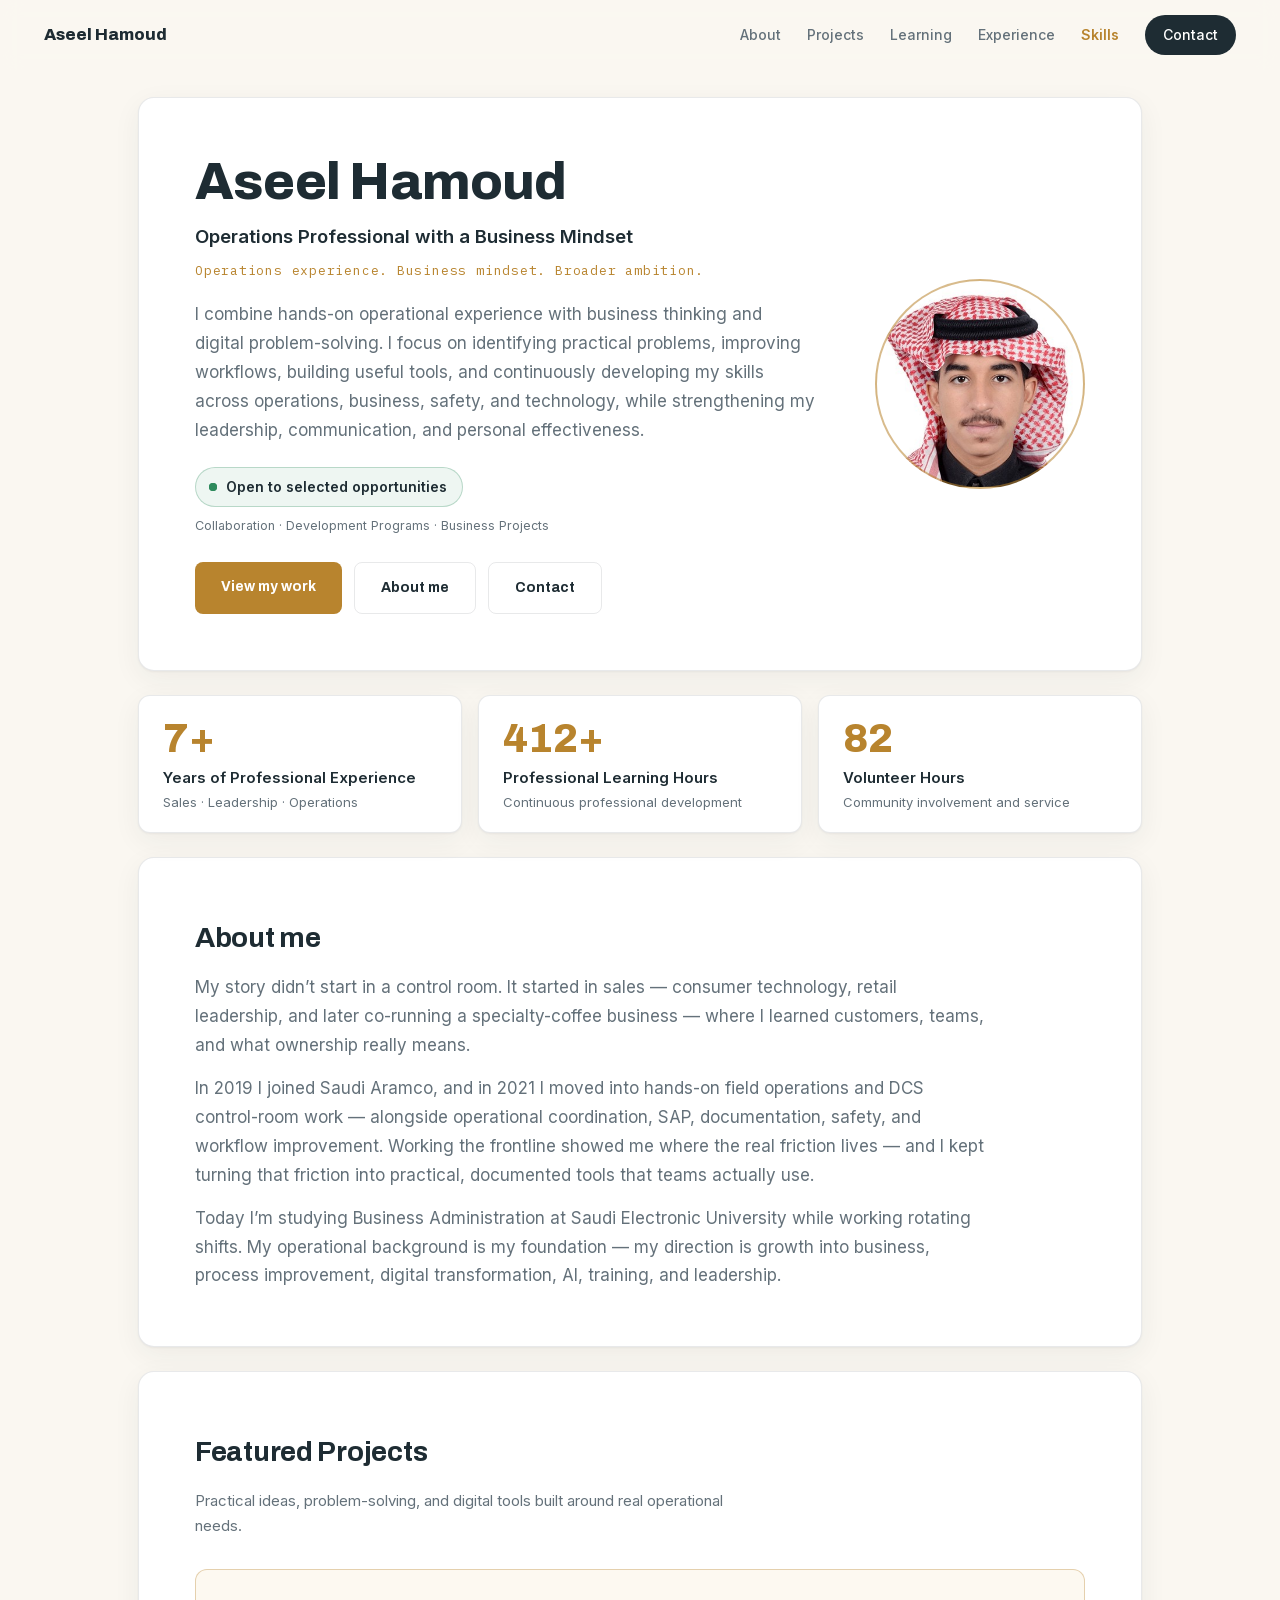
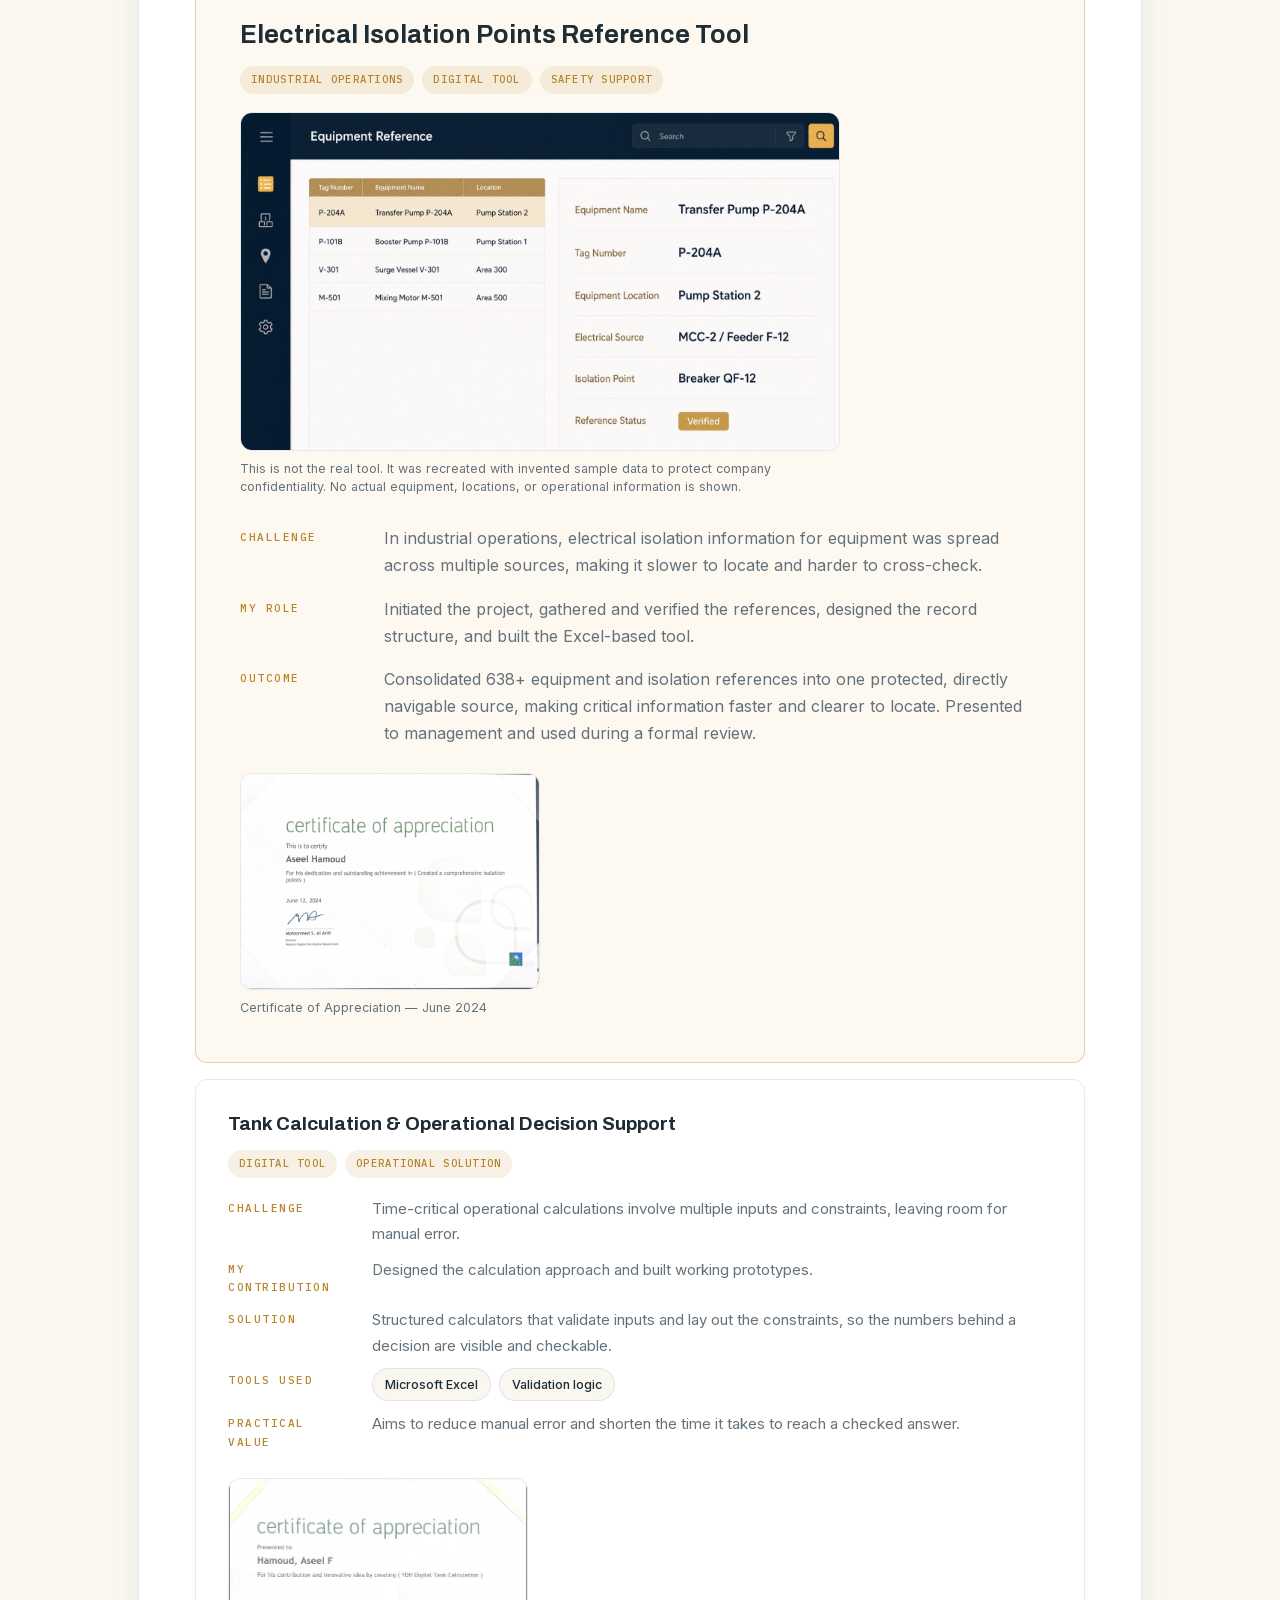
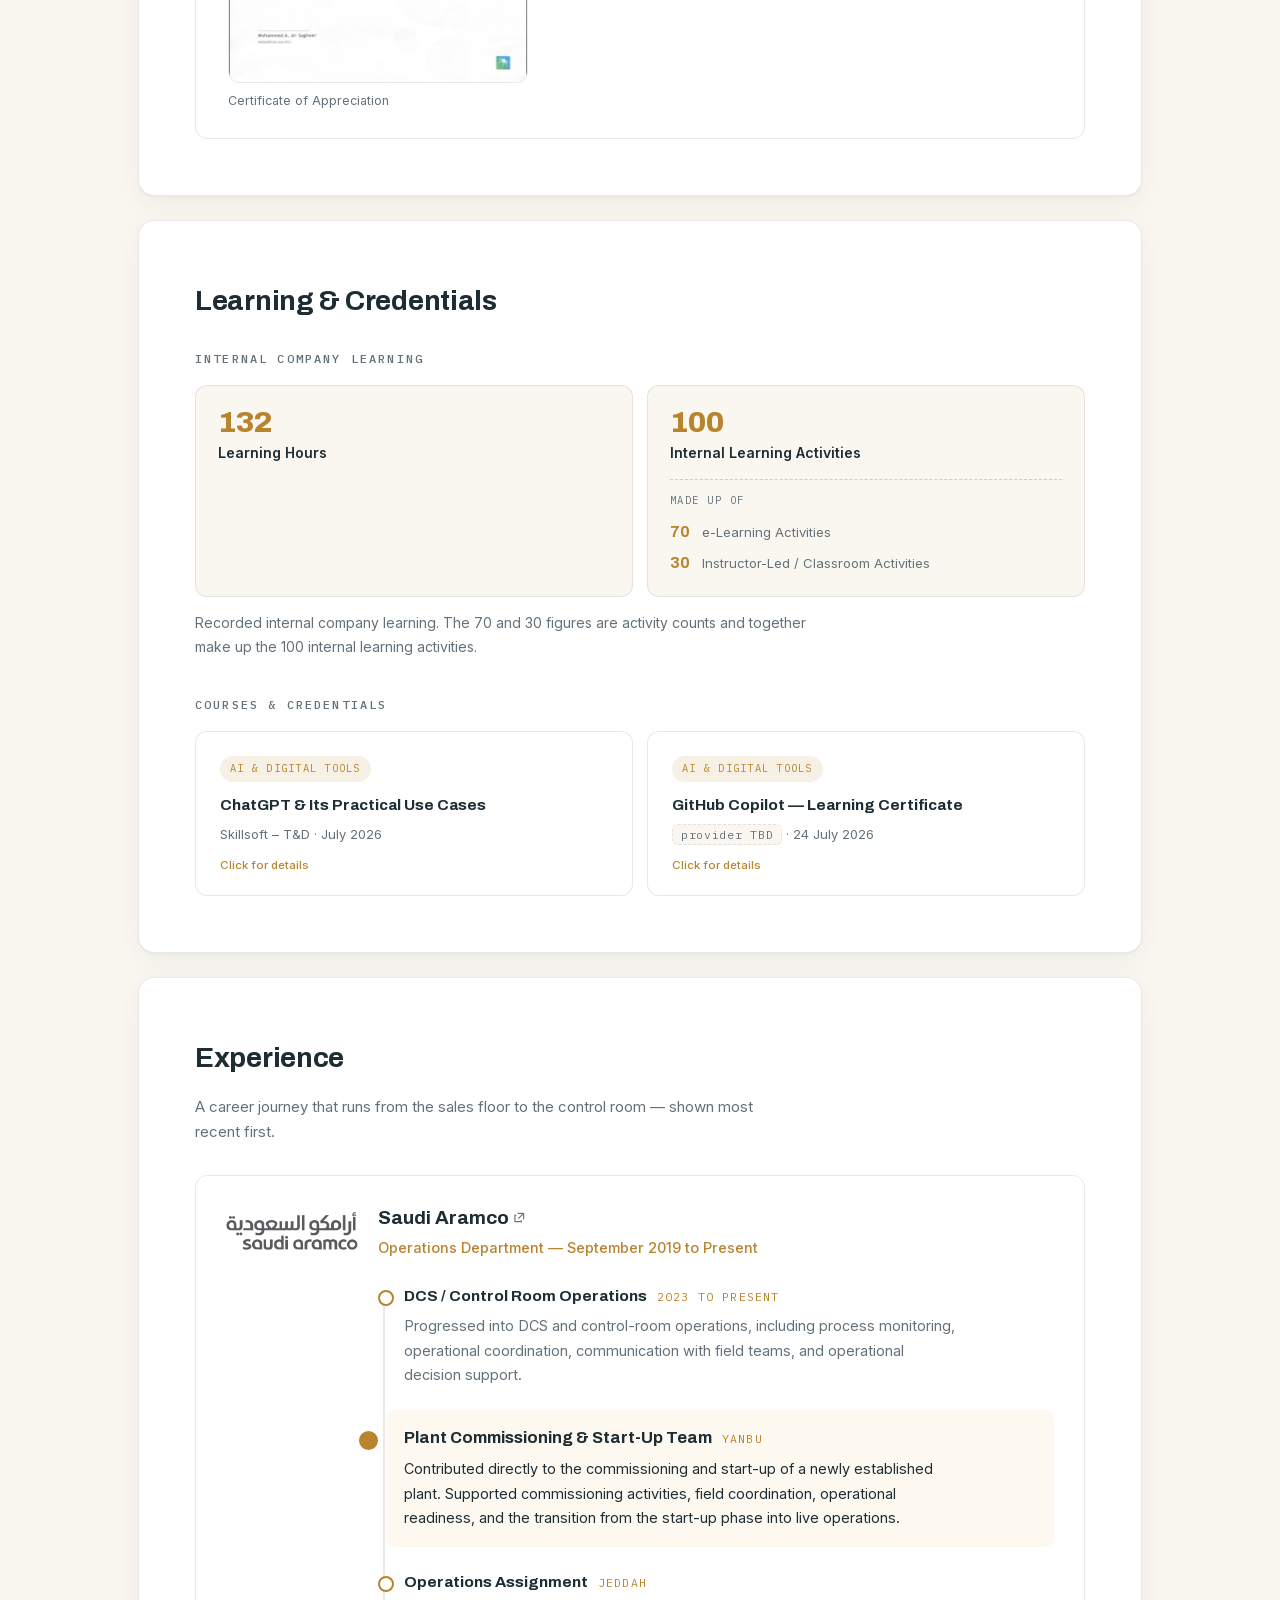
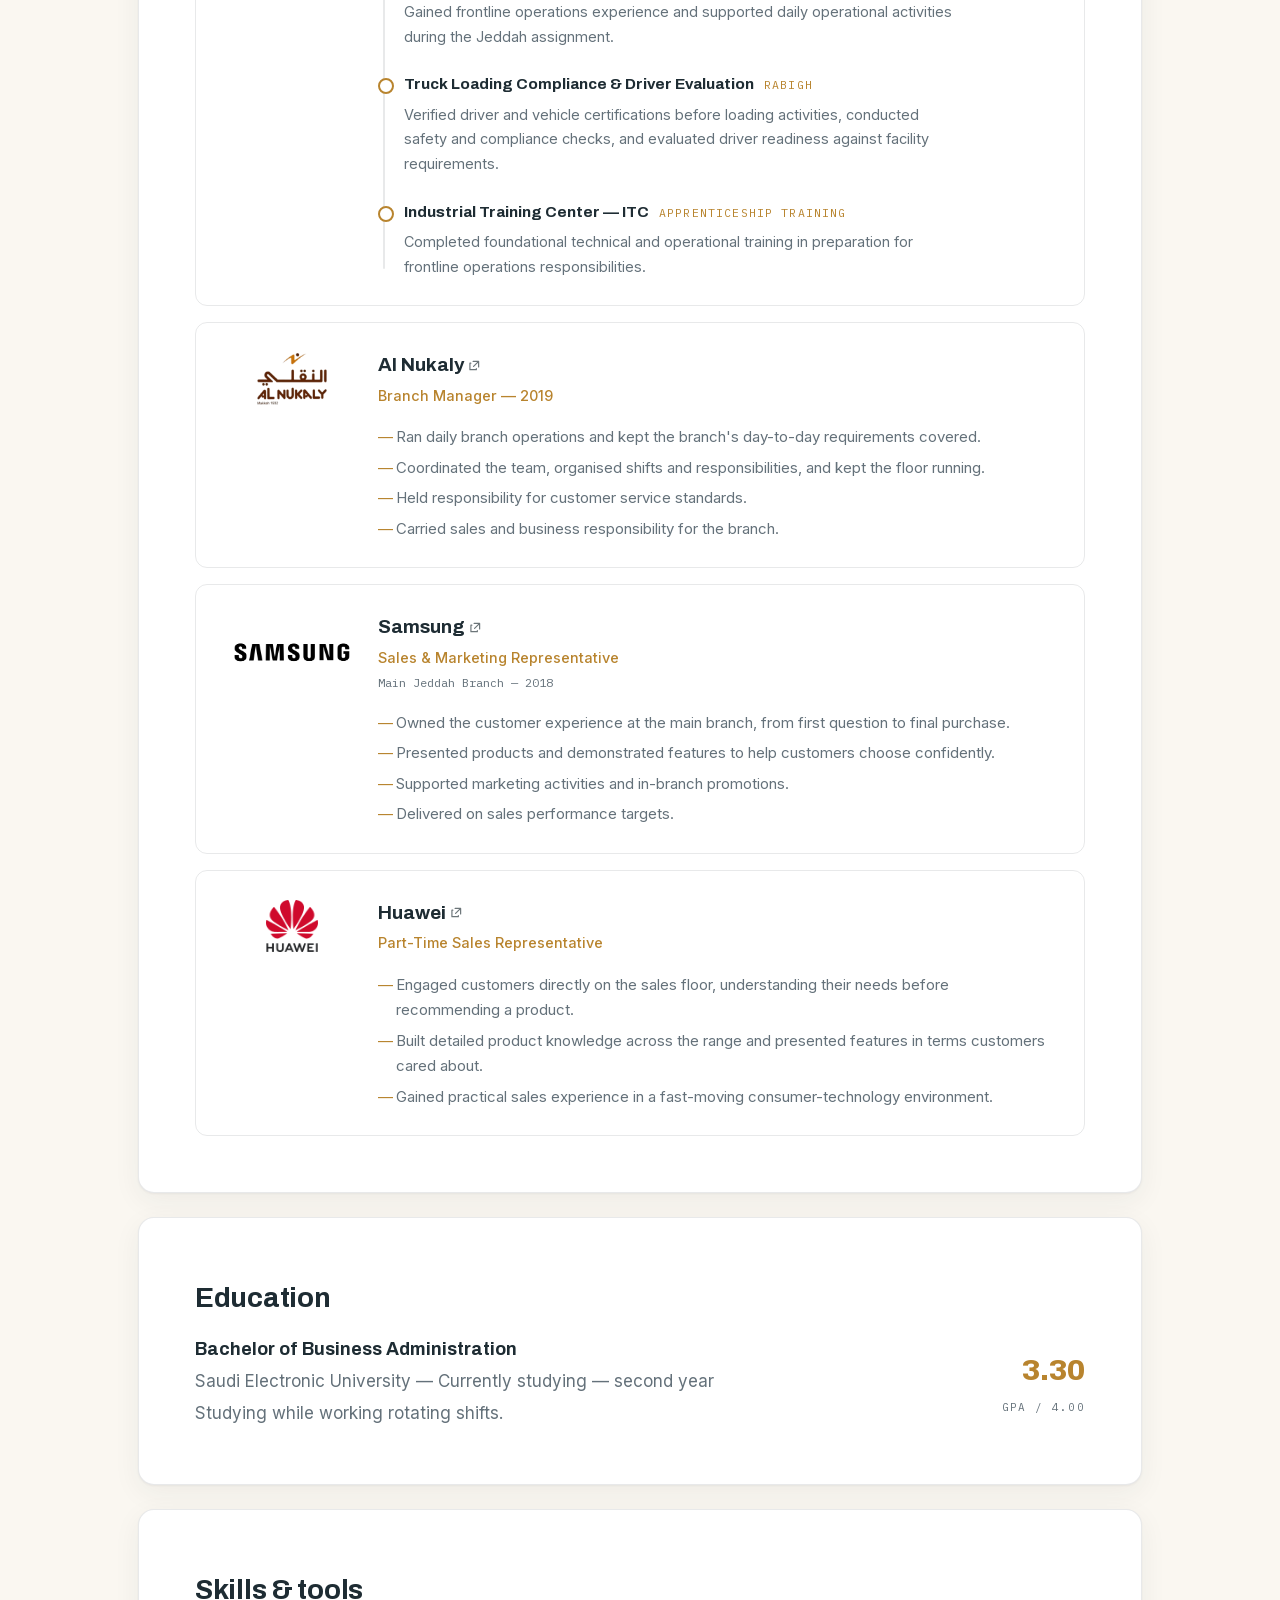
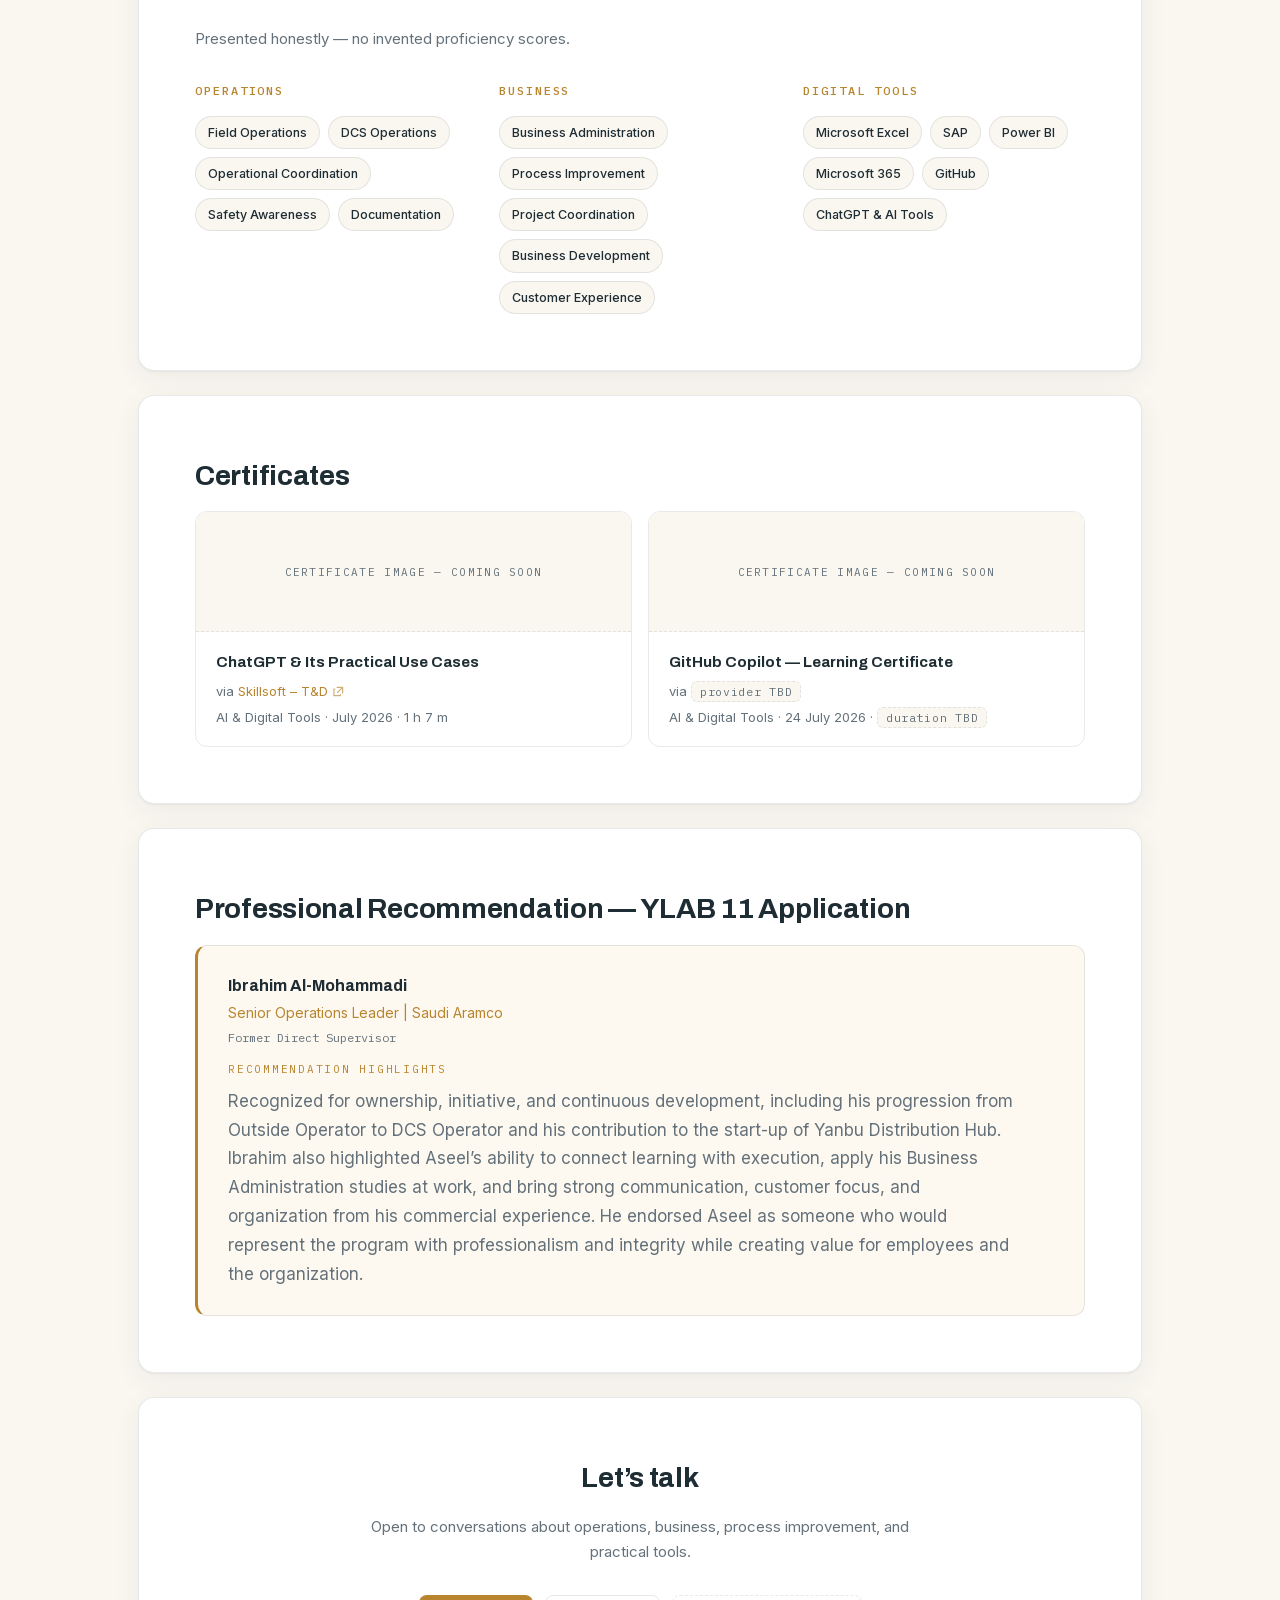
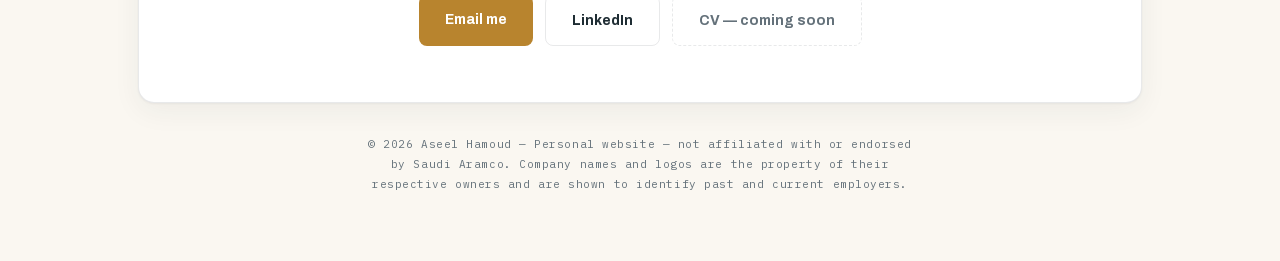
==== index.html @ 5a50e7bf "Show "View All Projects" only when there is more to see With every project featured, the button led " ====
<!doctype html>
<html lang="en">
<head>
<meta charset="utf-8">
<meta name="viewport" content="width=device-width, initial-scale=1, viewport-fit=cover">
<title>Aseel Hamoud — Operations Professional with a Business Mindset</title>
<meta name="description" content="Aseel Hamoud combines hands-on operational experience with business thinking and digital problem-solving — building practical tools, improving workflows, and developing toward business, technology, and leadership roles.">

<!-- Social share card -->
<link rel="canonical" href="https://aseelhamoud.github.io/aseel-portfolio/">
<meta property="og:type" content="profile">
<meta property="og:site_name" content="Aseel Hamoud">
<meta property="og:locale" content="en_US">
<meta property="og:title" content="Aseel Hamoud — Operations Professional with a Business Mindset">
<meta property="og:description" content="Operations experience. Business mindset. Broader ambition.">
<meta property="og:url" content="https://aseelhamoud.github.io/aseel-portfolio/">
<meta property="og:image" content="https://aseelhamoud.github.io/aseel-portfolio/assets/og-card-2.png">
<meta property="og:image:width" content="1200">
<meta property="og:image:height" content="630">
<meta property="og:image:type" content="image/png">
<meta property="og:image:alt" content="Aseel Hamoud — Operations, Business and Process Improvement">
<meta name="twitter:card" content="summary_large_image">
<meta name="twitter:title" content="Aseel Hamoud — Operations Professional with a Business Mindset">
<meta name="twitter:image" content="https://aseelhamoud.github.io/aseel-portfolio/assets/og-card-2.png">

<link rel="icon" href="data:image/svg+xml,%3Csvg xmlns='http://www.w3.org/2000/svg' viewBox='0 0 64 64'%3E%3Crect width='64' height='64' rx='14' fill='%231e2c33'/%3E%3Ctext x='32' y='42' font-family='Arial,sans-serif' font-size='26' font-weight='700' fill='%23dca54a' text-anchor='middle'%3EAH%3C/text%3E%3C/svg%3E">

<!-- Self-hosted fonts (fast, no external dependency) -->
<link rel="preload" href="assets/fonts/inter-6.woff2" as="font" type="font/woff2" crossorigin>
<link rel="preload" href="assets/fonts/archivo-1.woff2" as="font" type="font/woff2" crossorigin>
<link rel="stylesheet" href="assets/fonts/fonts.css">
<link rel="stylesheet" href="assets/fonts/fonts-ar.css">
<link rel="stylesheet" href="styles.css?v=43">
</head>
<body>

<a class="skip-link" href="#about" data-i18n="labels.skipToContent">Skip to content</a>

<div class="progress" id="progress" aria-hidden="true"></div>

<nav class="top" id="topnav" aria-label="Main">
  <a class="brand" href="#top" id="brand">Aseel Hamoud</a>
  <div class="top-links">
    <a href="#about" data-i18n="nav.about">About</a>
    <a href="#projects" data-i18n="nav.projects">Projects</a>
    <a href="#learning" data-i18n="nav.learning">Learning</a>
    <a href="#experience" data-i18n="nav.experience">Experience</a>
    <a href="#skills" data-i18n="nav.skills">Skills</a>
    <a href="#contact" class="top-cta" data-i18n="nav.contact">Contact</a>
    <button class="lang-toggle" id="lang-toggle" type="button">العربية</button>
  </div>
</nav>

<main id="top">

  <!-- Hero -->
  <header class="panel hero" id="hero">
    <div class="hero-text">
      <h1 id="hero-name"></h1>
      <p class="headline" id="hero-headline"></p>
      <p class="tagline" id="hero-tagline"></p>
      <p class="intro" id="hero-intro"></p>
      <div class="availability" id="availability"></div>
      <div class="btns">
        <a class="btn solid" href="#projects" data-i18n="heroButtons.work">View my work</a>
        <a class="btn ghost" href="#about" data-i18n="heroButtons.about">About me</a>
        <a class="btn ghost" href="#contact" data-i18n="heroButtons.contact">Contact</a>
      </div>
    </div>
    <div class="portrait" id="hero-portrait" role="img" aria-label="Portrait of Aseel Hamoud"></div>
  </header>

  <!-- Professional statistics -->
  <section class="stats" id="stats" aria-label="Professional statistics"></section>

  <!-- About -->
  <section class="panel reveal" id="about">
    <h2 data-i18n="sections.about">About me</h2>
    <div class="about-body" id="about-body"></div>
  </section>

  <!-- Projects -->
  <section class="panel reveal" id="projects">
    <h2 data-i18n="sections.featuredProjects">Featured Projects</h2>
    <p class="section-sub" data-i18n="sections.projectsSub">Practical ideas, problem-solving, and digital tools built around real operational needs.</p>
    <div class="project-list" id="project-list"></div>
    <a class="btn ghost view-all" id="view-all" href="projects.html" data-i18n="sections.viewAll">View All Projects</a>
  </section>

  <!-- Learning -->
  <section class="panel reveal" id="learning">
    <h2 data-i18n="sections.learning">Learning &amp; Credentials</h2>
    <h3 class="sub-head" data-i18n="sections.internalLearning">Internal company learning</h3>
    <div class="learn-internal" id="learn-internal"></div>
    <h3 class="sub-head" data-i18n="sections.coursesCreds">Courses &amp; credentials</h3>
    <div class="learn-grid" id="learn-external"></div>
  </section>

  <!-- Experience -->
  <section class="panel reveal" id="experience">
    <h2 data-i18n="sections.experience">Experience</h2>
    <p class="section-sub" data-i18n="sections.experienceSub">A career journey that runs from the sales floor to the control room — shown most recent first.</p>
    <div class="career" id="career"></div>
  </section>

  <!-- Education -->
  <section class="panel reveal" id="education">
    <h2 data-i18n="sections.education">Education</h2>
    <div class="edu" id="edu-body"></div>
  </section>

  <!-- Skills -->
  <section class="panel reveal" id="skills">
    <h2 data-i18n="sections.skills">Skills &amp; tools</h2>
    <p class="section-sub" data-i18n="sections.skillsSub">Presented honestly — no invented proficiency scores.</p>
    <div class="skills-grid" id="skills-grid"></div>
  </section>

  <!-- Certificates -->
  <section class="panel reveal" id="certificates">
    <h2 data-i18n="sections.certificates">Certificates</h2>
    <div class="cert-grid" id="cert-grid"></div>
  </section>

  <!-- Recommendation -->
  <section class="panel reveal" id="recommendation">
    <h2 id="rec-heading"></h2>
    <div id="rec-body"></div>
  </section>

  <!-- Contact -->
  <section class="panel contact reveal" id="contact">
    <h2 data-i18n="sections.contact">Let’s talk</h2>
    <p class="section-sub" data-i18n="sections.contactSub">Open to conversations about operations, business, process improvement, and practical tools.</p>
    <div class="contact-links" id="contact-links"></div>
  </section>

  <footer class="foot">
    <p id="foot-line"></p>
  </footer>

</main>

<script src="content.js?v=43"></script>
<script src="content-ar.js?v=43"></script>
<script src="script.js?v=43"></script>
<noscript><p style="padding:2rem;font-family:sans-serif">This site needs JavaScript to display its content. — Aseel Hamoud, Operations Professional. Contact: bnhamoud22@gmail.com</p></noscript>
</body>
</html>
---- assets/fonts/fonts.css ----
@font-face {
  font-family: 'Archivo';
  font-style: normal;
  font-weight: 600;
  font-stretch: 100%;
  font-display: swap;
  src: url(archivo-1.woff2) format('woff2');
  unicode-range: U+0000-00FF, U+0131, U+0152-0153, U+02BB-02BC, U+02C6, U+02DA, U+02DC, U+0304, U+0308, U+0329, U+2000-206F, U+20AC, U+2122, U+2191, U+2193, U+2212, U+2215, U+FEFF, U+FFFD;
}
/* vietnamese */
@font-face {
  font-family: 'Archivo';
  font-style: normal;
  font-weight: 700;
  font-stretch: 100%;
  font-display: swap;
  src: url(archivo-1.woff2) format('woff2');
  unicode-range: U+0000-00FF, U+0131, U+0152-0153, U+02BB-02BC, U+02C6, U+02DA, U+02DC, U+0304, U+0308, U+0329, U+2000-206F, U+20AC, U+2122, U+2191, U+2193, U+2212, U+2215, U+FEFF, U+FFFD;
}
/* vietnamese */
@font-face {
  font-family: 'Archivo';
  font-style: normal;
  font-weight: 800;
  font-stretch: 100%;
  font-display: swap;
  src: url(archivo-1.woff2) format('woff2');
  unicode-range: U+0000-00FF, U+0131, U+0152-0153, U+02BB-02BC, U+02C6, U+02DA, U+02DC, U+0304, U+0308, U+0329, U+2000-206F, U+20AC, U+2122, U+2191, U+2193, U+2212, U+2215, U+FEFF, U+FFFD;
}
/* cyrillic-ext */
@font-face {
  font-family: 'IBM Plex Mono';
  font-style: normal;
  font-weight: 400;
  font-display: swap;
  src: url(ibmplexmono-4.woff2) format('woff2');
  unicode-range: U+0000-00FF, U+0131, U+0152-0153, U+02BB-02BC, U+02C6, U+02DA, U+02DC, U+0304, U+0308, U+0329, U+2000-206F, U+20AC, U+2122, U+2191, U+2193, U+2212, U+2215, U+FEFF, U+FFFD;
}
/* cyrillic-ext */
@font-face {
  font-family: 'IBM Plex Mono';
  font-style: normal;
  font-weight: 500;
  font-display: swap;
  src: url(ibmplexmono-5.woff2) format('woff2');
  unicode-range: U+0000-00FF, U+0131, U+0152-0153, U+02BB-02BC, U+02C6, U+02DA, U+02DC, U+0304, U+0308, U+0329, U+2000-206F, U+20AC, U+2122, U+2191, U+2193, U+2212, U+2215, U+FEFF, U+FFFD;
}
/* cyrillic-ext */
@font-face {
  font-family: 'Inter';
  font-style: normal;
  font-weight: 400;
  font-display: swap;
  src: url(inter-6.woff2) format('woff2');
  unicode-range: U+0000-00FF, U+0131, U+0152-0153, U+02BB-02BC, U+02C6, U+02DA, U+02DC, U+0304, U+0308, U+0329, U+2000-206F, U+20AC, U+2122, U+2191, U+2193, U+2212, U+2215, U+FEFF, U+FFFD;
}
/* cyrillic-ext */
@font-face {
  font-family: 'Inter';
  font-style: normal;
  font-weight: 500;
  font-display: swap;
  src: url(inter-6.woff2) format('woff2');
  unicode-range: U+0000-00FF, U+0131, U+0152-0153, U+02BB-02BC, U+02C6, U+02DA, U+02DC, U+0304, U+0308, U+0329, U+2000-206F, U+20AC, U+2122, U+2191, U+2193, U+2212, U+2215, U+FEFF, U+FFFD;
}
/* cyrillic-ext */
@font-face {
  font-family: 'Inter';
  font-style: normal;
  font-weight: 600;
  font-display: swap;
  src: url(inter-6.woff2) format('woff2');
  unicode-range: U+0000-00FF, U+0131, U+0152-0153, U+02BB-02BC, U+02C6, U+02DA, U+02DC, U+0304, U+0308, U+0329, U+2000-206F, U+20AC, U+2122, U+2191, U+2193, U+2212, U+2215, U+FEFF, U+FFFD;
}
---- assets/fonts/fonts-ar.css ----
@font-face {
  font-family: 'IBM Plex Sans Arabic';
  font-style: normal;
  font-weight: 400;
  font-display: swap;
  src: url(plexarabic-400.woff2) format('woff2');
  unicode-range: U+0600-06FF, U+0750-077F, U+0870-088E, U+0890-0891, U+0897-08E1, U+08E3-08FF, U+200C-200E, U+2010-2011, U+204F, U+2E41, U+FB50-FDFF, U+FE70-FE74, U+FE76-FEFC, U+102E0-102FB, U+10E60-10E7E, U+10EC2-10EC4, U+10EFC-10EFF, U+1EE00-1EE03, U+1EE05-1EE1F, U+1EE21-1EE22, U+1EE24, U+1EE27, U+1EE29-1EE32, U+1EE34-1EE37, U+1EE39, U+1EE3B, U+1EE42, U+1EE47, U+1EE49, U+1EE4B, U+1EE4D-1EE4F, U+1EE51-1EE52, U+1EE54, U+1EE57, U+1EE59, U+1EE5B, U+1EE5D, U+1EE5F, U+1EE61-1EE62, U+1EE64, U+1EE67-1EE6A, U+1EE6C-1EE72, U+1EE74-1EE77, U+1EE79-1EE7C, U+1EE7E, U+1EE80-1EE89, U+1EE8B-1EE9B, U+1EEA1-1EEA3, U+1EEA5-1EEA9, U+1EEAB-1EEBB, U+1EEF0-1EEF1;
}
/* cyrillic-ext */

@font-face {
  font-family: 'IBM Plex Sans Arabic';
  font-style: normal;
  font-weight: 500;
  font-display: swap;
  src: url(plexarabic-500.woff2) format('woff2');
  unicode-range: U+0600-06FF, U+0750-077F, U+0870-088E, U+0890-0891, U+0897-08E1, U+08E3-08FF, U+200C-200E, U+2010-2011, U+204F, U+2E41, U+FB50-FDFF, U+FE70-FE74, U+FE76-FEFC, U+102E0-102FB, U+10E60-10E7E, U+10EC2-10EC4, U+10EFC-10EFF, U+1EE00-1EE03, U+1EE05-1EE1F, U+1EE21-1EE22, U+1EE24, U+1EE27, U+1EE29-1EE32, U+1EE34-1EE37, U+1EE39, U+1EE3B, U+1EE42, U+1EE47, U+1EE49, U+1EE4B, U+1EE4D-1EE4F, U+1EE51-1EE52, U+1EE54, U+1EE57, U+1EE59, U+1EE5B, U+1EE5D, U+1EE5F, U+1EE61-1EE62, U+1EE64, U+1EE67-1EE6A, U+1EE6C-1EE72, U+1EE74-1EE77, U+1EE79-1EE7C, U+1EE7E, U+1EE80-1EE89, U+1EE8B-1EE9B, U+1EEA1-1EEA3, U+1EEA5-1EEA9, U+1EEAB-1EEBB, U+1EEF0-1EEF1;
}
/* cyrillic-ext */

@font-face {
  font-family: 'IBM Plex Sans Arabic';
  font-style: normal;
  font-weight: 600;
  font-display: swap;
  src: url(plexarabic-600.woff2) format('woff2');
  unicode-range: U+0600-06FF, U+0750-077F, U+0870-088E, U+0890-0891, U+0897-08E1, U+08E3-08FF, U+200C-200E, U+2010-2011, U+204F, U+2E41, U+FB50-FDFF, U+FE70-FE74, U+FE76-FEFC, U+102E0-102FB, U+10E60-10E7E, U+10EC2-10EC4, U+10EFC-10EFF, U+1EE00-1EE03, U+1EE05-1EE1F, U+1EE21-1EE22, U+1EE24, U+1EE27, U+1EE29-1EE32, U+1EE34-1EE37, U+1EE39, U+1EE3B, U+1EE42, U+1EE47, U+1EE49, U+1EE4B, U+1EE4D-1EE4F, U+1EE51-1EE52, U+1EE54, U+1EE57, U+1EE59, U+1EE5B, U+1EE5D, U+1EE5F, U+1EE61-1EE62, U+1EE64, U+1EE67-1EE6A, U+1EE6C-1EE72, U+1EE74-1EE77, U+1EE79-1EE7C, U+1EE7E, U+1EE80-1EE89, U+1EE8B-1EE9B, U+1EEA1-1EEA3, U+1EEA5-1EEA9, U+1EEAB-1EEBB, U+1EEF0-1EEF1;
}
/* cyrillic-ext */

@font-face {
  font-family: 'IBM Plex Sans Arabic';
  font-style: normal;
  font-weight: 700;
  font-display: swap;
  src: url(plexarabic-700.woff2) format('woff2');
  unicode-range: U+0600-06FF, U+0750-077F, U+0870-088E, U+0890-0891, U+0897-08E1, U+08E3-08FF, U+200C-200E, U+2010-2011, U+204F, U+2E41, U+FB50-FDFF, U+FE70-FE74, U+FE76-FEFC, U+102E0-102FB, U+10E60-10E7E, U+10EC2-10EC4, U+10EFC-10EFF, U+1EE00-1EE03, U+1EE05-1EE1F, U+1EE21-1EE22, U+1EE24, U+1EE27, U+1EE29-1EE32, U+1EE34-1EE37, U+1EE39, U+1EE3B, U+1EE42, U+1EE47, U+1EE49, U+1EE4B, U+1EE4D-1EE4F, U+1EE51-1EE52, U+1EE54, U+1EE57, U+1EE59, U+1EE5B, U+1EE5D, U+1EE5F, U+1EE61-1EE62, U+1EE64, U+1EE67-1EE6A, U+1EE6C-1EE72, U+1EE74-1EE77, U+1EE79-1EE7C, U+1EE7E, U+1EE80-1EE89, U+1EE8B-1EE9B, U+1EEA1-1EEA3, U+1EEA5-1EEA9, U+1EEAB-1EEBB, U+1EEF0-1EEF1;
}
/* cyrillic-ext */
---- styles.css ----
/* ============================================================
   Aseel Hamoud — portfolio "Clear Profile, Light"
   Palette: warm off-white / petrol ink / brass accent (approved)
   ============================================================ */
:root {
  --bg: #faf7f1;
  --card: #ffffff;
  --ink: #1e2c33;
  --muted: #64717a;
  --brass: #b8842e;
  --brass-soft: rgba(184, 132, 46, .12);
  --line: rgba(30, 44, 51, .1);
  --shadow: 0 1px 2px rgba(30, 44, 51, .05), 0 8px 28px rgba(30, 44, 51, .06);

  --sans: "Inter", -apple-system, "Helvetica Neue", sans-serif;
  --disp: "Archivo", var(--sans);
  --mono: "IBM Plex Mono", ui-monospace, monospace;

  --r-lg: 16px;
  --r-md: 12px;
  --r-sm: 8px;
  --ease: cubic-bezier(.2, .7, .2, 1);
}

* { margin: 0; padding: 0; box-sizing: border-box; }

html { scroll-behavior: smooth; }

body {
  background: var(--bg);
  color: var(--ink);
  font-family: var(--sans);
  font-size: 17px;
  line-height: 1.7;
  -webkit-font-smoothing: antialiased;
}

::selection { background: var(--brass); color: #fff; }

a:focus-visible, button:focus-visible {
  outline: 2px solid var(--brass);
  outline-offset: 3px;
  border-radius: 4px;
}

.skip-link {
  position: absolute; top: -50px; inset-inline-start: 24px; z-index: 30;
  background: var(--ink); color: #fff; padding: 9px 18px;
  font-size: 14px; border-radius: 0 0 8px 8px; transition: top .2s;
}
.skip-link:focus { top: 0; }

/* reading progress — 2px, quiet */
.progress {
  position: fixed; top: 0; inset-inline-start: 0; z-index: 40;
  height: 2px; width: 0;
  background: var(--brass);
}

/* ---------- top nav ---------- */
.top {
  position: sticky; top: 0; z-index: 20;
  display: flex; justify-content: space-between; align-items: center; gap: 16px;
  padding: 15px clamp(20px, 4vw, 44px);
  background: rgba(250, 247, 241, .88);
  -webkit-backdrop-filter: blur(10px); backdrop-filter: blur(10px);
  border-bottom: 1px solid transparent;
  transition: border-color .25s, box-shadow .25s;
}
.top.is-stuck { border-bottom-color: var(--line); box-shadow: 0 2px 14px rgba(30,44,51,.05); }
.brand { font-family: var(--disp); font-weight: 800; font-size: 16.5px; color: var(--ink); text-decoration: none; }
.top-links { display: flex; align-items: center; gap: clamp(10px, 2.2vw, 26px); }
.top-links a {
  font-size: 14px; font-weight: 500; color: var(--muted);
  text-decoration: none; transition: color .2s;
}
.top-links a:hover { color: var(--brass); }
.top-links a.is-current { color: var(--brass); font-weight: 600; }
.top-links .top-cta {
  color: #fff; background: var(--ink);
  padding: 8px 18px; border-radius: 999px;
}
.top-links .top-cta:hover { background: var(--brass); color: #fff; }

/* ---------- layout ---------- */
main { max-width: 1060px; margin: 0 auto; padding: 26px clamp(16px, 3vw, 28px) 40px; }

.panel {
  background: var(--card);
  border: 1px solid var(--line);
  border-radius: var(--r-lg);
  box-shadow: var(--shadow);
  padding: clamp(32px, 5vw, 56px);
  margin-bottom: 24px;
}

h2 {
  font-family: var(--disp); font-weight: 700; font-size: clamp(23px, 2.6vw, 28px);
  letter-spacing: -.01em;
  margin-bottom: 12px;
}
.section-sub { color: var(--muted); font-size: 15px; margin-bottom: 30px; max-width: 62ch; }
.sub-head {
  font-family: var(--mono); font-size: 12px; font-weight: 500; letter-spacing: .18em;
  text-transform: uppercase; color: var(--muted); margin: 36px 0 16px;
}
.sub-head:first-of-type { margin-top: 24px; }

/* ---------- hero ---------- */
.hero {
  display: flex; justify-content: space-between; align-items: center;
  gap: clamp(28px, 5vw, 60px);
}
h1 { font-family: var(--disp); font-weight: 800; font-size: clamp(36px, 5vw, 52px); line-height: 1.06; letter-spacing: -.015em; margin-bottom: 12px; }
.headline { font-weight: 600; font-size: clamp(16px, 1.8vw, 18.5px); margin-bottom: 8px; }
.tagline {
  font-family: var(--mono); font-size: 13px; letter-spacing: .06em;
  color: var(--brass); margin-bottom: 18px;
}
.intro { color: var(--muted); max-width: 58ch; margin-bottom: 22px; }

/* ---------- availability badge ---------- */
.availability { margin-bottom: 26px; }
.status {
  display: inline-flex; align-items: center; gap: 9px;
  font-size: 14px; font-weight: 600; color: var(--ink);
  background: rgba(45, 138, 92, .08);
  border: 1px solid rgba(45, 138, 92, .28);
  border-radius: 999px; padding-block: 7px;
  padding-inline: 13px 15px;
}
.status .dot {
  width: 8px; height: 8px; border-radius: 50%;
  background: #2d8a5c; flex: none; position: relative;
}
.status-kinds {
  display: block; margin-top: 8px;
  font-size: 12.5px; color: var(--muted);
}
@media (prefers-reduced-motion: no-preference) {
  .status .dot::after {
    content: ""; position: absolute; inset: 0; border-radius: 50%;
    background: #2d8a5c; animation: statusPulse 2.6s ease-out infinite;
  }
  @keyframes statusPulse {
    0%   { transform: scale(1); opacity: .55; }
    70%  { transform: scale(2.6); opacity: 0; }
    100% { transform: scale(2.6); opacity: 0; }
  }
}
.btns { display: flex; gap: 12px; flex-wrap: wrap; }
.btn {
  font-family: var(--disp); font-weight: 700; font-size: 14px;
  padding: 13px 26px; border-radius: var(--r-sm); text-decoration: none;
  transition: transform .18s var(--ease), box-shadow .18s var(--ease), background .2s;
}
.btn.solid { background: var(--brass); color: #fff; }
.btn.solid:hover { background: #a3742a; transform: translateY(-1px); }
.btn:active { transform: translateY(0) scale(.99); }
.btn.ghost { border: 1.5px solid var(--line); color: var(--ink); }
.btn.ghost:hover { border-color: var(--brass); color: var(--brass); }

.portrait {
  width: clamp(150px, 18vw, 210px); height: clamp(150px, 18vw, 210px);
  border-radius: 50%; flex: none;
  background: var(--brass-soft) center/cover no-repeat;
  border: 2px dashed rgba(184, 132, 46, .55);
  display: grid; place-items: center; text-align: center;
  font-family: var(--mono); font-size: 11px; letter-spacing: .12em; color: var(--brass);
}
.portrait.has-photo { border-style: solid; }

/* ---------- statistics ---------- */
.stats {
  display: grid; grid-template-columns: repeat(3, 1fr); gap: 16px;
  margin-bottom: 24px;
}
.stat {
  background: var(--card); border: 1px solid var(--line); border-radius: var(--r-md);
  box-shadow: var(--shadow); padding: 22px 24px 20px;
  transition: transform .2s var(--ease), box-shadow .2s var(--ease);
}
.stat:hover { transform: translateY(-3px); box-shadow: 0 4px 8px rgba(30,44,51,.06), 0 14px 34px rgba(30,44,51,.09); }
.stat .num {
  font-family: var(--disp); font-weight: 800; font-size: clamp(30px, 3.5vw, 40px);
  color: var(--brass); line-height: 1.05;
  /* Equal-width digits — without this the figure twitches as it counts up. */
  font-variant-numeric: tabular-nums;
}
.stat .lbl { font-weight: 600; font-size: 15px; line-height: 1.35; margin-top: 8px; }
.stat .note { font-size: 13px; color: var(--muted); line-height: 1.45; margin-top: 5px; }

/* breakdown — visually tied to the figure above it */
.breakdown {
  margin-top: 14px; padding-top: 12px;
  border-top: 1px dashed rgba(184,132,46,.4);
}
.breakdown-label {
  font-family: var(--mono); font-size: 10.5px; letter-spacing: .14em;
  text-transform: uppercase; color: var(--muted);
  display: block; margin-bottom: 8px;
}
.breakdown-row { display: flex; align-items: baseline; gap: 10px; }
.breakdown-row + .breakdown-row { margin-top: 4px; }
.breakdown-row b {
  font-family: var(--disp); font-weight: 700; font-size: 16px; color: var(--brass);
  min-width: 2.2ch;
}
.breakdown-row span { font-size: 13px; color: var(--muted); }

/* ---------- about ---------- */
.about-body p { color: var(--muted); max-width: 72ch; }
.about-body p + p { margin-top: 14px; }
.about-body strong { color: var(--ink); font-weight: 600; }

/* ---------- projects ---------- */
.project-list { display: grid; gap: 16px; }
.project {
  border: 1px solid var(--line); border-radius: var(--r-md); padding: 28px 32px;
  transition: border-color .2s var(--ease), transform .2s var(--ease), box-shadow .2s var(--ease);
}
.project:hover { border-color: rgba(184,132,46,.4); transform: translateY(-2px); box-shadow: var(--shadow); }
.project.lead {
  background: #fdf9f1;
  border-color: rgba(184,132,46,.35);
  padding: clamp(28px, 4vw, 44px);
}
.project-head { margin-bottom: 18px; }
.project h3 { font-family: var(--disp); font-weight: 700; font-size: 19px; margin-bottom: 10px; }
.project.lead h3 { font-size: clamp(20px, 2.4vw, 25px); }
.project.lead .case-row dd { font-size: 16px; }

.tags { display: flex; gap: 8px; flex-wrap: wrap; }
.tag {
  font-family: var(--mono); font-size: 10.5px; font-weight: 500;
  letter-spacing: .12em; text-transform: uppercase;
  color: var(--brass); background: var(--brass-soft);
  padding: 5px 11px; border-radius: 999px;
}

.case { display: grid; gap: 10px; }
.case.brief { gap: 16px; }
.case.brief dd { max-width: 76ch; }
.case-row { display: grid; grid-template-columns: 128px 1fr; gap: 16px; }
.case-row dt {
  font-family: var(--mono); font-size: 11px; font-weight: 500; letter-spacing: .14em;
  text-transform: uppercase; color: var(--brass); padding-top: 3px;
}
.case-row dd { color: var(--muted); font-size: 15px; }
.tools { display: flex; gap: 8px; flex-wrap: wrap; }
.chip {
  font-size: 12.5px; font-weight: 500; color: var(--ink);
  background: var(--bg); border: 1px solid var(--line);
  padding: 5px 12px; border-radius: 999px;
}

/* Project images — hover lifts and enlarges slightly; click opens full size. */
.shots {
  display: grid; grid-template-columns: repeat(2, 1fr); gap: 16px;
  margin-top: 26px;
}
.shot { margin: 0; }
.shot a {
  display: block; overflow: hidden;
  border: 1px solid var(--line); border-radius: var(--r-md);
  background: var(--card);
}
.shot img {
  display: block; width: 100%; height: auto;
  transition: transform .35s var(--ease);
}
.shot a:hover img { transform: scale(1.06); }
.shot a:hover { border-color: rgba(184,132,46,.45); }
.shot figcaption {
  font-size: 12.5px; color: var(--muted); line-height: 1.5;
  margin-top: 9px;
}
/* Lead shot — sits between the title and the case text. Capped well short
   of the card width: at full width the mockup dominated the card and pushed
   the case text out of the first screen. The cap is inert on a phone, where
   the shot is already narrower than this. */
.shots-lead { grid-template-columns: 1fr; max-width: 600px; margin-top: 4px; margin-bottom: 28px; }
/* From tablet up the lead shot is already large and readable, so its
   enlarge link is inert — it reads as a plain image. Below that the shot
   is only ~220px wide, so the tap-to-enlarge stays live: without it a
   phone visitor has no way to read the screenshot. */
@media (min-width: 721px) {
  .shots-lead .shot a { pointer-events: none; }
  .shots-lead .shot a:hover { border-color: var(--line); }
  .shots-lead .shot a:hover img { transform: none; }
}
/* Credential shot — deliberately small, closes the card. Clicking it opens
   it in place rather than in a new tab; see initCredentialZoom in script.js. */
.shots-credential { grid-template-columns: 1fr; max-width: 300px; }
@media (min-width: 721px) {
  .shots-credential .shot a { cursor: zoom-in; }
  .shots-credential.is-zoomed { max-width: 620px; }
  .shots-credential.is-zoomed .shot a { cursor: zoom-out; }
  /* The hover nudge is an affordance for "this opens" — once open it just
     fights the reader. */
  .shots-credential.is-zoomed .shot a:hover img { transform: none; }
}
@media (prefers-reduced-motion: no-preference) {
  .shots-credential { transition: max-width .35s var(--ease); }
}

/* ---------- learning ---------- */
.learn-figures { display: grid; grid-template-columns: repeat(2, 1fr); gap: 14px; }
.learn-stat {
  background: var(--bg); border: 1px solid var(--line); border-radius: var(--r-md);
  padding: 20px 22px;
}
.learn-stat .num { font-family: var(--disp); font-weight: 800; font-size: 30px; color: var(--brass); line-height: 1.1; }
.learn-stat .lbl { font-size: 14px; font-weight: 600; margin-top: 2px; }
.learn-note { color: var(--muted); font-size: 14px; margin-top: 14px; max-width: 68ch; }

.learn-grid { display: grid; grid-template-columns: repeat(2, 1fr); gap: 14px; }
.course {
  text-align: left; width: 100%;
  background: var(--card); border: 1px solid var(--line); border-radius: var(--r-md);
  padding: 20px 24px; cursor: pointer; font: inherit; color: inherit;
  transition: border-color .2s var(--ease), transform .2s var(--ease), box-shadow .2s var(--ease);
}
.course:hover { border-color: rgba(184,132,46,.45); transform: translateY(-2px); box-shadow: var(--shadow); }
.course .cat {
  font-family: var(--mono); font-size: 10.5px; letter-spacing: .12em;
  text-transform: uppercase; color: var(--brass);
  background: var(--brass-soft); border-radius: 999px; padding: 4px 10px;
  display: inline-block; margin-bottom: 10px;
}
.course h4 { font-family: var(--disp); font-weight: 700; font-size: 15.5px; }
.course .meta { font-size: 13px; color: var(--muted); margin-top: 5px; }
.course .details {
  display: none; margin-top: 14px; padding-top: 14px;
  border-top: 1px solid var(--line); font-size: 13.5px; color: var(--muted);
}
.course[aria-expanded="true"] .details { display: block; }
.course .hint { font-size: 11.5px; color: var(--brass); margin-top: 10px; font-weight: 500; }

.empty {
  border: 1.5px dashed var(--line); border-radius: var(--r-md); padding: 26px;
  color: var(--muted); font-size: 14.5px; text-align: center;
  grid-column: 1 / -1;
}

/* ---------- career journey ---------- */
.career { display: grid; gap: 16px; }
.job {
  border: 1px solid var(--line); border-radius: var(--r-md);
  padding: 26px 30px;
  transition: border-color .2s var(--ease), box-shadow .2s var(--ease);
}
.job:hover { border-color: rgba(184,132,46,.35); box-shadow: var(--shadow); }
.job-head { display: flex; align-items: center; gap: 20px; }
/* Wider box so wide wordmarks (Samsung, Aramco) carry the same optical
   weight as the taller marks; the height cap keeps tall marks in line. */
.logo-box {
  width: 132px; height: 58px; flex: none;
  display: grid; place-items: center;
}
.logo-box img {
  max-width: 132px; max-height: 52px;
  width: auto; height: auto; object-fit: contain;
}
.logo-fallback {
  font-family: var(--disp); font-weight: 800; font-size: 15px; color: var(--brass);
  background: var(--brass-soft); border-radius: var(--r-sm);
  padding: 8px 12px;
}
.job-title { min-width: 0; }
.job-title h3 { font-family: var(--disp); font-weight: 700; font-size: 19px; }
.job-title .role { font-size: 14.5px; color: var(--brass); font-weight: 500; margin-top: 2px; }
.job-title .period { font-family: var(--mono); font-size: 12px; color: var(--muted); margin-top: 3px; }

.job-points { list-style: none; margin-top: 16px; padding-inline-start: 152px; }
.job-points li { color: var(--muted); font-size: 15px; padding-inline-start: 18px; position: relative; }
.job-points li + li { margin-top: 5px; }
.job-points li::before { content: "—"; position: absolute; inset-inline-start: 0; color: var(--brass); }

/* internal stages — one connected journey inside a single employer */
.stages {
  list-style: none; margin-top: 22px; margin-inline-start: 152px;
  position: relative; padding-inline-start: 26px;
}
.stages::before {
  content: ""; position: absolute; inset-inline-start: 5px; top: 10px; bottom: 10px;
  width: 2px; background: var(--line); border-radius: 2px;
}
.stage { position: relative; padding-bottom: 22px; }
.stage:last-child { padding-bottom: 0; }
.stage::before {
  content: ""; position: absolute; inset-inline-start: -26px; top: 7px;
  width: 12px; height: 12px; border-radius: 50%;
  background: var(--card); border: 2.5px solid var(--brass);
}
.stage-title { display: flex; align-items: baseline; gap: 10px; flex-wrap: wrap; }
.stage h4 { font-family: var(--disp); font-weight: 700; font-size: 15.5px; }
.stage-sub {
  font-family: var(--mono); font-size: 11.5px; letter-spacing: .1em;
  text-transform: uppercase; color: var(--brass);
}
.stage p { color: var(--muted); font-size: 14.5px; margin-top: 5px; max-width: 62ch; }

.stage.key::before { width: 15px; height: 15px; inset-inline-start: -27.5px; background: var(--brass); }
.stage.key { background: #fdf9f1; border-radius: var(--r-sm); padding: 14px 18px 16px; margin-inline-start: -18px; margin-bottom: 22px; }
.stage.key::before { top: 21px; }
.stage.key h4 { font-size: 16.5px; }
.stage.key p { color: var(--ink); }

/* ---------- education ---------- */
.edu { display: flex; justify-content: space-between; align-items: center; gap: 18px; flex-wrap: wrap; }
.edu h3 { font-family: var(--disp); font-weight: 700; font-size: 18px; }
.edu .school { color: var(--muted); margin-top: 3px; }
.edu .gpa {
  font-family: var(--disp); font-weight: 800; font-size: 30px; color: var(--brass);
  text-align: end;
}
.edu .gpa small { display: block; font-family: var(--mono); font-size: 11px; letter-spacing: .12em; color: var(--muted); font-weight: 400; margin-top: 2px; }

/* ---------- skills ---------- */
.skills-grid { display: grid; grid-template-columns: repeat(3, 1fr); gap: 22px; }
.skill-col h3 {
  font-family: var(--mono); font-size: 12px; font-weight: 500; letter-spacing: .16em;
  text-transform: uppercase; color: var(--brass); margin-bottom: 14px;
}
.skill-col ul { list-style: none; display: flex; flex-wrap: wrap; gap: 8px; }

/* ---------- certificates ---------- */
.cert-grid { display: grid; grid-template-columns: repeat(2, 1fr); gap: 16px; }
.cert {
  border: 1px solid var(--line); border-radius: var(--r-md); overflow: hidden;
  transition: transform .2s var(--ease), box-shadow .2s var(--ease);
}
.cert:hover { transform: translateY(-2px); box-shadow: var(--shadow); }
.cert-thumb {
  height: 120px; background: var(--bg);
  border-bottom: 1px dashed var(--line);
  display: grid; place-items: center;
  font-family: var(--mono); font-size: 11px; letter-spacing: .12em; color: var(--muted);
}
.cert-body { padding: 18px 20px; }
.cert-body h4 { font-family: var(--disp); font-weight: 700; font-size: 15px; }
.cert-body p { font-size: 13px; color: var(--muted); margin-top: 4px; }

/* ---------- recommendation ---------- */
.rec-card {
  border: 1px solid var(--line); border-inline-start: 3px solid var(--brass);
  border-radius: var(--r-md); padding: 26px 30px; background: #fdf9f1;
}
.rec-by { font-family: var(--disp); font-weight: 700; font-size: 16px; }
.rec-title { font-size: 14px; color: var(--brass); margin-top: 2px; }

/* ---------- external links ---------- */
.ext { margin-inline-start: 5px; vertical-align: -1px; opacity: .65; flex: none; }
.company-link {
  color: inherit; text-decoration: none;
  display: inline-flex; align-items: center;
  transition: color .2s;
}
.company-link:hover { color: var(--brass); }
.logo-box a { display: grid; place-items: center; width: 100%; height: 100%; transition: opacity .2s; }
.logo-box a:hover { opacity: .72; }

/* ---------- view all projects ---------- */
.view-all { display: inline-block; margin-top: 24px; }
.back-link {
  display: inline-block; margin-bottom: 18px;
  font-size: 14px; font-weight: 500; color: var(--muted); text-decoration: none;
  transition: color .2s;
}
.back-link:hover { color: var(--brass); }

/* ---------- certificate details ---------- */
.cert-provider { font-size: 13.5px; color: var(--muted); margin-top: 5px; }
.cert-provider a { color: var(--brass); text-decoration: none; }
.cert-provider a:hover { text-decoration: underline; }
.cert-meta { font-size: 12.5px; color: var(--muted); margin-top: 3px; }
.cert-cta {
  display: inline-flex; align-items: center; margin-top: 12px;
  font-family: var(--disp); font-weight: 700; font-size: 13px;
  color: var(--ink); border: 1.5px solid var(--line);
  border-radius: var(--r-sm); padding: 9px 16px; text-decoration: none;
  transition: border-color .2s, color .2s;
}
.cert-cta:hover { border-color: var(--brass); color: var(--brass); }
.rec-relation { font-family: var(--mono); font-size: 12px; color: var(--muted); margin-top: 3px; }
.rec-label {
  font-family: var(--mono); font-size: 11px; letter-spacing: .16em;
  text-transform: uppercase; color: var(--brass); margin: 12px 0 8px;
}
.rec-text { color: var(--muted); max-width: 72ch; }

/* ---------- placeholders ---------- */
.todo {
  font-family: var(--mono); font-size: 11.5px; letter-spacing: .06em;
  color: var(--muted); background: var(--bg);
  border: 1px dashed var(--line); border-radius: 6px; padding: 2px 8px;
}

/* ---------- contact ---------- */
.contact { text-align: center; }
.contact .section-sub { margin-inline: auto; }
.contact-links { display: flex; justify-content: center; gap: 12px; flex-wrap: wrap; }
.contact-links .btn.muted {
  border: 1.5px dashed var(--line); color: var(--muted); cursor: default;
}

/* ---------- footer ---------- */
.foot { text-align: center; padding: 8px 0 26px; }
.foot p { font-family: var(--mono); font-size: 11px; letter-spacing: .05em; color: var(--muted); max-width: 78ch; margin: 0 auto; line-height: 1.8; }

/* ---------- motion ---------- */
@media (prefers-reduced-motion: no-preference) {
  .reveal { opacity: 0; transform: translateY(22px); transition: opacity .7s ease, transform .7s cubic-bezier(.2,.7,.2,1); }
  .reveal.is-visible { opacity: 1; transform: none; }
  /* Deliberately quicker than .reveal: the card fades in while its figure is
     counting, so a slow fade would hide the start of the count-up. */
  .stat { opacity: 0; transform: translateY(16px); transition: opacity .3s ease, transform .3s ease, box-shadow .2s; }
  .stat.is-visible { opacity: 1; transform: none; }
}

/* ---------- responsive ---------- */
@media (max-width: 900px) {
  .learn-grid, .cert-grid { grid-template-columns: 1fr; }
  .skills-grid { grid-template-columns: 1fr 1fr; }
  .job-points { padding-inline-start: 0; }
  .stages { margin-inline-start: 0; }
}
@media (max-width: 640px) {
  .top-links a:not(.top-cta) { display: none; }
  .hero { flex-direction: column-reverse; align-items: flex-start; }
  .stats, .learn-figures, .skills-grid { grid-template-columns: 1fr; }
  .case-row { grid-template-columns: 1fr; gap: 3px; }
  .shots { grid-template-columns: 1fr; }
  .edu .gpa { text-align: start; }
  .job { padding: 22px 20px; }
  .job-head { gap: 14px; }
  .logo-box { width: 84px; height: 42px; }
  .logo-box img { max-width: 84px; max-height: 38px; }
  .stage.key { margin-inline-start: -12px; padding: 12px 14px 14px; }
}
/* very narrow screens (small foldables): stack the logo above the title */
@media (max-width: 430px) {
  .job-head { flex-wrap: wrap; gap: 10px; }
  .logo-box { width: 76px; height: 36px; }
  .logo-box img { max-width: 76px; max-height: 34px; }
}


/* ============================================================
   Arabic (RTL)
   ============================================================ */
:root[dir="rtl"] {
  --sans: "IBM Plex Sans Arabic", "Inter", -apple-system, sans-serif;
  --disp: "IBM Plex Sans Arabic", "Archivo", sans-serif;
}
:root[dir="rtl"] body { line-height: 1.85; }
:root[dir="rtl"] h1 { letter-spacing: 0; line-height: 1.25; }
:root[dir="rtl"] h2,
:root[dir="rtl"] h3,
:root[dir="rtl"] h4 { letter-spacing: 0; }

/* Wide tracking is borrowed from the mono face and breaks Arabic script. */
:root[dir="rtl"] .tagline,
:root[dir="rtl"] .sub-head,
:root[dir="rtl"] .breakdown-label,
:root[dir="rtl"] .case-row dt,
:root[dir="rtl"] .tag,
:root[dir="rtl"] .course .cat,
:root[dir="rtl"] .stage-sub,
:root[dir="rtl"] .skill-col h3,
:root[dir="rtl"] .rec-label,
:root[dir="rtl"] .rec-relation,
:root[dir="rtl"] .cert-thumb,
:root[dir="rtl"] .foot p,
:root[dir="rtl"] .todo,
:root[dir="rtl"] .status-kinds,
:root[dir="rtl"] .job-title .period {
  font-family: var(--sans);
  letter-spacing: 0;
  text-transform: none;
}

/* Latin fragments (tool names, figures) stay left-to-right inside Arabic. */
:root[dir="rtl"] .chip,
:root[dir="rtl"] .edu .gpa,
:root[dir="rtl"] .stat .num,
:root[dir="rtl"] .learn-stat .num,
:root[dir="rtl"] .breakdown-row b { direction: ltr; unicode-bidi: isolate; }
:root[dir="rtl"] .stat .num,
:root[dir="rtl"] .learn-stat .num,
:root[dir="rtl"] .edu .gpa { text-align: start; }

/* The external-link glyph points the other way in RTL. */
:root[dir="rtl"] .ext { transform: scaleX(-1); }

/* ---------- language toggle ---------- */
.lang-toggle {
  font-family: var(--sans); font-size: 13px; font-weight: 600;
  color: var(--muted); background: none;
  border: 1.5px solid var(--line); border-radius: 999px;
  padding: 6px 14px; cursor: pointer;
  transition: border-color .2s, color .2s;
}
.lang-toggle:hover { border-color: var(--brass); color: var(--brass); }
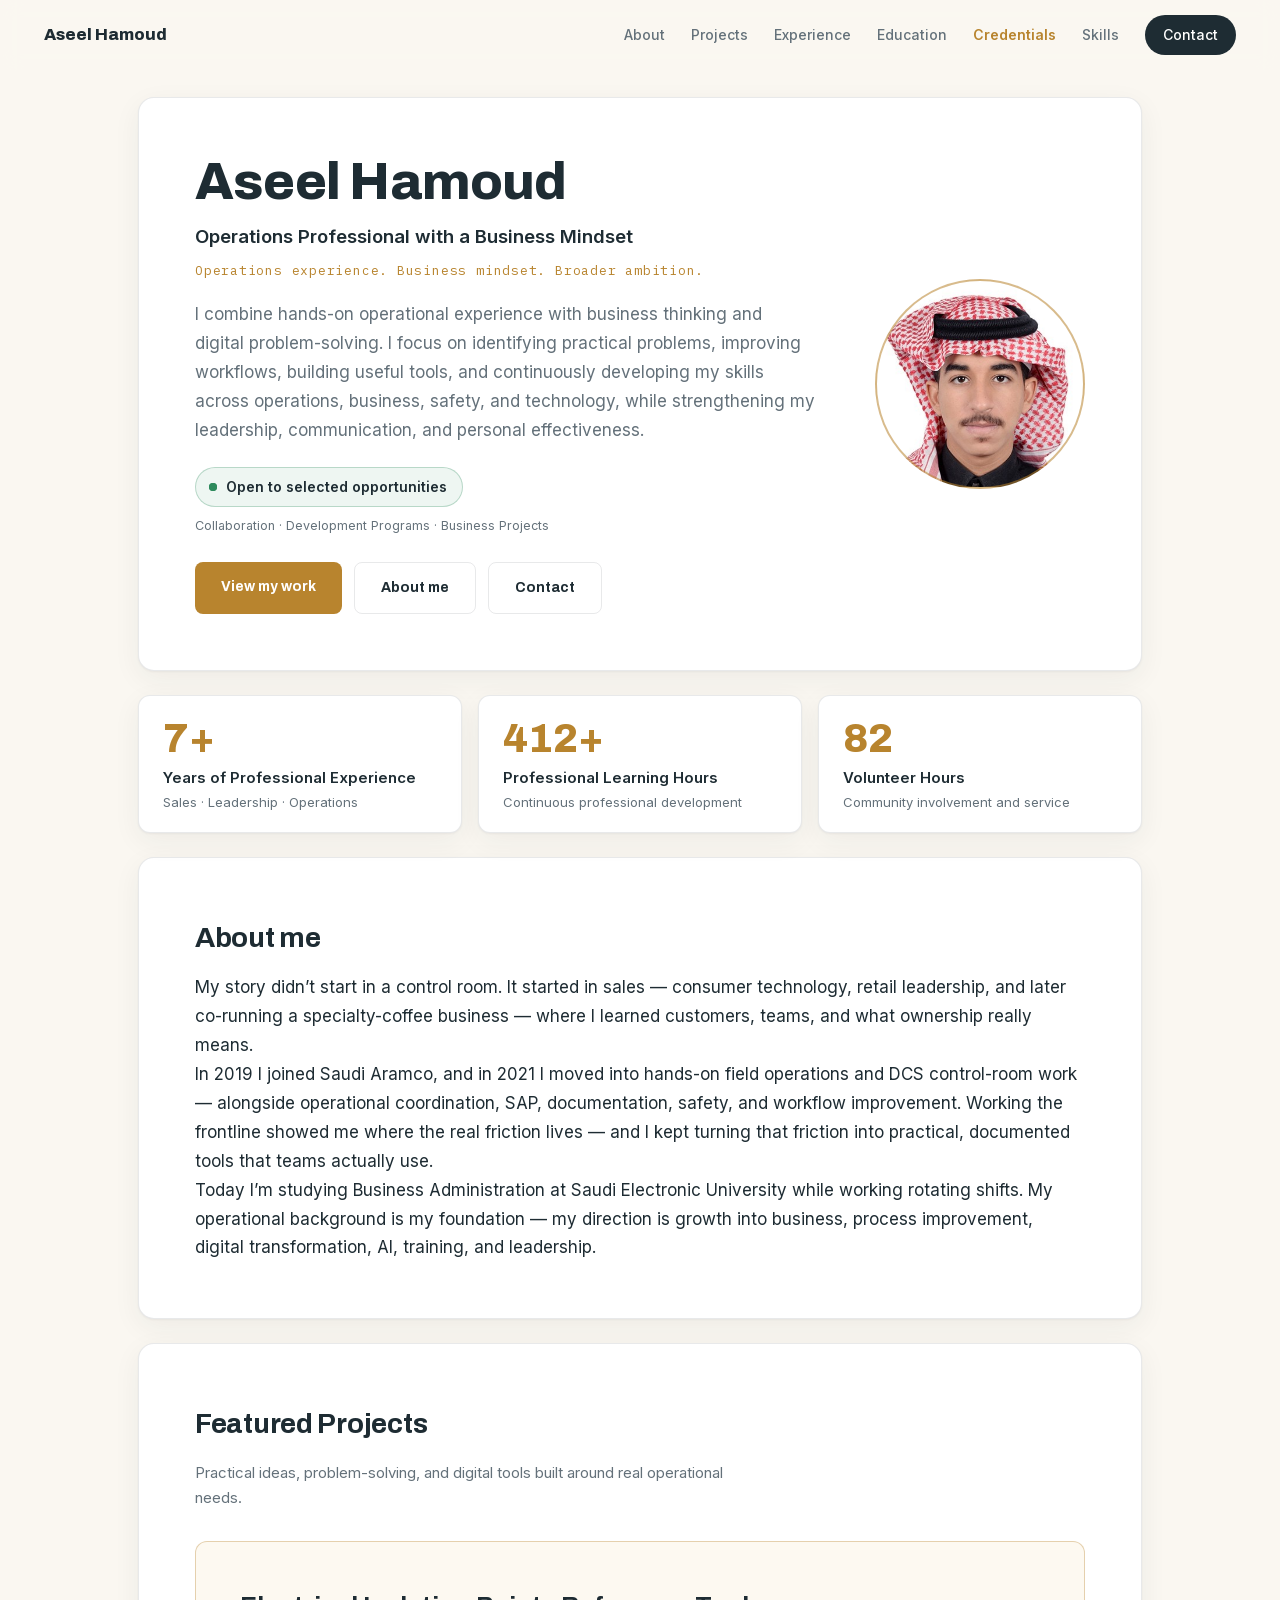
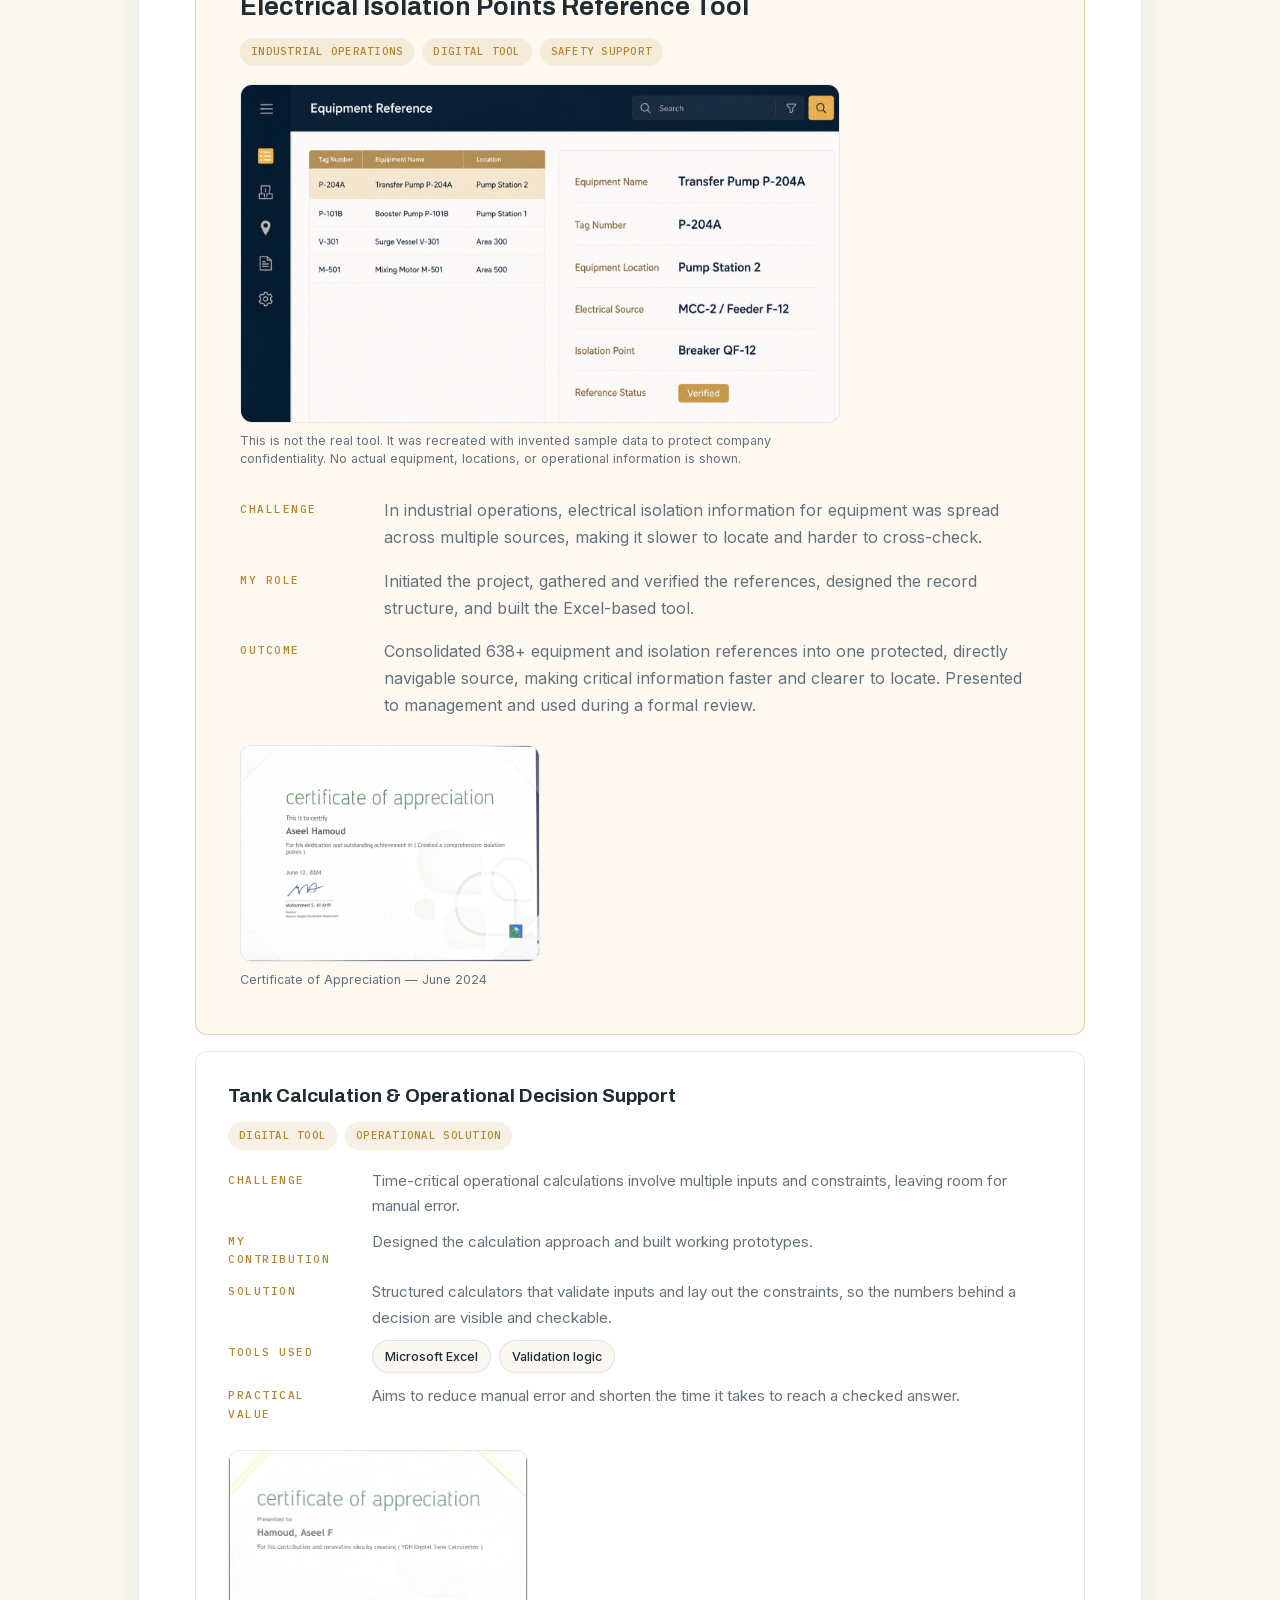
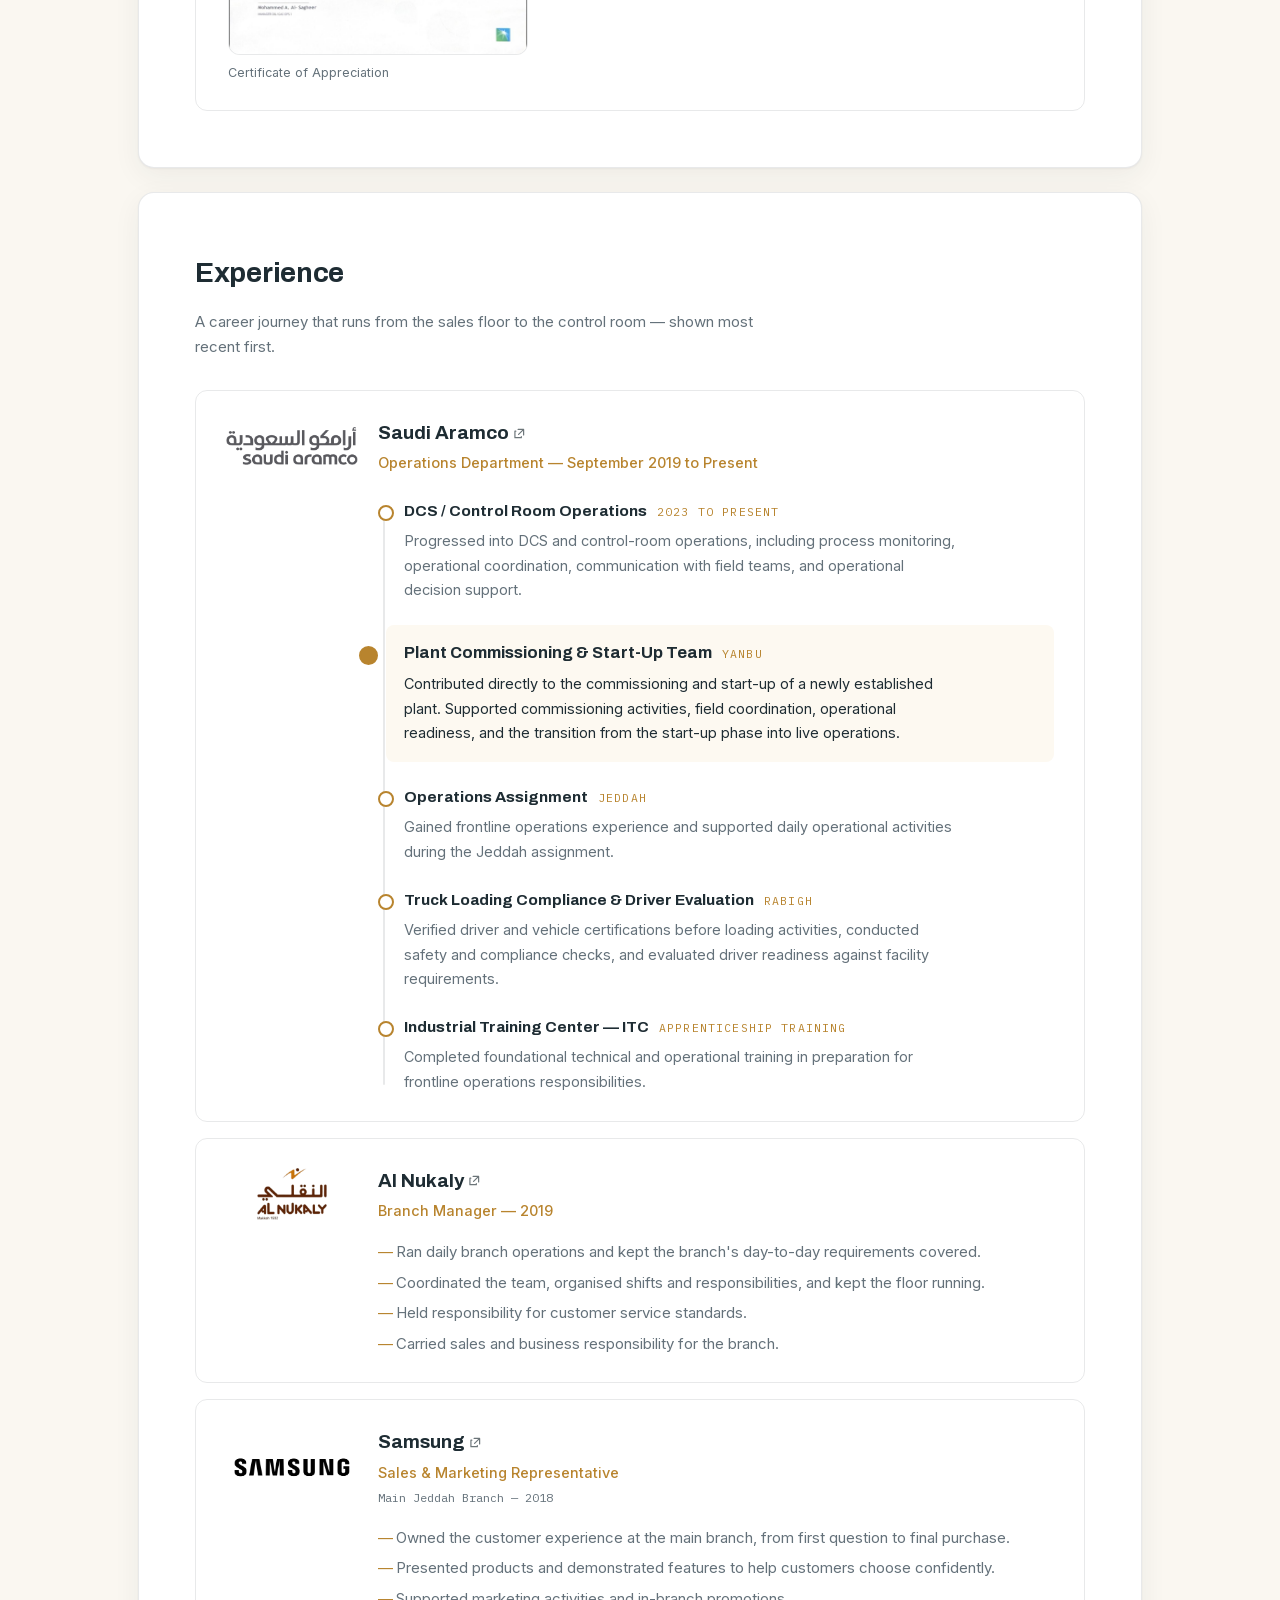
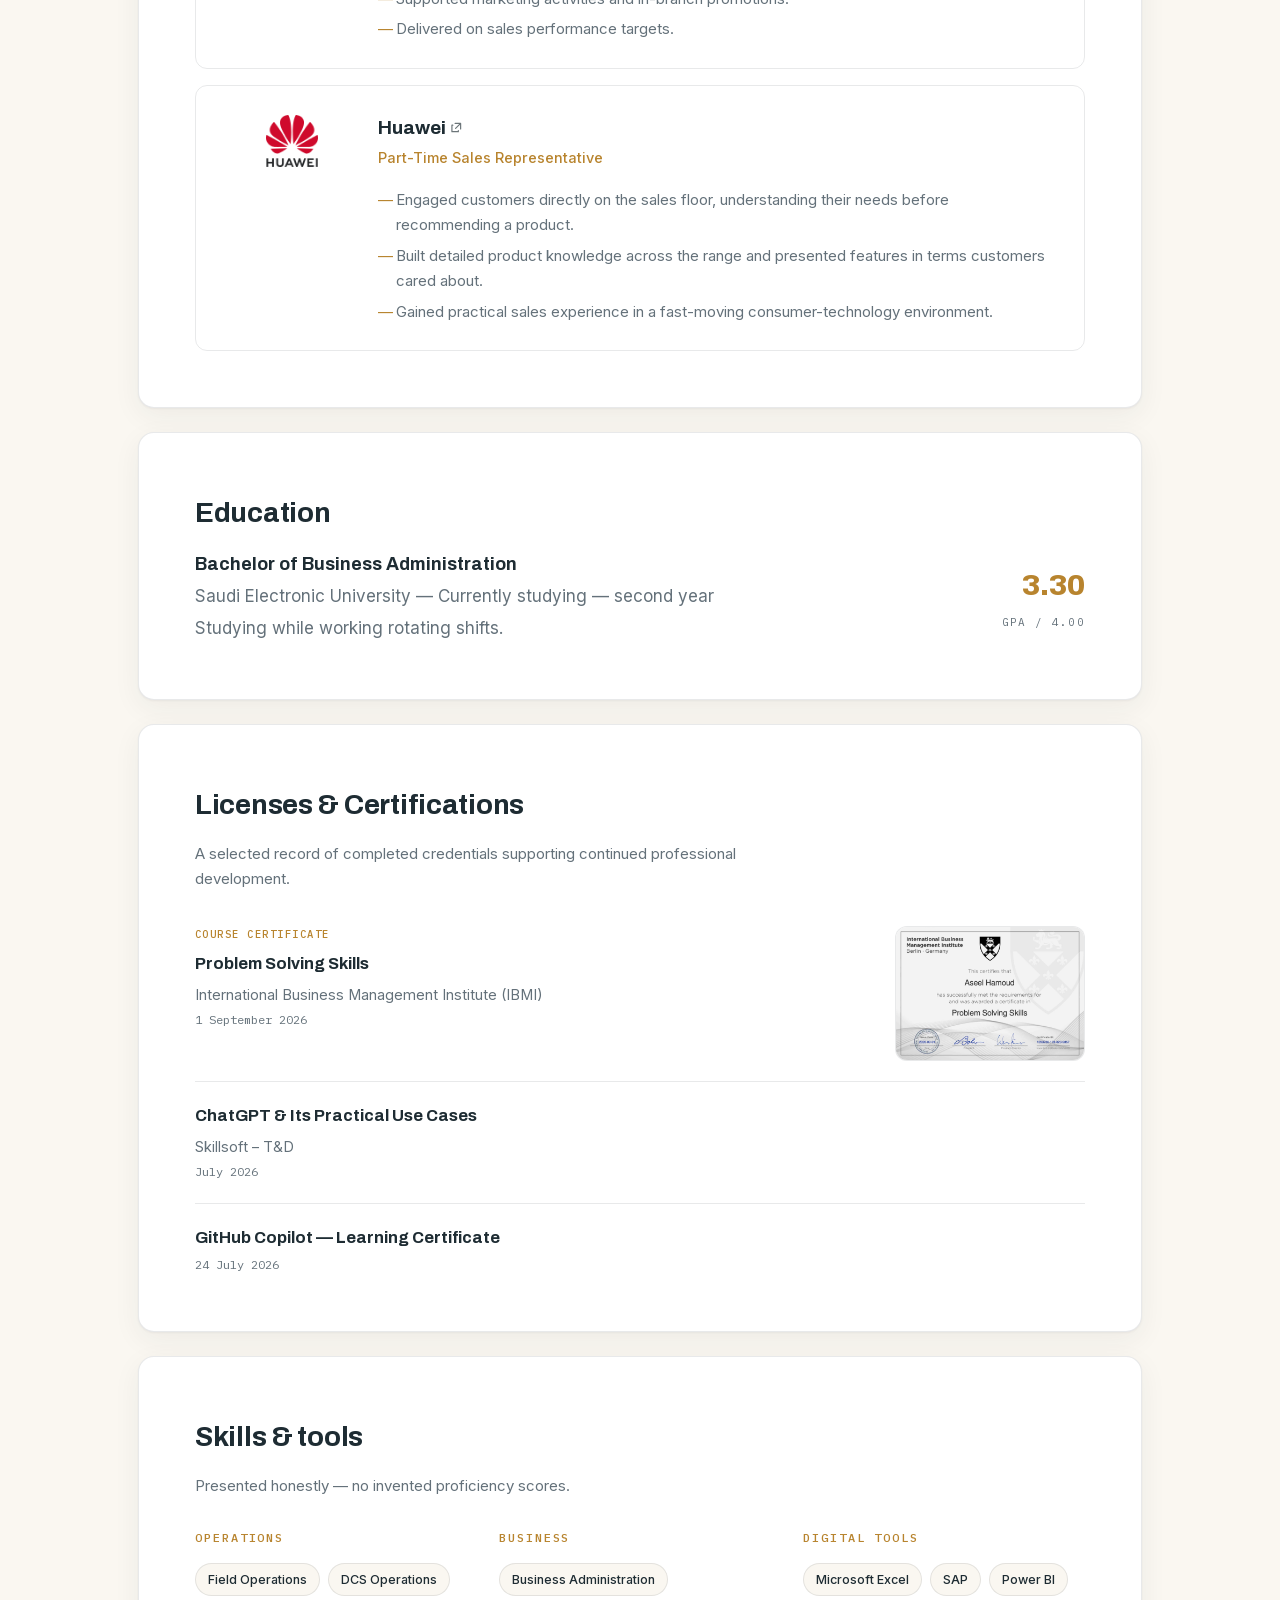
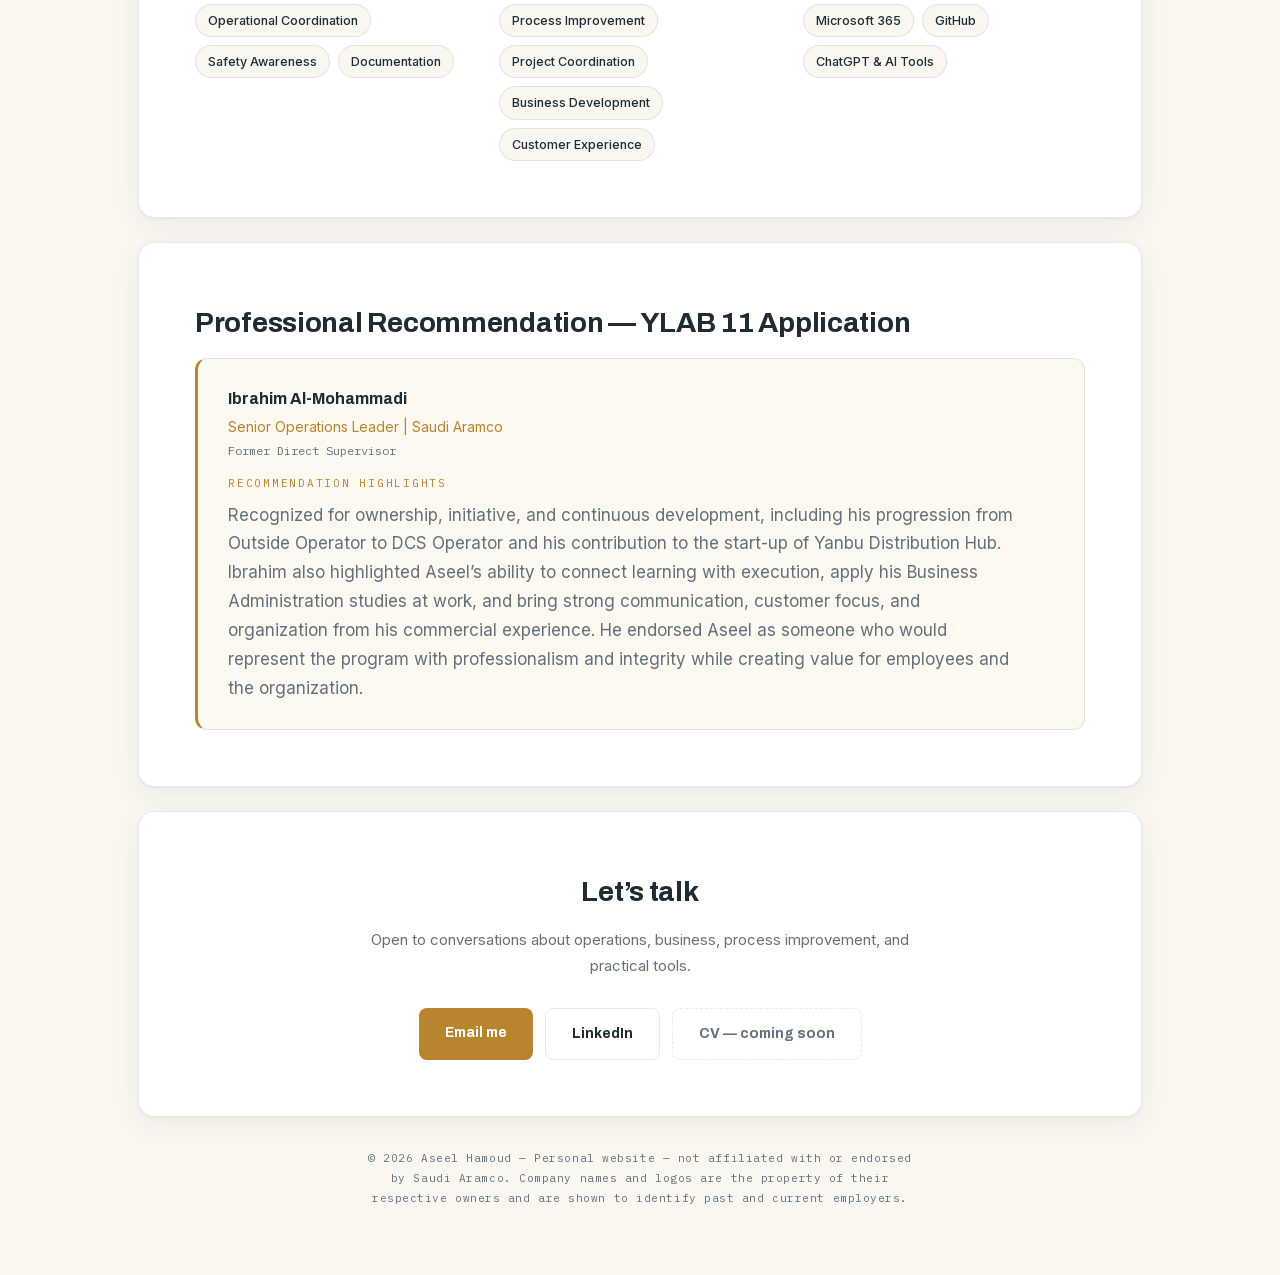
==== commit 6ea670f2: "Split Education and Licenses & Certifications into separate sections Education is restored to the st" ====
--- a/index.html
+++ b/index.html
@@ -30,7 +30,7 @@
 <link rel="preload" href="assets/fonts/archivo-1.woff2" as="font" type="font/woff2" crossorigin>
 <link rel="stylesheet" href="assets/fonts/fonts.css">
 <link rel="stylesheet" href="assets/fonts/fonts-ar.css">
-<link rel="stylesheet" href="styles.css?v=43">
+<link rel="stylesheet" href="styles.css?v=52">
 </head>
 <body>
 
@@ -43,8 +43,9 @@
   <div class="top-links">
     <a href="#about" data-i18n="nav.about">About</a>
     <a href="#projects" data-i18n="nav.projects">Projects</a>
-    <a href="#learning" data-i18n="nav.learning">Learning</a>
     <a href="#experience" data-i18n="nav.experience">Experience</a>
+    <a href="#education" data-i18n="nav.education">Education</a>
+    <a href="#certifications" data-i18n="nav.certifications">Credentials</a>
     <a href="#skills" data-i18n="nav.skills">Skills</a>
     <a href="#contact" class="top-cta" data-i18n="nav.contact">Contact</a>
     <button class="lang-toggle" id="lang-toggle" type="button">العربية</button>
@@ -87,15 +88,6 @@
     <a class="btn ghost view-all" id="view-all" href="projects.html" data-i18n="sections.viewAll">View All Projects</a>
   </section>
 
-  <!-- Learning -->
-  <section class="panel reveal" id="learning">
-    <h2 data-i18n="sections.learning">Learning &amp; Credentials</h2>
-    <h3 class="sub-head" data-i18n="sections.internalLearning">Internal company learning</h3>
-    <div class="learn-internal" id="learn-internal"></div>
-    <h3 class="sub-head" data-i18n="sections.coursesCreds">Courses &amp; credentials</h3>
-    <div class="learn-grid" id="learn-external"></div>
-  </section>
-
   <!-- Experience -->
   <section class="panel reveal" id="experience">
     <h2 data-i18n="sections.experience">Experience</h2>
@@ -103,10 +95,20 @@
     <div class="career" id="career"></div>
   </section>
 
-  <!-- Education -->
+  <!-- Education — restored to its original standalone form. #edu-body is a
+       plain wrapper so further degrees can be added as more .edu entries;
+       with one entry the rendered markup is what it has always been. -->
   <section class="panel reveal" id="education">
     <h2 data-i18n="sections.education">Education</h2>
-    <div class="edu" id="edu-body"></div>
+    <div id="edu-body"></div>
+  </section>
+
+  <!-- Licenses & Certifications — deliberately its own section: a degree and
+       a credential are not the same claim. -->
+  <section class="panel reveal" id="certifications">
+    <h2 data-i18n="sections.certifications">Licenses &amp; Certifications</h2>
+    <p class="section-sub" data-i18n="sections.certificationsSub">A selected record of completed credentials supporting continued professional development.</p>
+    <ul class="creds" id="creds-list"></ul>
   </section>
 
   <!-- Skills -->
@@ -114,12 +116,6 @@
     <h2 data-i18n="sections.skills">Skills &amp; tools</h2>
     <p class="section-sub" data-i18n="sections.skillsSub">Presented honestly — no invented proficiency scores.</p>
     <div class="skills-grid" id="skills-grid"></div>
-  </section>
-
-  <!-- Certificates -->
-  <section class="panel reveal" id="certificates">
-    <h2 data-i18n="sections.certificates">Certificates</h2>
-    <div class="cert-grid" id="cert-grid"></div>
   </section>
 
   <!-- Recommendation -->
@@ -141,9 +137,9 @@
 
 </main>
 
-<script src="content.js?v=43"></script>
-<script src="content-ar.js?v=43"></script>
-<script src="script.js?v=43"></script>
+<script src="content.js?v=52"></script>
+<script src="content-ar.js?v=52"></script>
+<script src="script.js?v=52"></script>
 <noscript><p style="padding:2rem;font-family:sans-serif">This site needs JavaScript to display its content. — Aseel Hamoud, Operations Professional. Contact: bnhamoud22@gmail.com</p></noscript>
 </body>
 </html>
--- a/styles.css
+++ b/styles.css
@@ -190,29 +190,6 @@
 .stat .lbl { font-weight: 600; font-size: 15px; line-height: 1.35; margin-top: 8px; }
 .stat .note { font-size: 13px; color: var(--muted); line-height: 1.45; margin-top: 5px; }
 
-/* breakdown — visually tied to the figure above it */
-.breakdown {
-  margin-top: 14px; padding-top: 12px;
-  border-top: 1px dashed rgba(184,132,46,.4);
-}
-.breakdown-label {
-  font-family: var(--mono); font-size: 10.5px; letter-spacing: .14em;
-  text-transform: uppercase; color: var(--muted);
-  display: block; margin-bottom: 8px;
-}
-.breakdown-row { display: flex; align-items: baseline; gap: 10px; }
-.breakdown-row + .breakdown-row { margin-top: 4px; }
-.breakdown-row b {
-  font-family: var(--disp); font-weight: 700; font-size: 16px; color: var(--brass);
-  min-width: 2.2ch;
-}
-.breakdown-row span { font-size: 13px; color: var(--muted); }
-
-/* ---------- about ---------- */
-.about-body p { color: var(--muted); max-width: 72ch; }
-.about-body p + p { margin-top: 14px; }
-.about-body strong { color: var(--ink); font-weight: 600; }
-
 /* ---------- projects ---------- */
 .project-list { display: grid; gap: 16px; }
 .project {
@@ -302,45 +279,7 @@
 }
 @media (prefers-reduced-motion: no-preference) {
   .shots-credential { transition: max-width .35s var(--ease); }
-}
-
-/* ---------- learning ---------- */
-.learn-figures { display: grid; grid-template-columns: repeat(2, 1fr); gap: 14px; }
-.learn-stat {
-  background: var(--bg); border: 1px solid var(--line); border-radius: var(--r-md);
-  padding: 20px 22px;
-}
-.learn-stat .num { font-family: var(--disp); font-weight: 800; font-size: 30px; color: var(--brass); line-height: 1.1; }
-.learn-stat .lbl { font-size: 14px; font-weight: 600; margin-top: 2px; }
-.learn-note { color: var(--muted); font-size: 14px; margin-top: 14px; max-width: 68ch; }
-
-.learn-grid { display: grid; grid-template-columns: repeat(2, 1fr); gap: 14px; }
-.course {
-  text-align: left; width: 100%;
-  background: var(--card); border: 1px solid var(--line); border-radius: var(--r-md);
-  padding: 20px 24px; cursor: pointer; font: inherit; color: inherit;
-  transition: border-color .2s var(--ease), transform .2s var(--ease), box-shadow .2s var(--ease);
-}
-.course:hover { border-color: rgba(184,132,46,.45); transform: translateY(-2px); box-shadow: var(--shadow); }
-.course .cat {
-  font-family: var(--mono); font-size: 10.5px; letter-spacing: .12em;
-  text-transform: uppercase; color: var(--brass);
-  background: var(--brass-soft); border-radius: 999px; padding: 4px 10px;
-  display: inline-block; margin-bottom: 10px;
-}
-.course h4 { font-family: var(--disp); font-weight: 700; font-size: 15.5px; }
-.course .meta { font-size: 13px; color: var(--muted); margin-top: 5px; }
-.course .details {
-  display: none; margin-top: 14px; padding-top: 14px;
-  border-top: 1px solid var(--line); font-size: 13.5px; color: var(--muted);
-}
-.course[aria-expanded="true"] .details { display: block; }
-.course .hint { font-size: 11.5px; color: var(--brass); margin-top: 10px; font-weight: 500; }
-
-.empty {
-  border: 1.5px dashed var(--line); border-radius: var(--r-md); padding: 26px;
-  color: var(--muted); font-size: 14.5px; text-align: center;
-  grid-column: 1 / -1;
+  .cred .shots-credential { transition: max-width .4s var(--ease); }
 }
 
 /* ---------- career journey ---------- */
@@ -409,6 +348,8 @@
 
 /* ---------- education ---------- */
 .edu { display: flex; justify-content: space-between; align-items: center; gap: 18px; flex-wrap: wrap; }
+/* Only applies once a second degree is added — no effect on a single entry. */
+.edu + .edu { margin-top: 22px; padding-top: 22px; border-top: 1px solid var(--line); }
 .edu h3 { font-family: var(--disp); font-weight: 700; font-size: 18px; }
 .edu .school { color: var(--muted); margin-top: 3px; }
 .edu .gpa {
@@ -424,23 +365,6 @@
   text-transform: uppercase; color: var(--brass); margin-bottom: 14px;
 }
 .skill-col ul { list-style: none; display: flex; flex-wrap: wrap; gap: 8px; }
-
-/* ---------- certificates ---------- */
-.cert-grid { display: grid; grid-template-columns: repeat(2, 1fr); gap: 16px; }
-.cert {
-  border: 1px solid var(--line); border-radius: var(--r-md); overflow: hidden;
-  transition: transform .2s var(--ease), box-shadow .2s var(--ease);
-}
-.cert:hover { transform: translateY(-2px); box-shadow: var(--shadow); }
-.cert-thumb {
-  height: 120px; background: var(--bg);
-  border-bottom: 1px dashed var(--line);
-  display: grid; place-items: center;
-  font-family: var(--mono); font-size: 11px; letter-spacing: .12em; color: var(--muted);
-}
-.cert-body { padding: 18px 20px; }
-.cert-body h4 { font-family: var(--disp); font-weight: 700; font-size: 15px; }
-.cert-body p { font-size: 13px; color: var(--muted); margin-top: 4px; }
 
 /* ---------- recommendation ---------- */
 .rec-card {
@@ -470,19 +394,53 @@
 }
 .back-link:hover { color: var(--brass); }
 
-/* ---------- certificate details ---------- */
-.cert-provider { font-size: 13.5px; color: var(--muted); margin-top: 5px; }
-.cert-provider a { color: var(--brass); text-decoration: none; }
-.cert-provider a:hover { text-decoration: underline; }
-.cert-meta { font-size: 12.5px; color: var(--muted); margin-top: 3px; }
-.cert-cta {
-  display: inline-flex; align-items: center; margin-top: 12px;
-  font-family: var(--disp); font-weight: 700; font-size: 13px;
-  color: var(--ink); border: 1.5px solid var(--line);
-  border-radius: var(--r-sm); padding: 9px 16px; text-decoration: none;
-  transition: border-color .2s, color .2s;
-}
-.cert-cta:hover { border-color: var(--brass); color: var(--brass); }
+/* ---------- licenses & certifications ----------
+   A list, not a grid of tiles: cards would read as a collection, and a
+   course completion and a formal certification should not be dressed
+   alike. Only the presentation inside the section is styled here — the
+   section's own heading, padding and rhythm come from .panel like every
+   other section. */
+.creds { list-style: none; }
+.cred {
+  display: grid; grid-template-columns: 1fr auto; gap: clamp(18px, 3vw, 32px);
+  align-items: start;
+  padding: 20px 0; border-top: 1px solid var(--line);
+}
+.cred:first-child { border-top: 0; padding-top: 4px; }
+.cred:last-child { padding-bottom: 0; }
+.cred-main { min-width: 0; }
+.cred-type {
+  display: block; font-family: var(--mono); font-size: 10.5px; font-weight: 500;
+  letter-spacing: .14em; text-transform: uppercase; color: var(--brass);
+  margin-bottom: 6px;
+}
+.cred h4 { font-family: var(--disp); font-weight: 700; font-size: 16.5px; }
+.cred-issuer { font-size: 14.5px; color: var(--muted); margin-top: 5px; }
+.cred-date { font-family: var(--mono); font-size: 12px; color: var(--muted); margin-top: 3px; }
+
+/* The thumbnail is evidence beside the credential, not the subject of the
+   row — smaller here than the same component is inside a project card. */
+.cred .shots-credential { max-width: 190px; margin: 0; }
+
+@media (min-width: 721px) {
+  /* The certificate grows where it already sits. Flipping the row to one
+     column on open moved it under the text in a single frame — grid tracks
+     cannot be interpolated, so that reflow could never be smoothed, and the
+     growth that followed read as a second, separate jump. Widening the
+     thumbnail alone lets the auto track follow it frame by frame. */
+  .cred .shots-credential.is-zoomed { max-width: 480px; }
+  /* The hover nudge would otherwise scale back to 1 at the same moment,
+     competing with the growth. The cursor already signals the action. */
+  .cred .shot a:hover img { transform: none; }
+}
+
+/* Below the viewer's own breakpoint the row stacks, and the thumbnail stays
+   modest so it never takes over the section. */
+@media (max-width: 720px) {
+  .cred { grid-template-columns: 1fr; gap: 14px; }
+  .cred .shots-credential { max-width: 240px; }
+}
+
 .rec-relation { font-family: var(--mono); font-size: 12px; color: var(--muted); margin-top: 3px; }
 .rec-label {
   font-family: var(--mono); font-size: 11px; letter-spacing: .16em;
@@ -491,12 +449,6 @@
 .rec-text { color: var(--muted); max-width: 72ch; }
 
 /* ---------- placeholders ---------- */
-.todo {
-  font-family: var(--mono); font-size: 11.5px; letter-spacing: .06em;
-  color: var(--muted); background: var(--bg);
-  border: 1px dashed var(--line); border-radius: 6px; padding: 2px 8px;
-}
-
 /* ---------- contact ---------- */
 .contact { text-align: center; }
 .contact .section-sub { margin-inline: auto; }
@@ -521,15 +473,20 @@
 
 /* ---------- responsive ---------- */
 @media (max-width: 900px) {
-  .learn-grid, .cert-grid { grid-template-columns: 1fr; }
   .skills-grid { grid-template-columns: 1fr 1fr; }
   .job-points { padding-inline-start: 0; }
   .stages { margin-inline-start: 0; }
 }
+/* The nav carries seven links; below ~666px they crowd the bar and push the
+   Contact pill into the page padding. Hidden on their own breakpoint so the
+   hero, stats and card layouts below keep theirs unchanged. */
+@media (max-width: 680px) {
+  .top-links a:not(.top-cta) { display: none; }
+}
+
 @media (max-width: 640px) {
-  .top-links a:not(.top-cta) { display: none; }
   .hero { flex-direction: column-reverse; align-items: flex-start; }
-  .stats, .learn-figures, .skills-grid { grid-template-columns: 1fr; }
+  .stats, .skills-grid { grid-template-columns: 1fr; }
   .case-row { grid-template-columns: 1fr; gap: 3px; }
   .shots { grid-template-columns: 1fr; }
   .edu .gpa { text-align: start; }
@@ -563,17 +520,15 @@
 /* Wide tracking is borrowed from the mono face and breaks Arabic script. */
 :root[dir="rtl"] .tagline,
 :root[dir="rtl"] .sub-head,
-:root[dir="rtl"] .breakdown-label,
 :root[dir="rtl"] .case-row dt,
 :root[dir="rtl"] .tag,
-:root[dir="rtl"] .course .cat,
 :root[dir="rtl"] .stage-sub,
 :root[dir="rtl"] .skill-col h3,
 :root[dir="rtl"] .rec-label,
 :root[dir="rtl"] .rec-relation,
-:root[dir="rtl"] .cert-thumb,
+:root[dir="rtl"] .cred-type,
+:root[dir="rtl"] .cred-date,
 :root[dir="rtl"] .foot p,
-:root[dir="rtl"] .todo,
 :root[dir="rtl"] .status-kinds,
 :root[dir="rtl"] .job-title .period {
   font-family: var(--sans);
@@ -584,11 +539,8 @@
 /* Latin fragments (tool names, figures) stay left-to-right inside Arabic. */
 :root[dir="rtl"] .chip,
 :root[dir="rtl"] .edu .gpa,
+:root[dir="rtl"] .stat .num { direction: ltr; unicode-bidi: isolate; }
 :root[dir="rtl"] .stat .num,
-:root[dir="rtl"] .learn-stat .num,
-:root[dir="rtl"] .breakdown-row b { direction: ltr; unicode-bidi: isolate; }
-:root[dir="rtl"] .stat .num,
-:root[dir="rtl"] .learn-stat .num,
 :root[dir="rtl"] .edu .gpa { text-align: start; }
 
 /* The external-link glyph points the other way in RTL. */
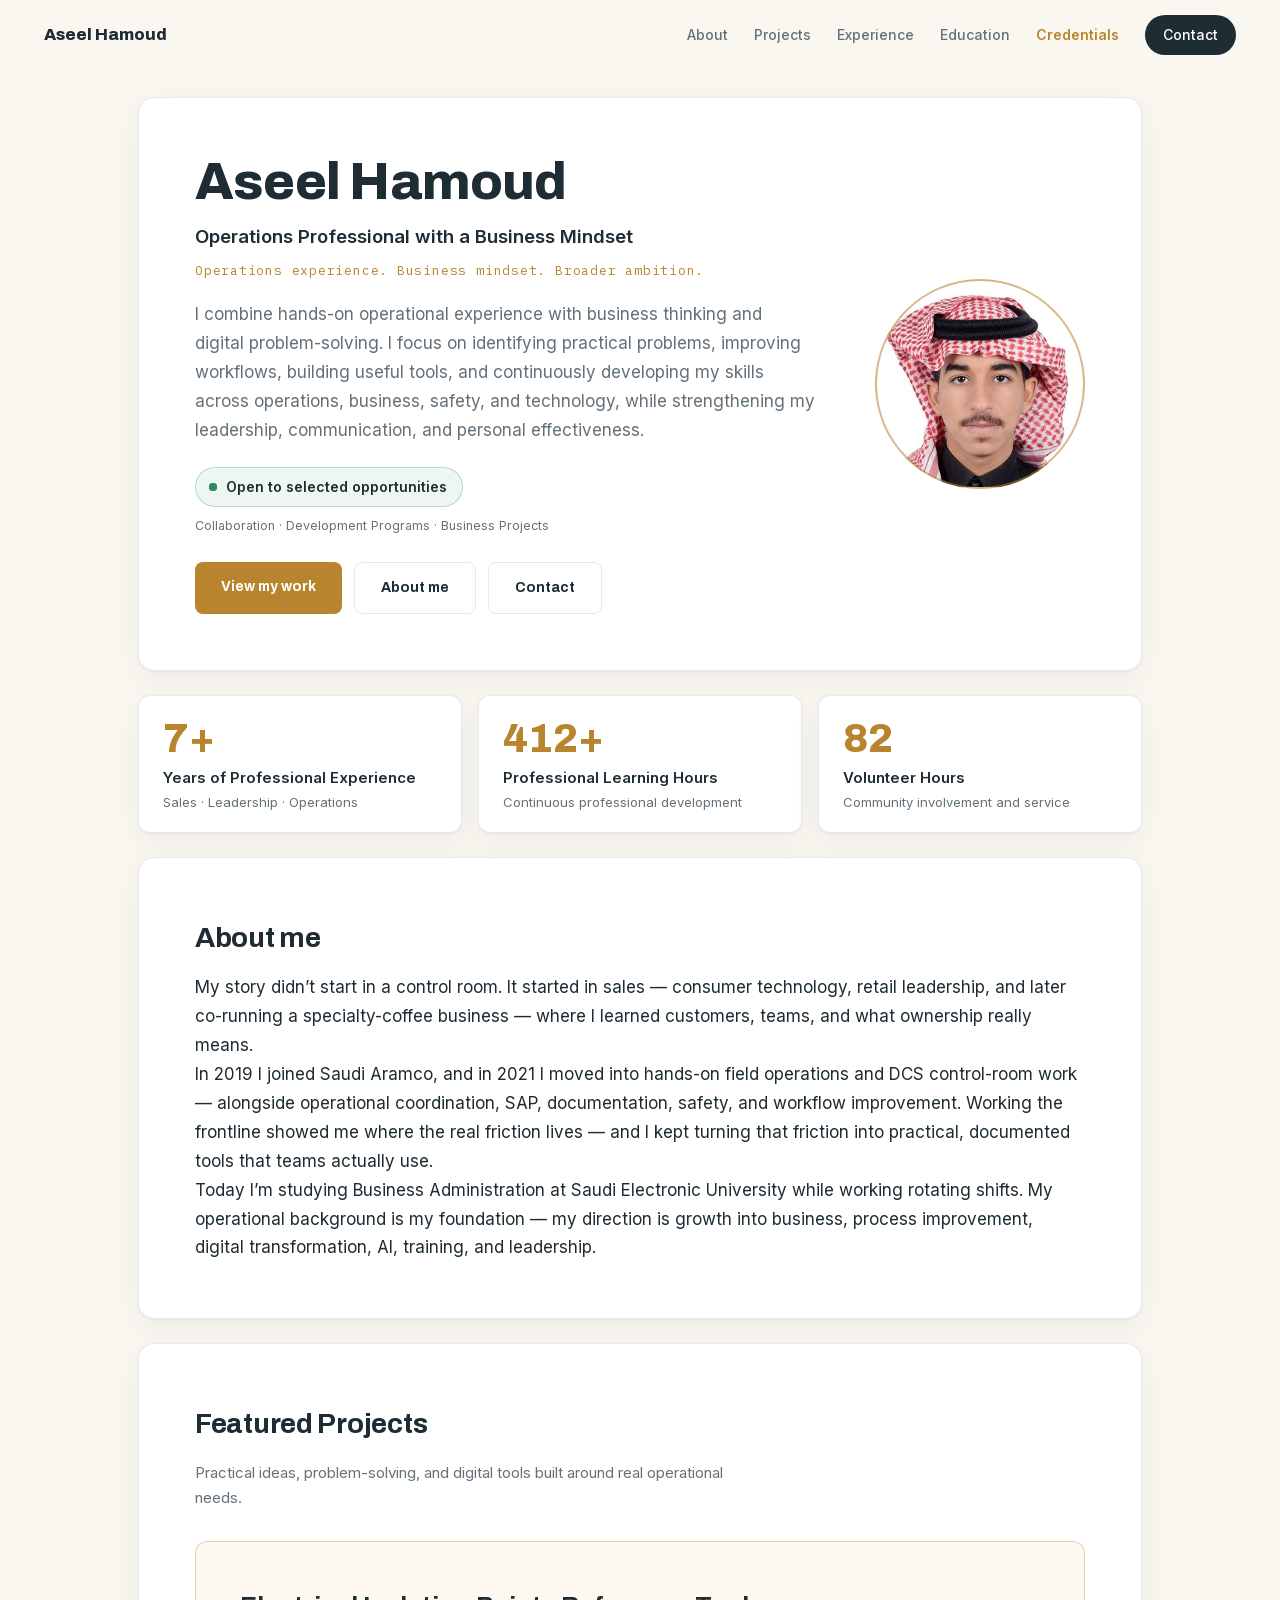
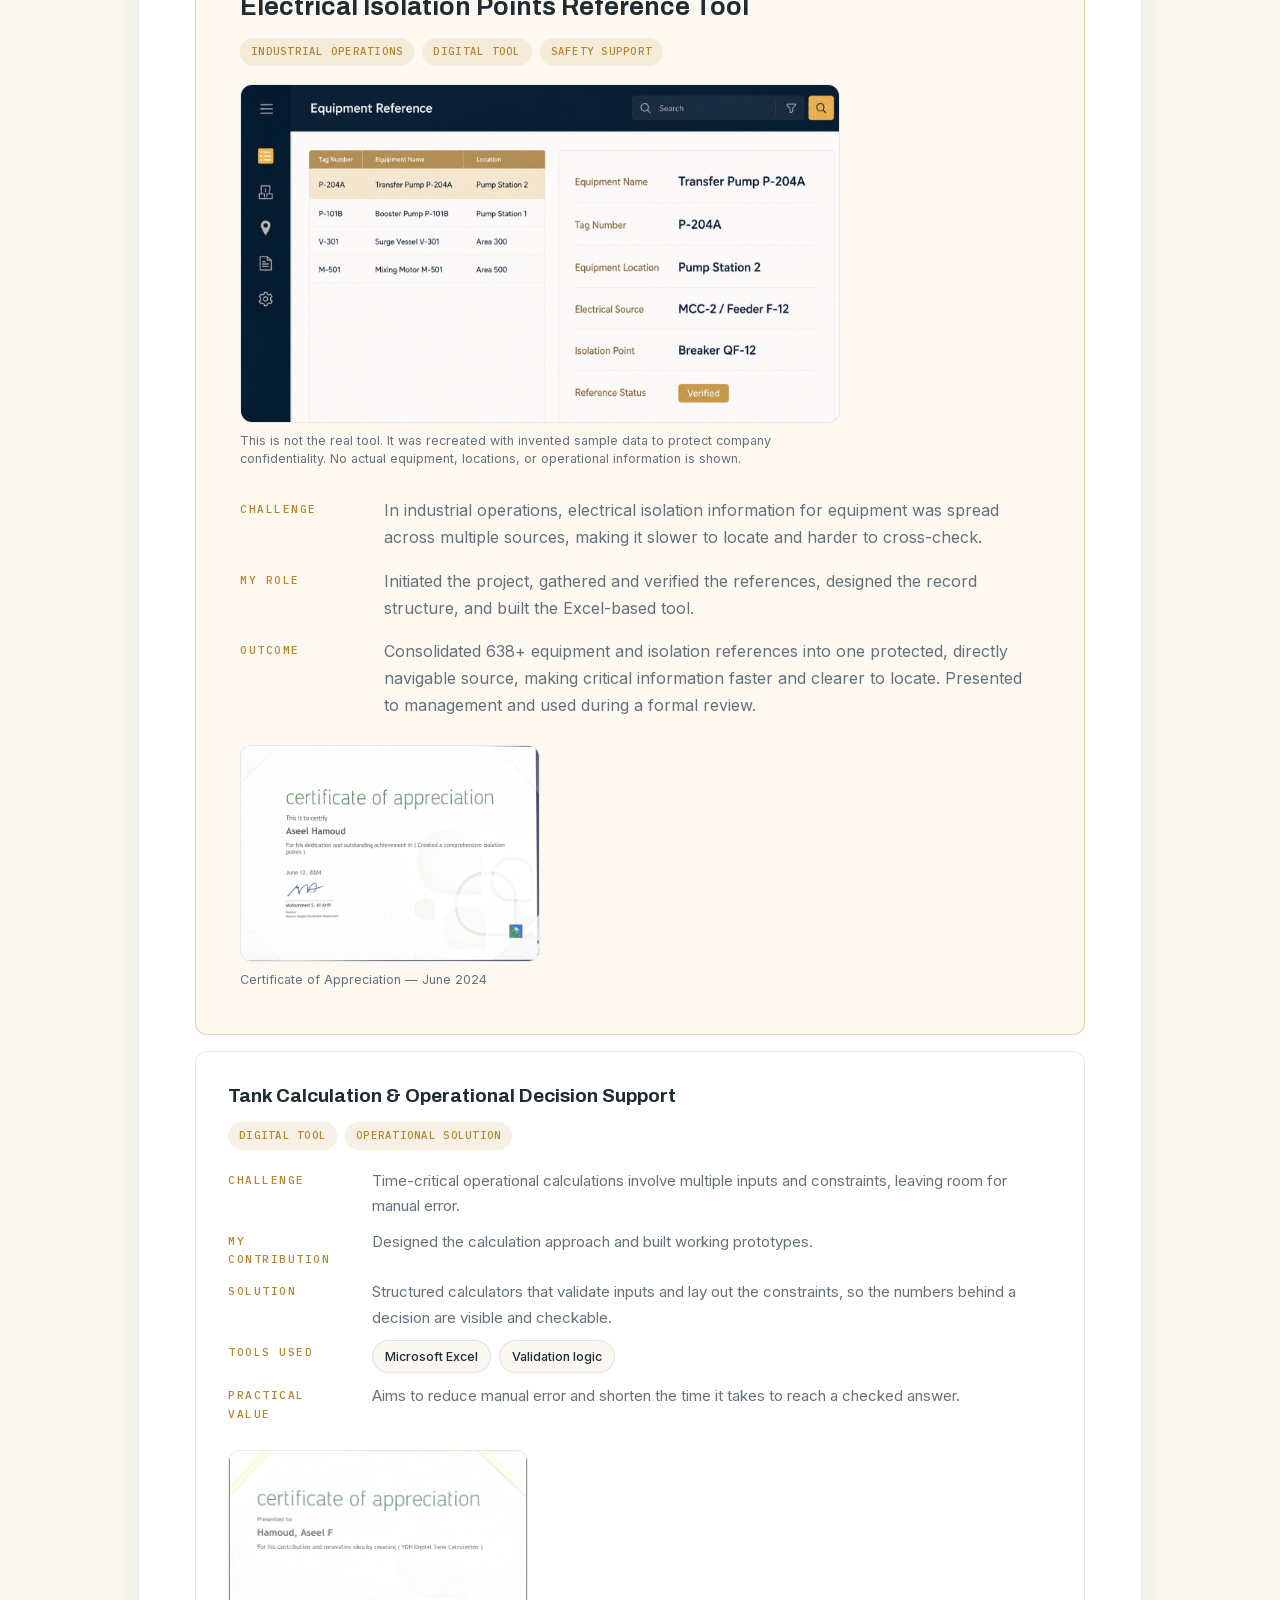
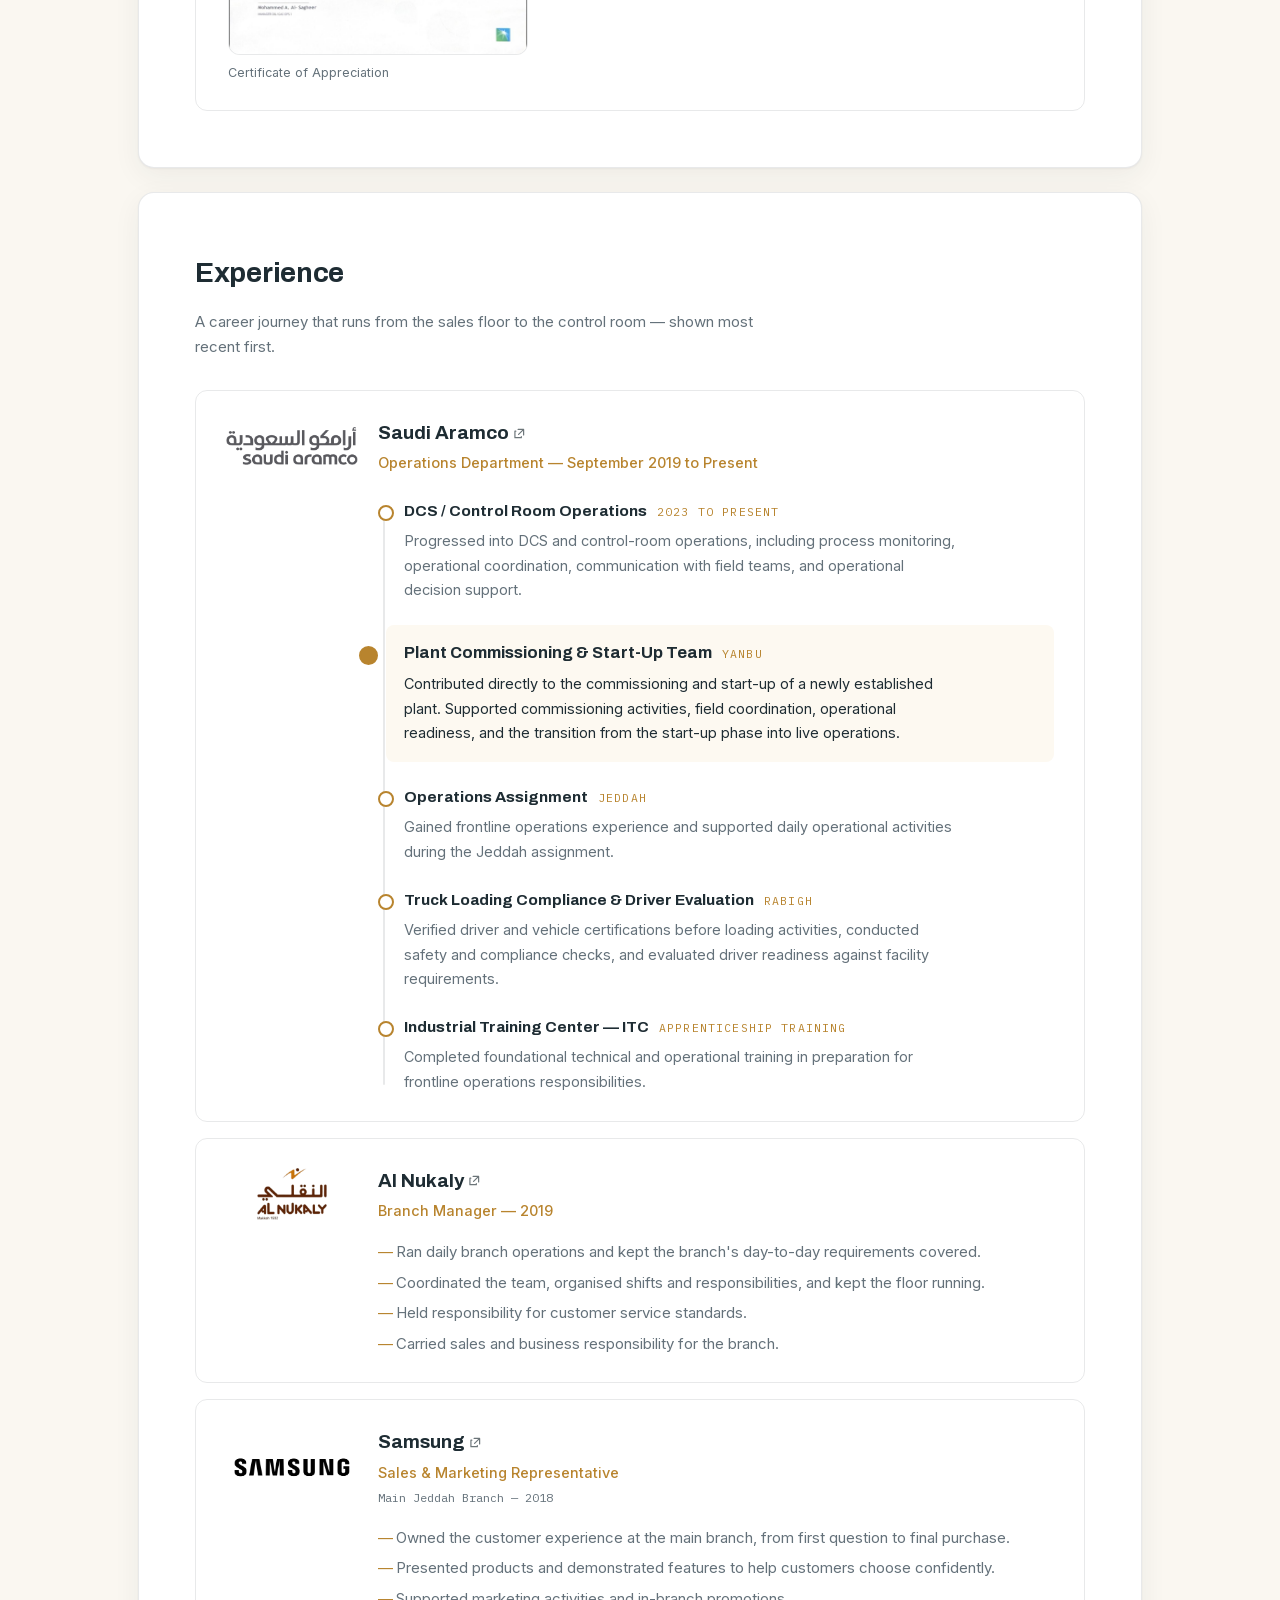
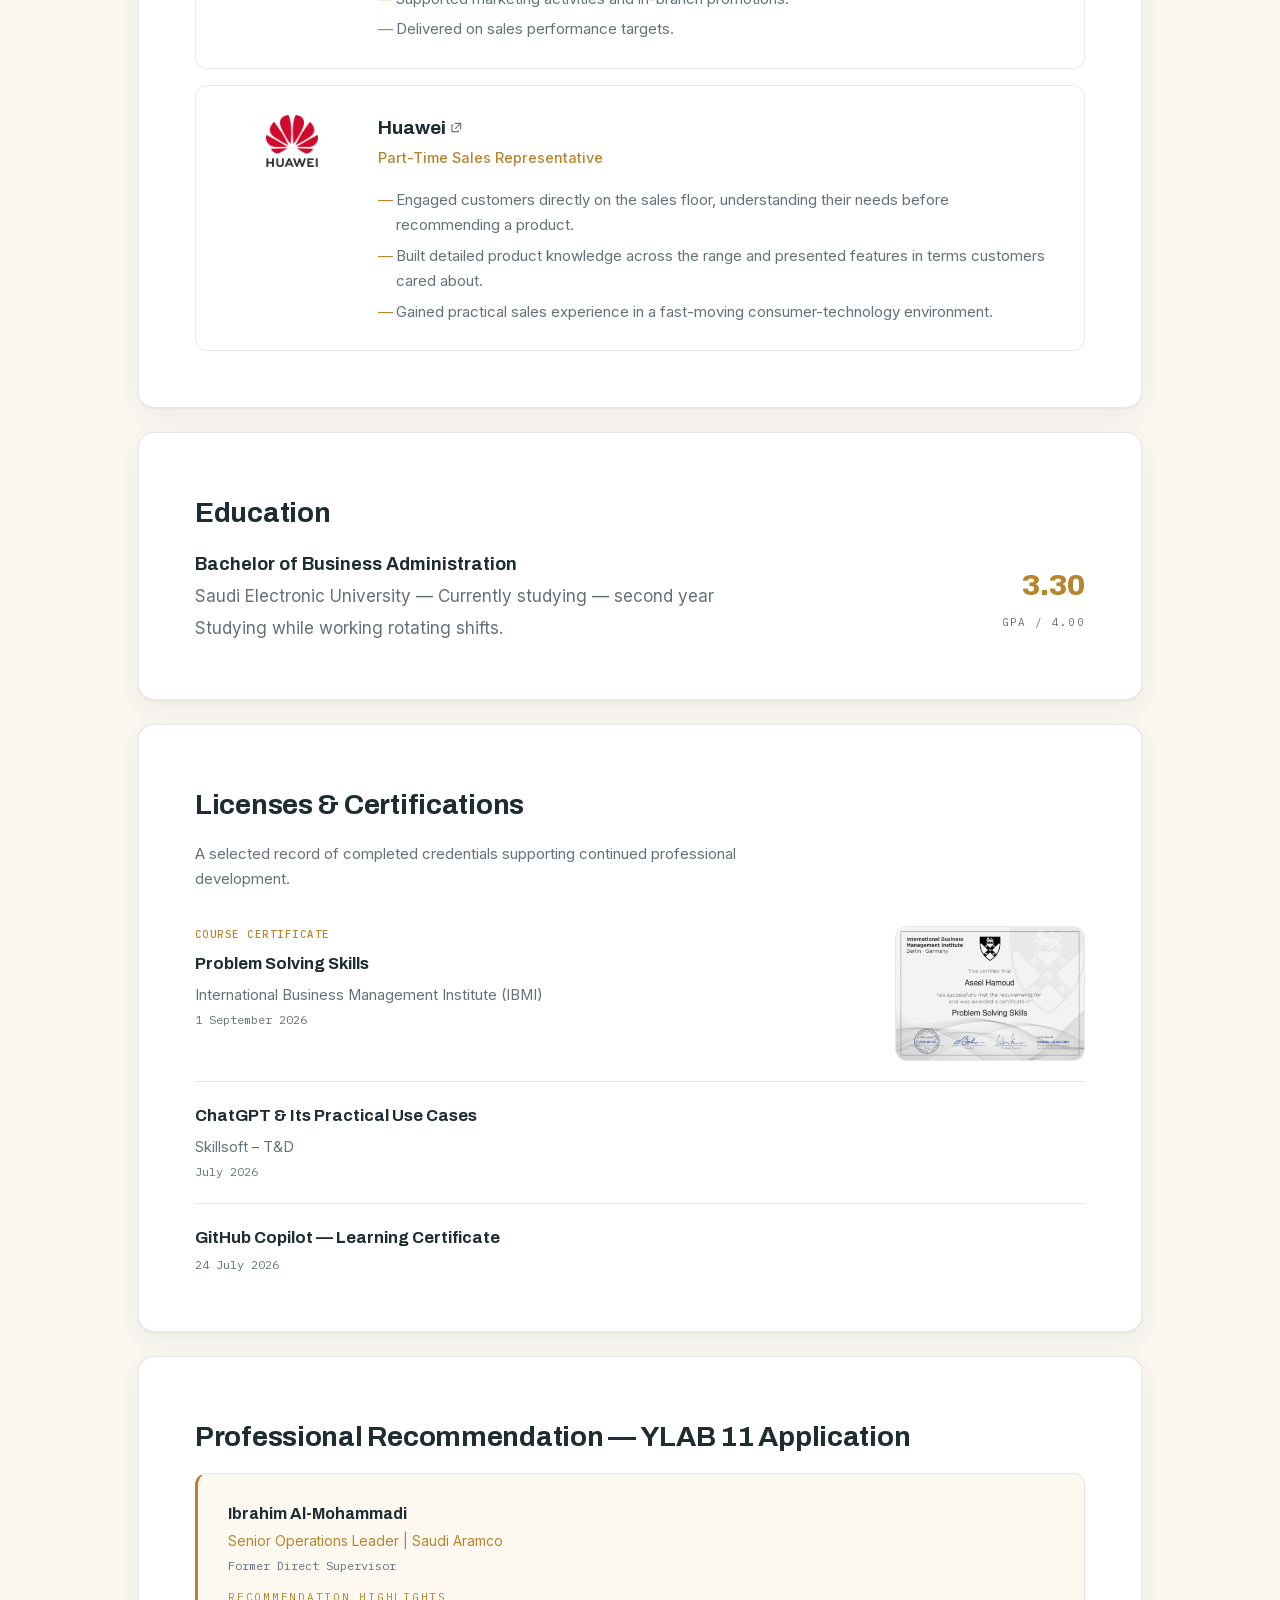
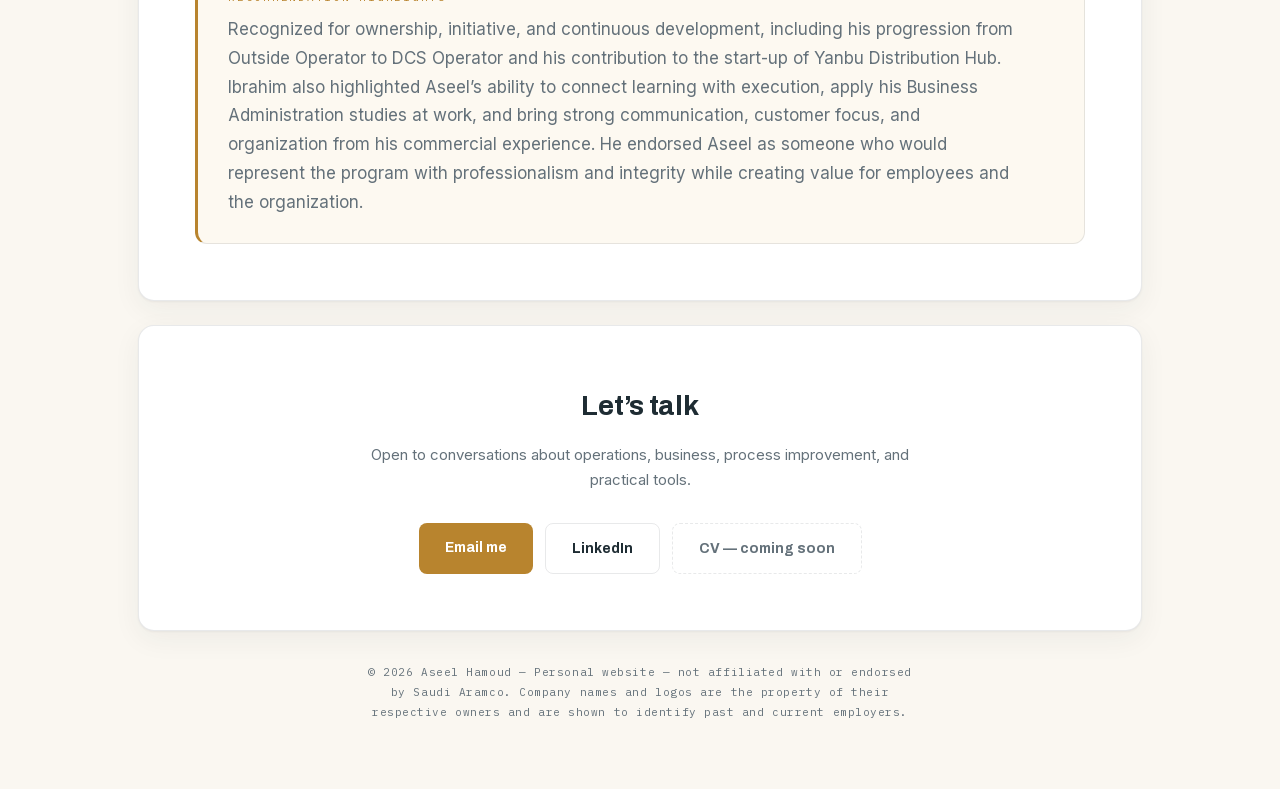
==== commit f06360e7: "Hide Skills & tools until Aseel brings it back Temporary, at his request. SHOW_SKILLS at the top of " ====
--- a/index.html
+++ b/index.html
@@ -30,7 +30,7 @@
 <link rel="preload" href="assets/fonts/archivo-1.woff2" as="font" type="font/woff2" crossorigin>
 <link rel="stylesheet" href="assets/fonts/fonts.css">
 <link rel="stylesheet" href="assets/fonts/fonts-ar.css">
-<link rel="stylesheet" href="styles.css?v=52">
+<link rel="stylesheet" href="styles.css?v=53">
 </head>
 <body>
 
@@ -137,9 +137,9 @@
 
 </main>
 
-<script src="content.js?v=52"></script>
-<script src="content-ar.js?v=52"></script>
-<script src="script.js?v=52"></script>
+<script src="content.js?v=53"></script>
+<script src="content-ar.js?v=53"></script>
+<script src="script.js?v=53"></script>
 <noscript><p style="padding:2rem;font-family:sans-serif">This site needs JavaScript to display its content. — Aseel Hamoud, Operations Professional. Contact: bnhamoud22@gmail.com</p></noscript>
 </body>
 </html>
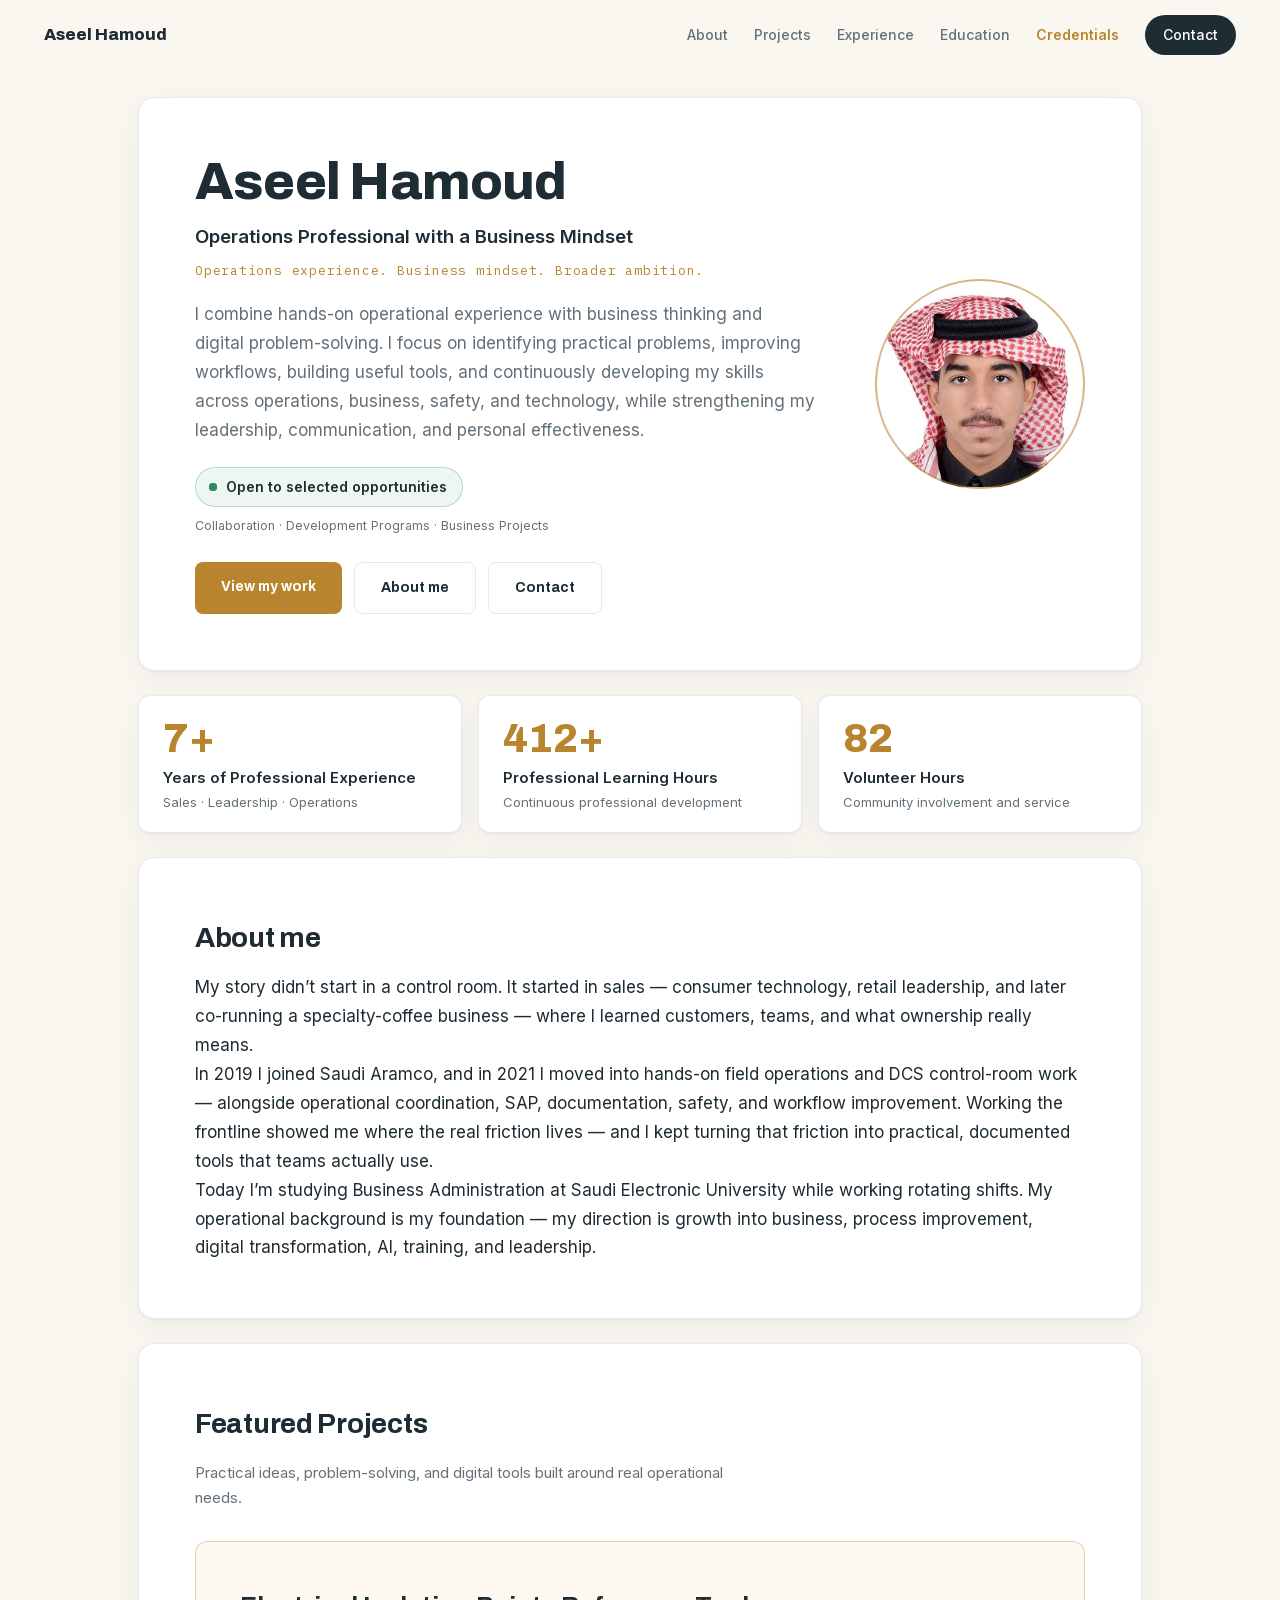
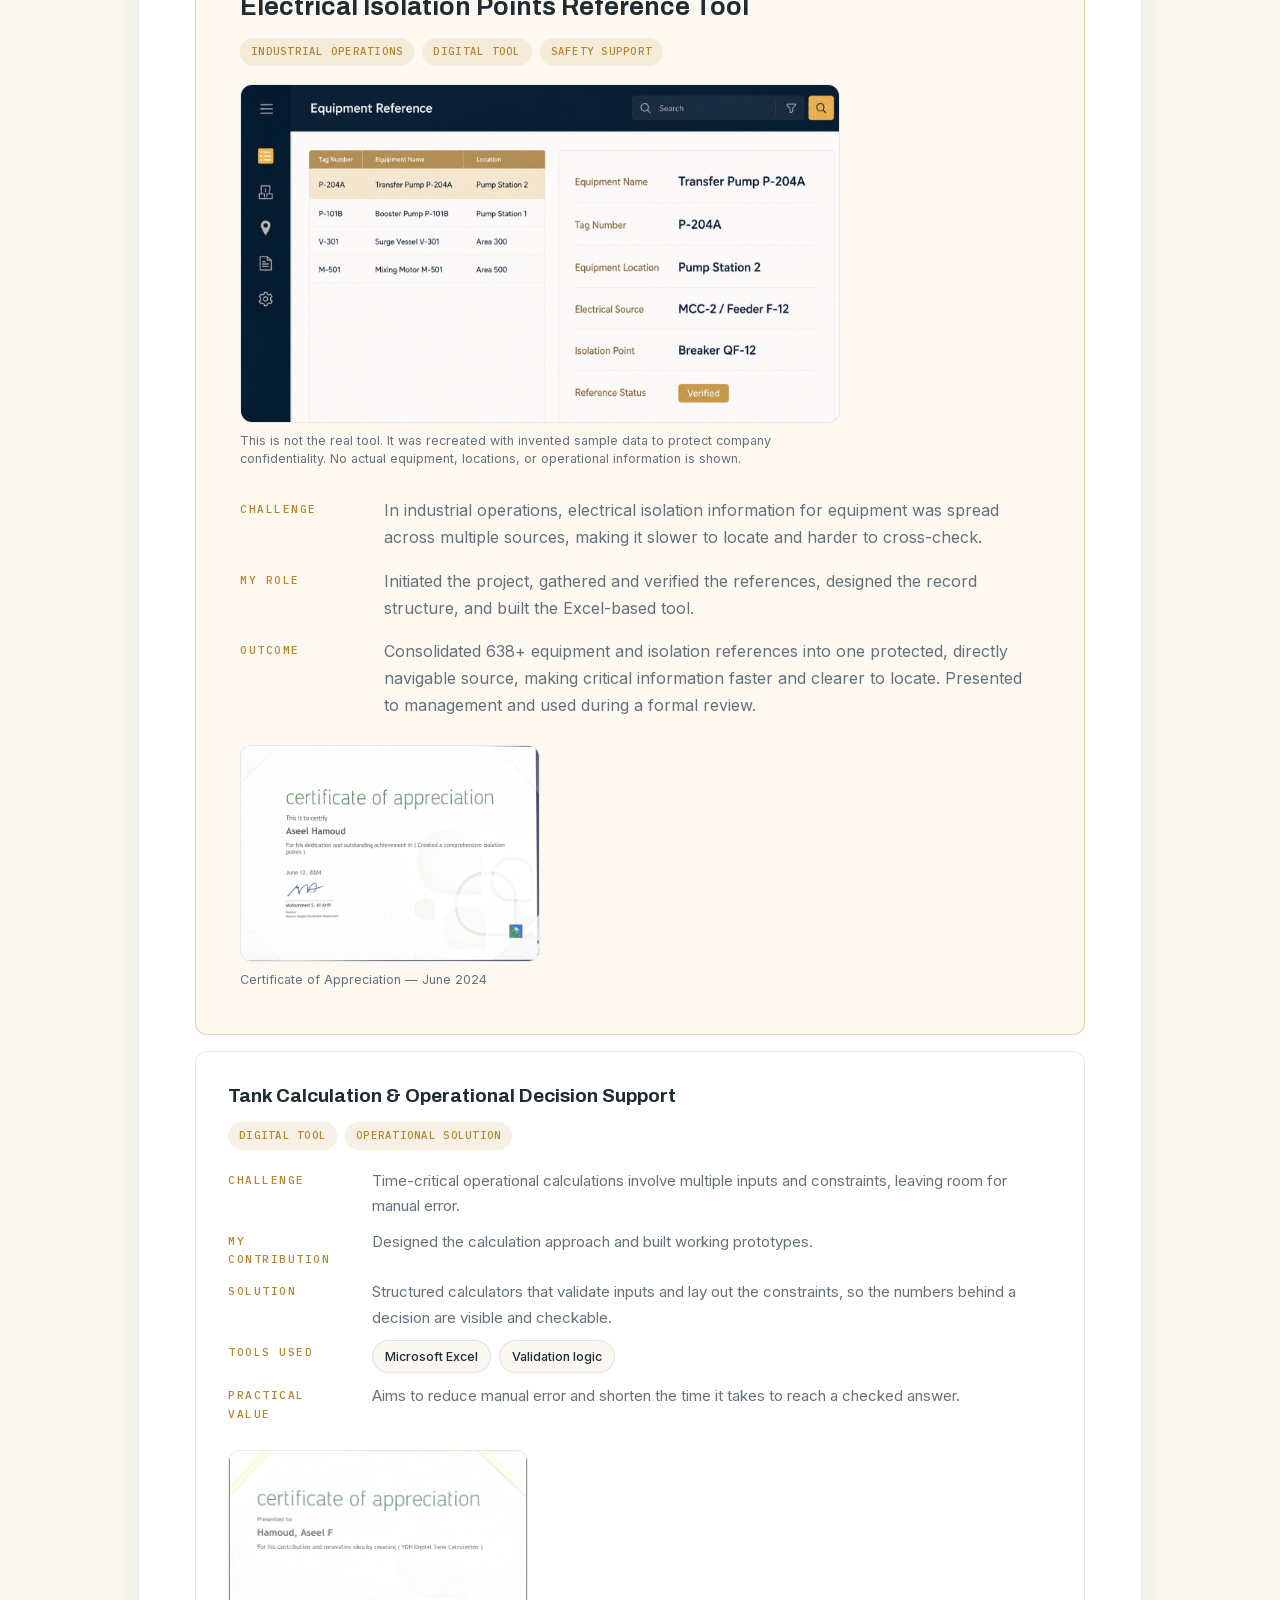
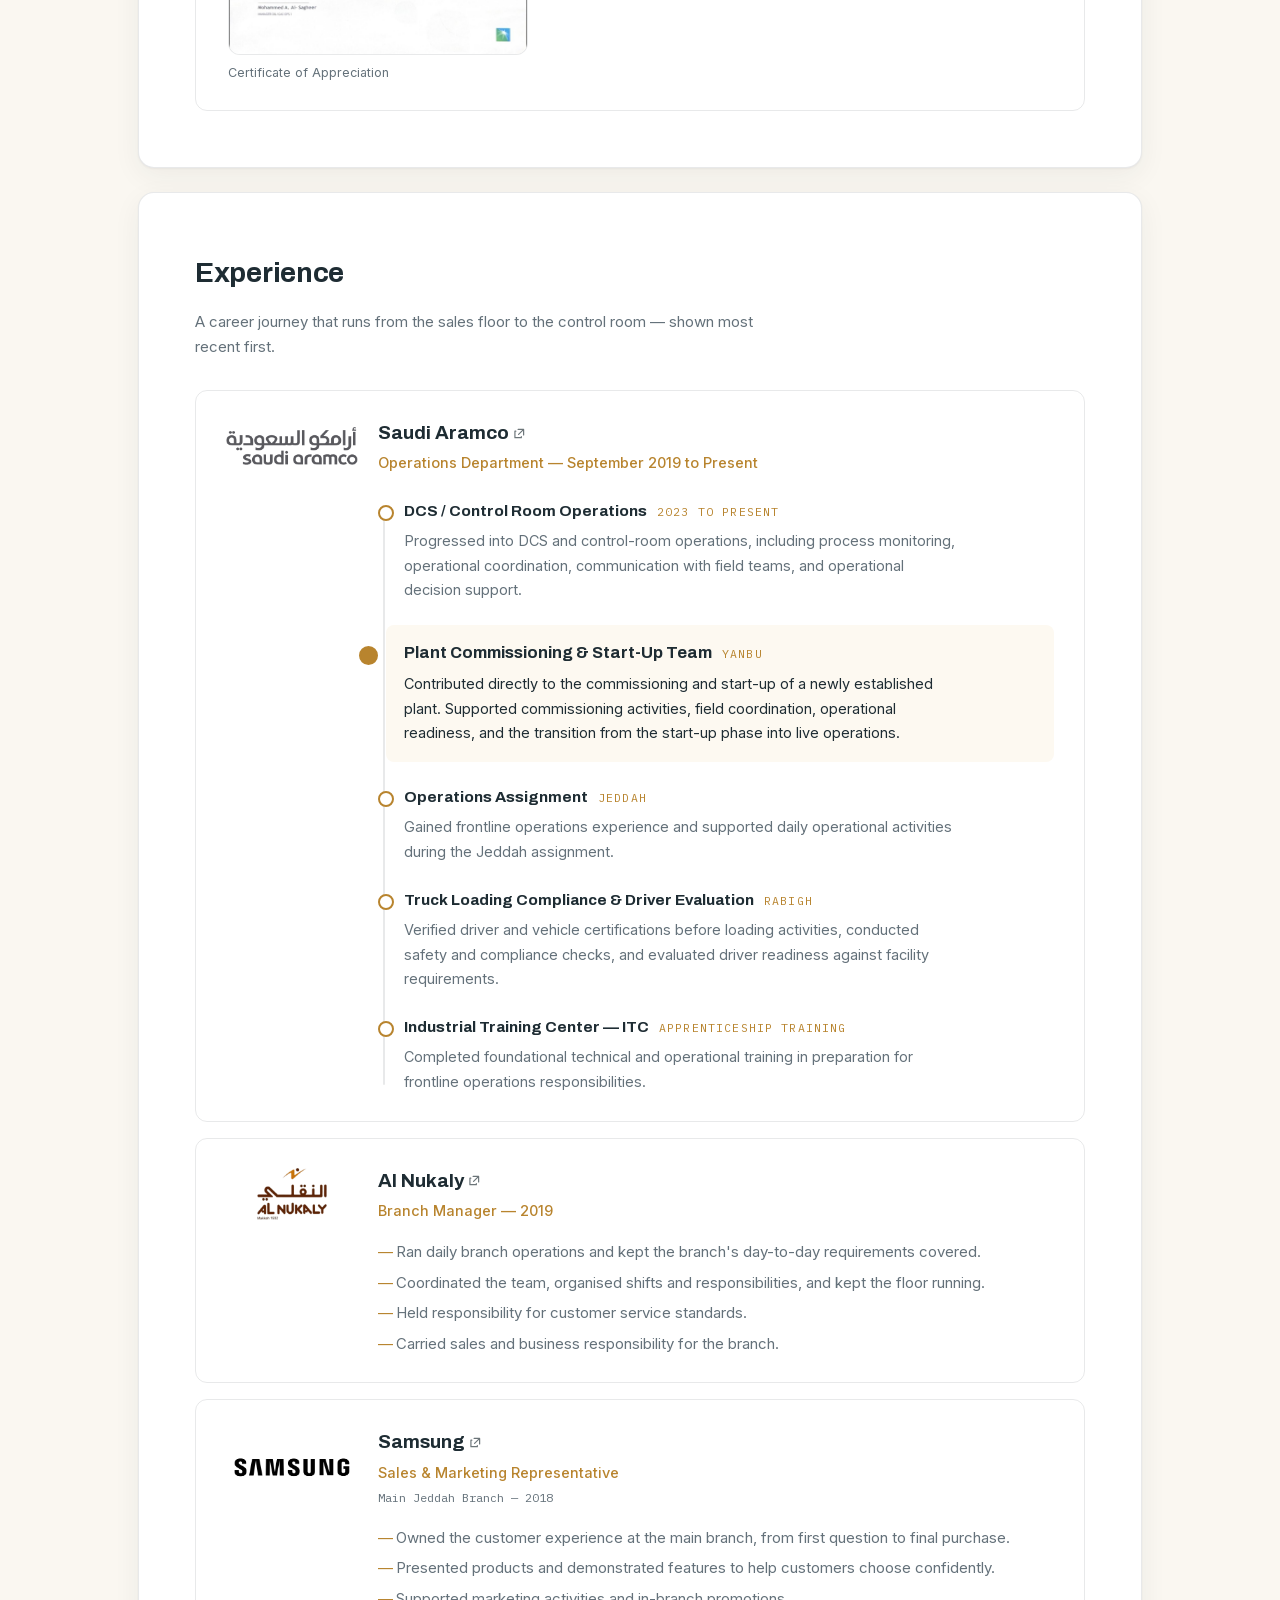
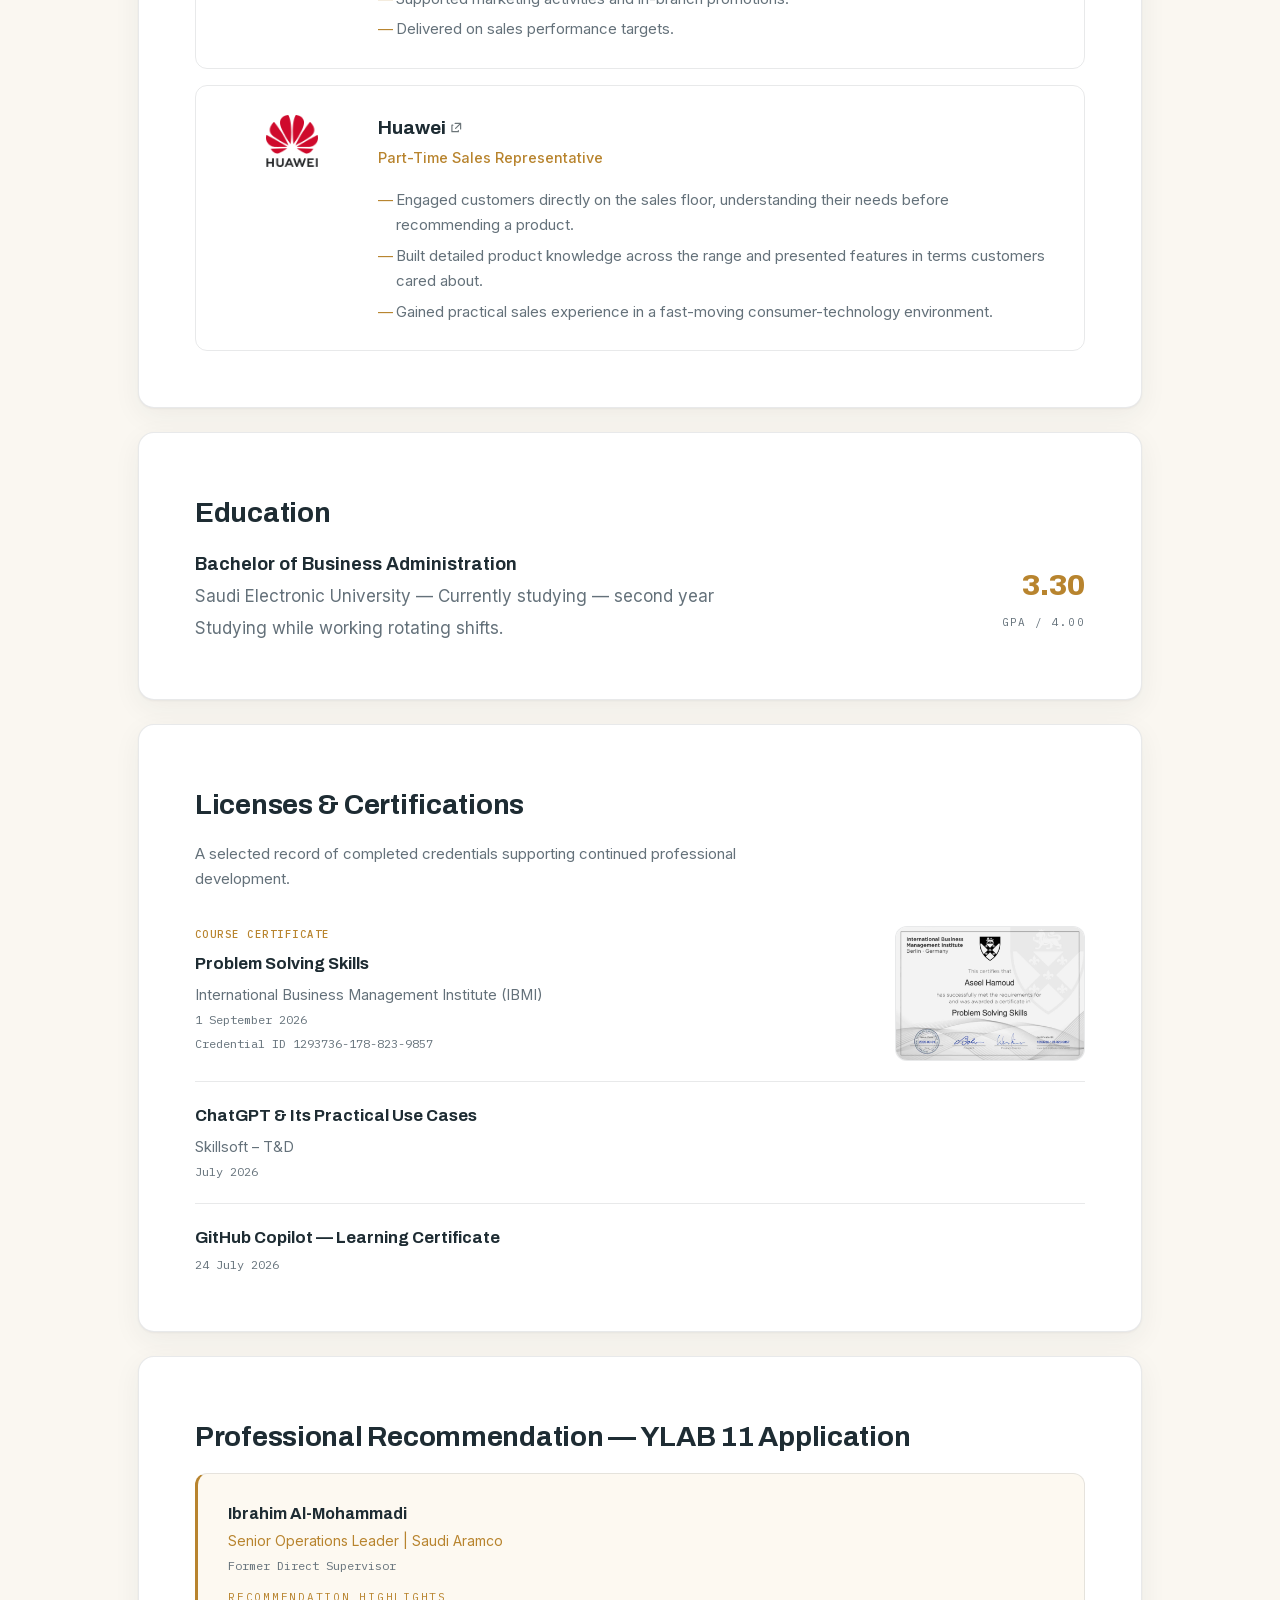
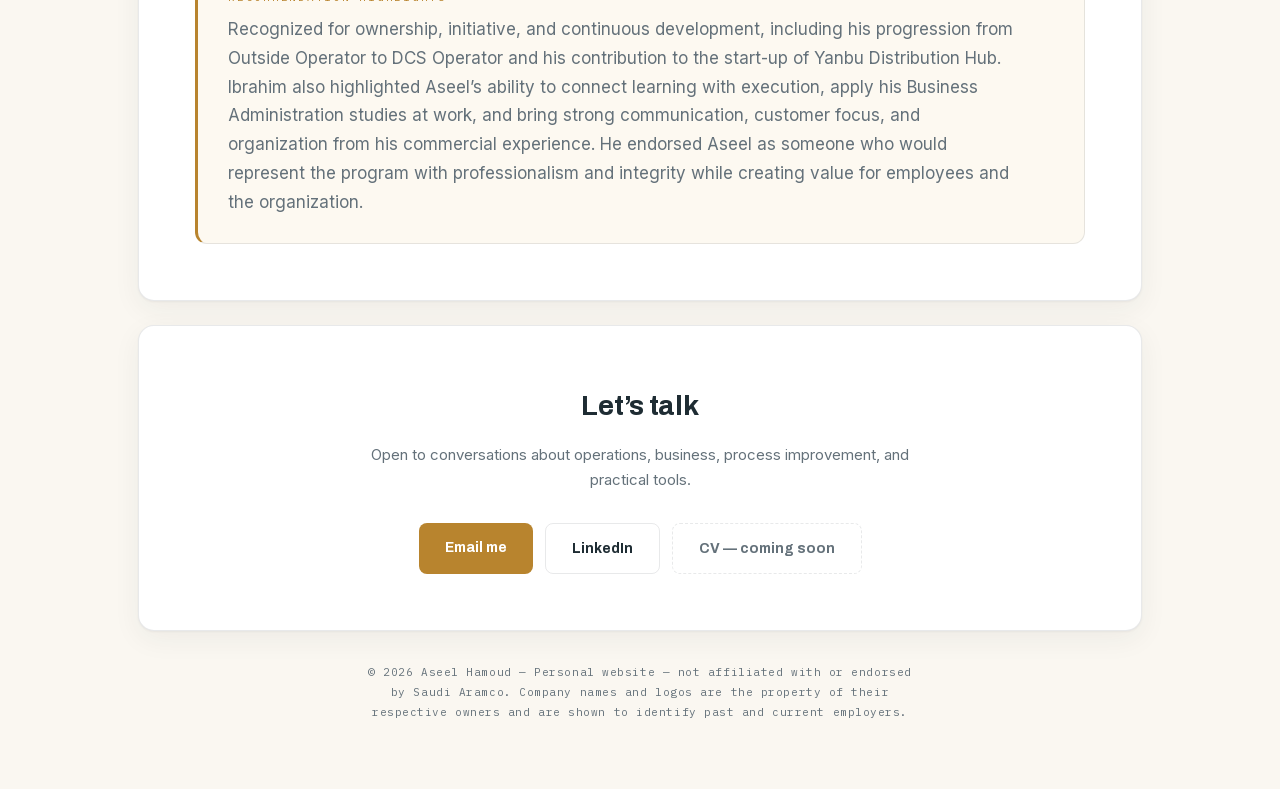
==== commit 864941b4: "Show the credential ID Aseel's decision. It renders only where one is recorded, so the two credentia" ====
--- a/index.html
+++ b/index.html
@@ -30,7 +30,7 @@
 <link rel="preload" href="assets/fonts/archivo-1.woff2" as="font" type="font/woff2" crossorigin>
 <link rel="stylesheet" href="assets/fonts/fonts.css">
 <link rel="stylesheet" href="assets/fonts/fonts-ar.css">
-<link rel="stylesheet" href="styles.css?v=53">
+<link rel="stylesheet" href="styles.css?v=54">
 </head>
 <body>
 
@@ -137,9 +137,9 @@
 
 </main>
 
-<script src="content.js?v=53"></script>
-<script src="content-ar.js?v=53"></script>
-<script src="script.js?v=53"></script>
+<script src="content.js?v=54"></script>
+<script src="content-ar.js?v=54"></script>
+<script src="script.js?v=54"></script>
 <noscript><p style="padding:2rem;font-family:sans-serif">This site needs JavaScript to display its content. — Aseel Hamoud, Operations Professional. Contact: bnhamoud22@gmail.com</p></noscript>
 </body>
 </html>
--- a/styles.css
+++ b/styles.css
@@ -417,6 +417,10 @@
 .cred h4 { font-family: var(--disp); font-weight: 700; font-size: 16.5px; }
 .cred-issuer { font-size: 14.5px; color: var(--muted); margin-top: 5px; }
 .cred-date { font-family: var(--mono); font-size: 12px; color: var(--muted); margin-top: 3px; }
+.cred-id { font-family: var(--mono); font-size: 12px; color: var(--muted); margin-top: 3px; }
+/* The number itself is Latin; isolate it so Arabic around it cannot
+   reorder its segments. */
+.cred-id span { unicode-bidi: isolate; }
 
 /* The thumbnail is evidence beside the credential, not the subject of the
    row — smaller here than the same component is inside a project card. */
@@ -528,6 +532,7 @@
 :root[dir="rtl"] .rec-relation,
 :root[dir="rtl"] .cred-type,
 :root[dir="rtl"] .cred-date,
+:root[dir="rtl"] .cred-id,
 :root[dir="rtl"] .foot p,
 :root[dir="rtl"] .status-kinds,
 :root[dir="rtl"] .job-title .period {
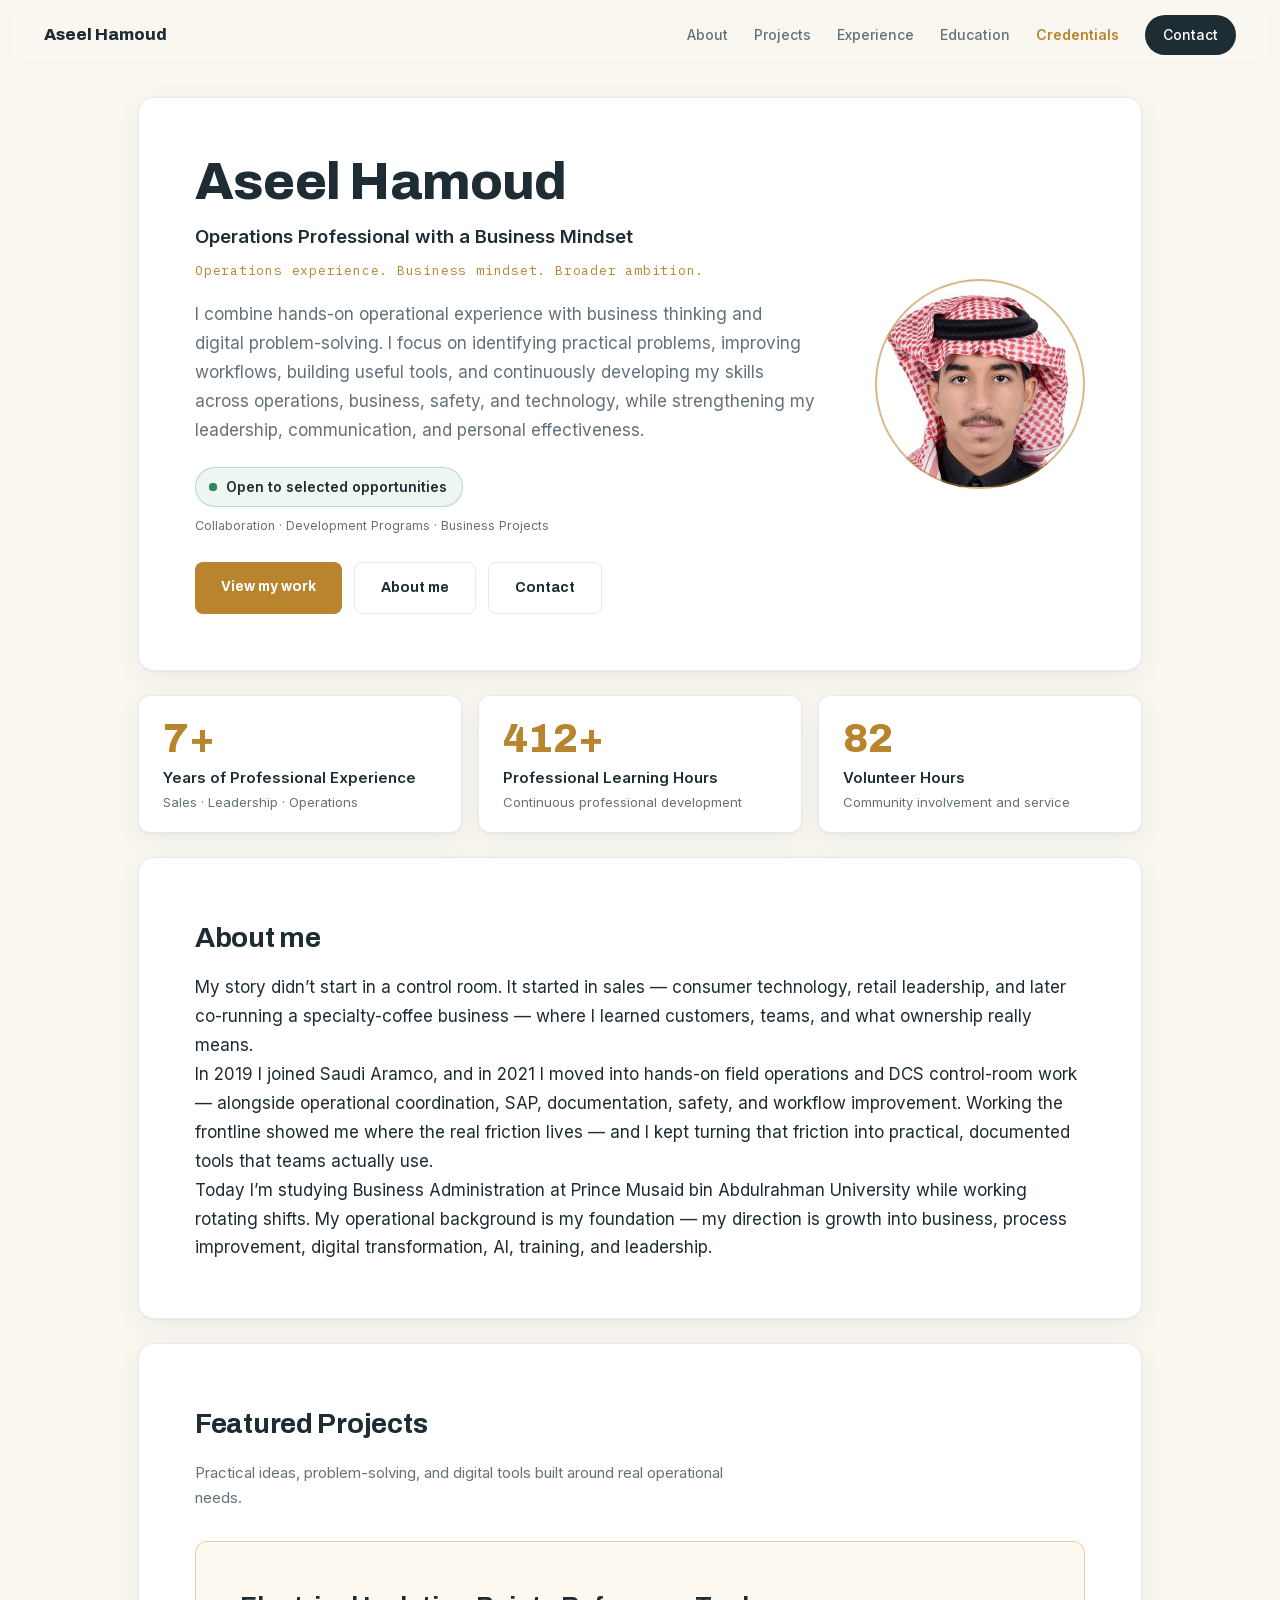
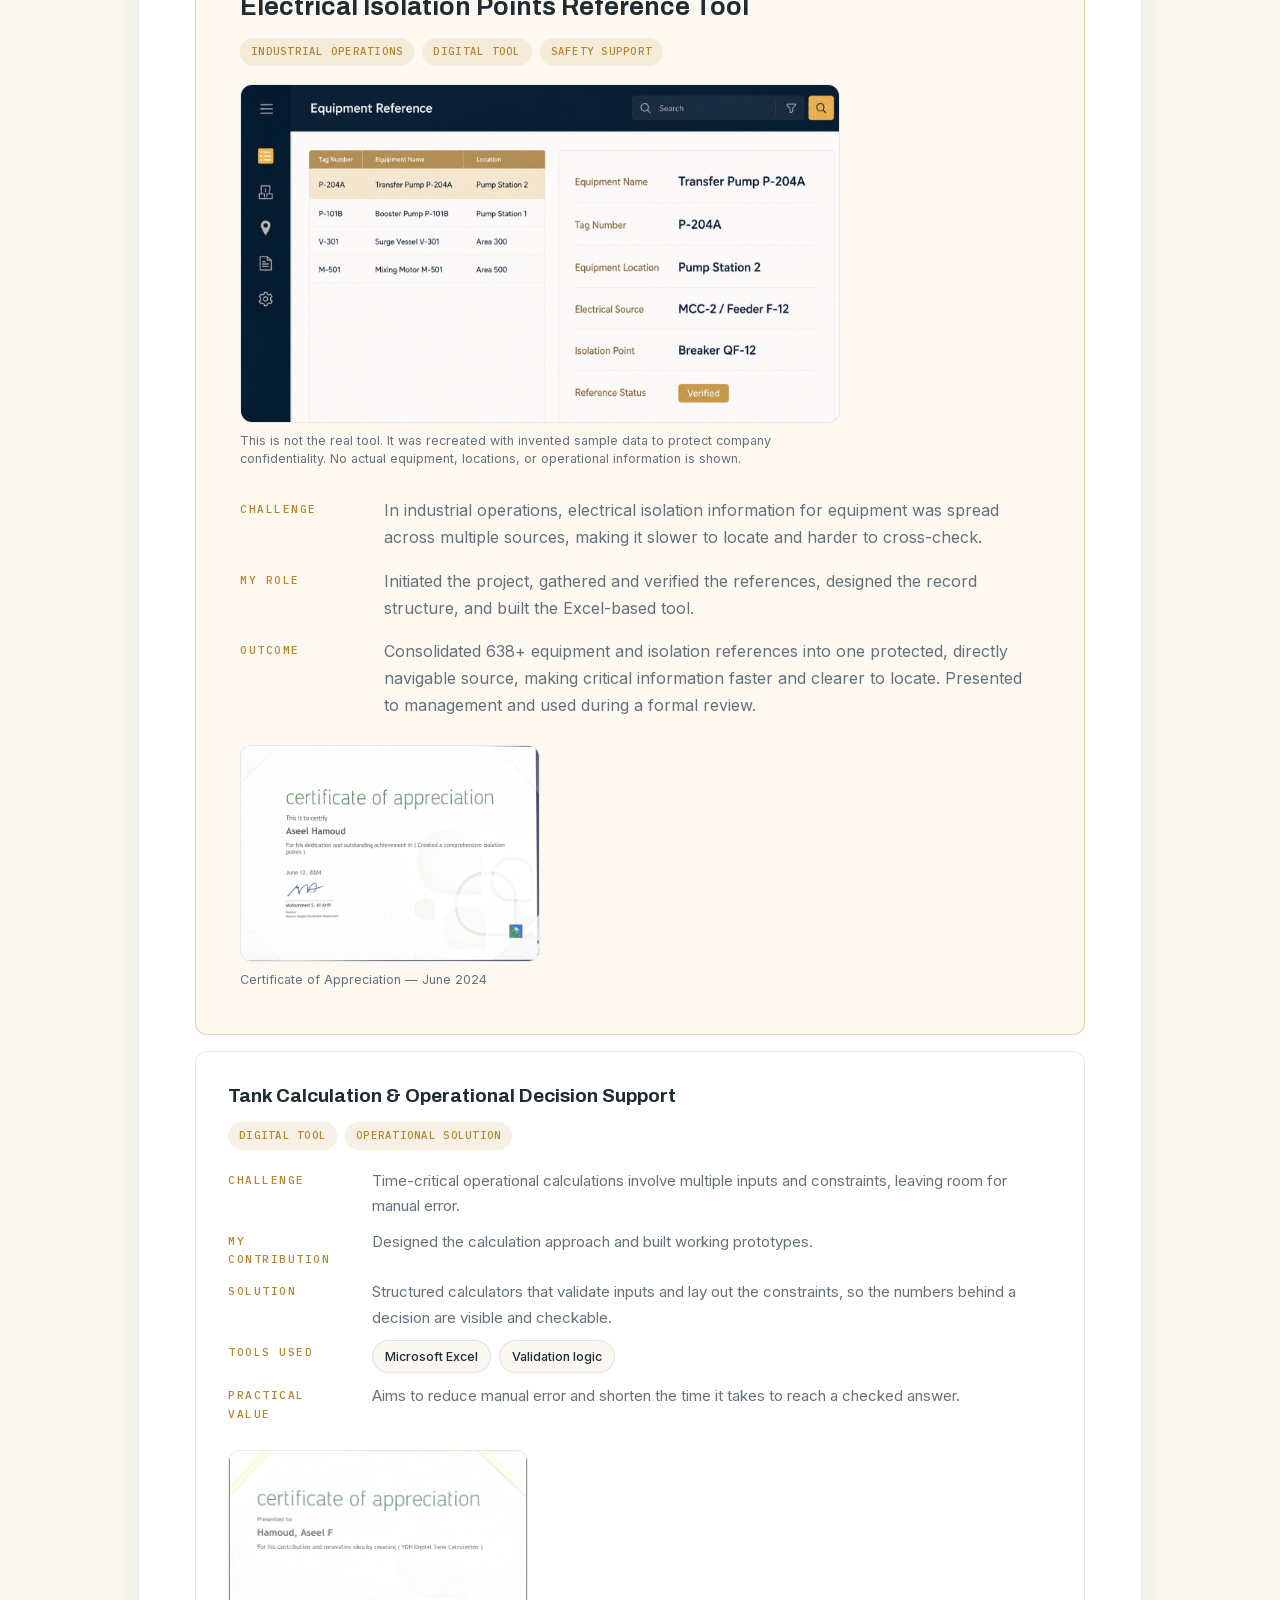
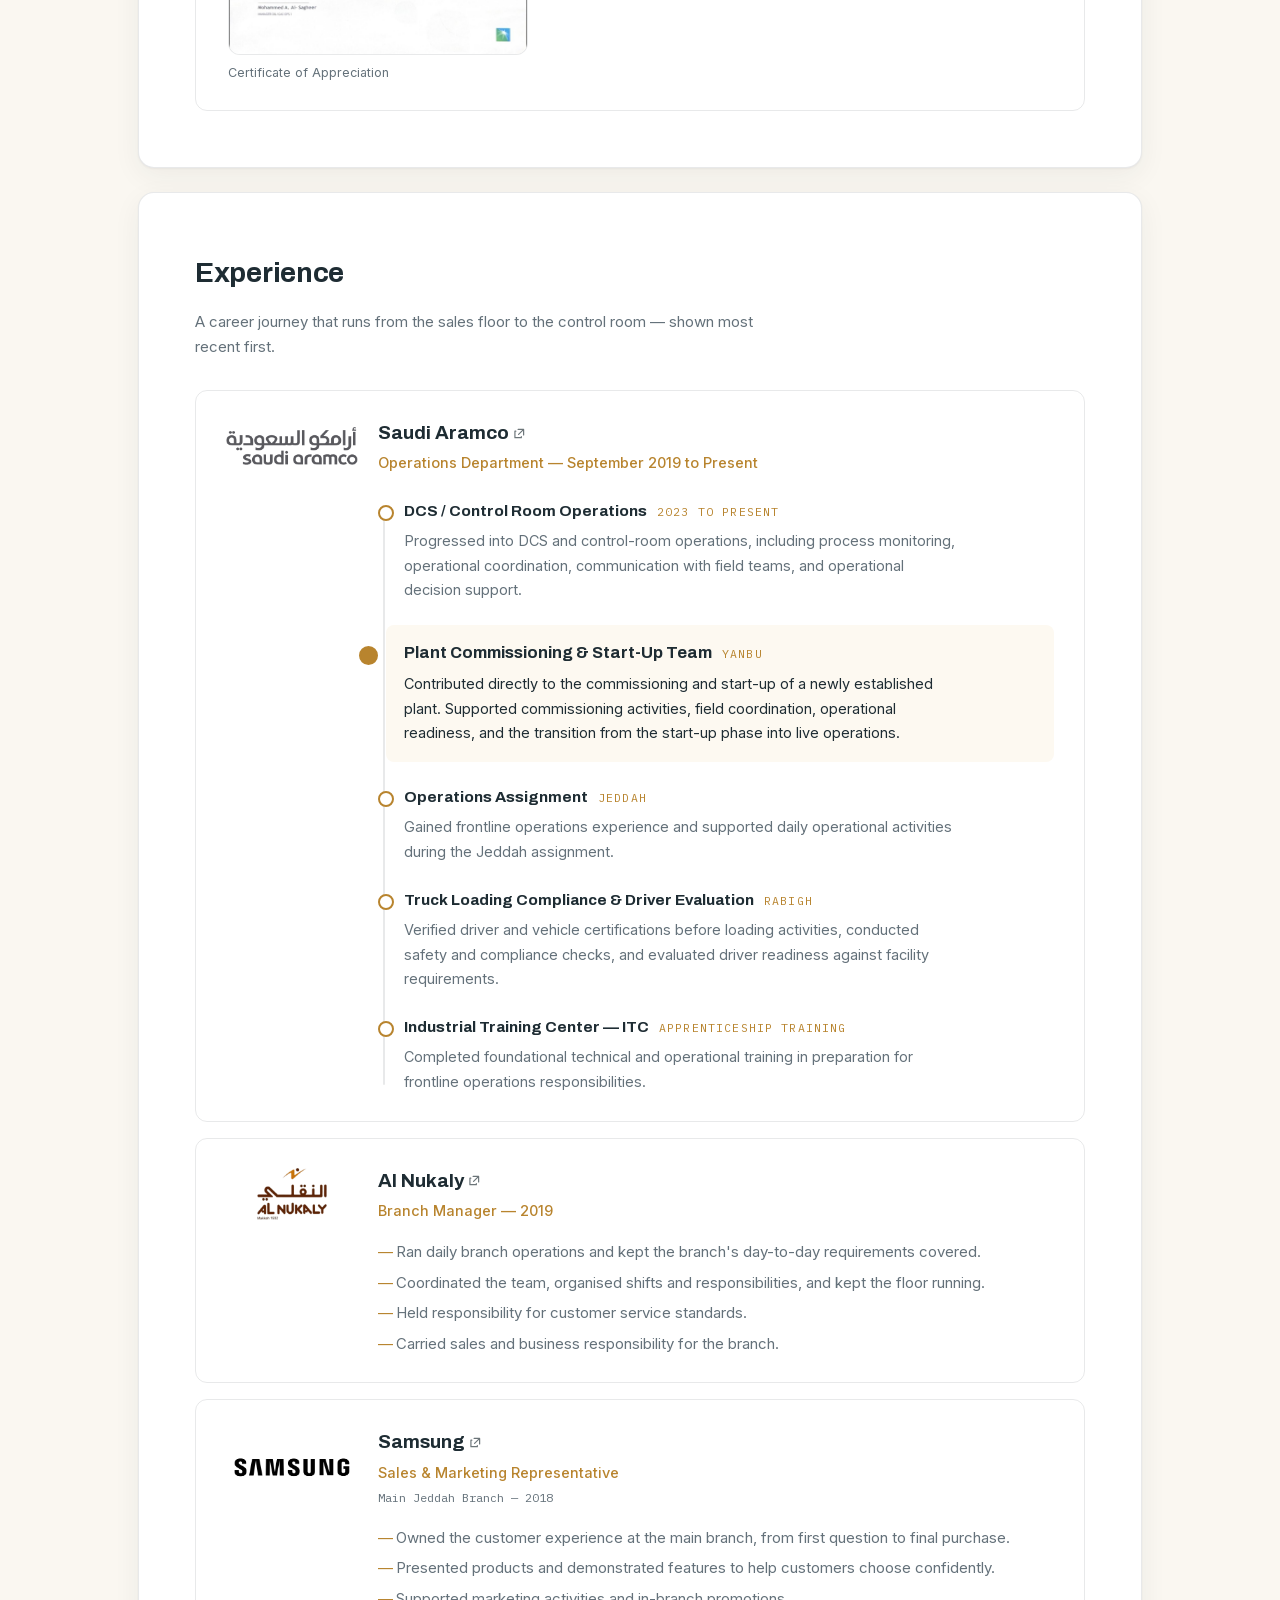
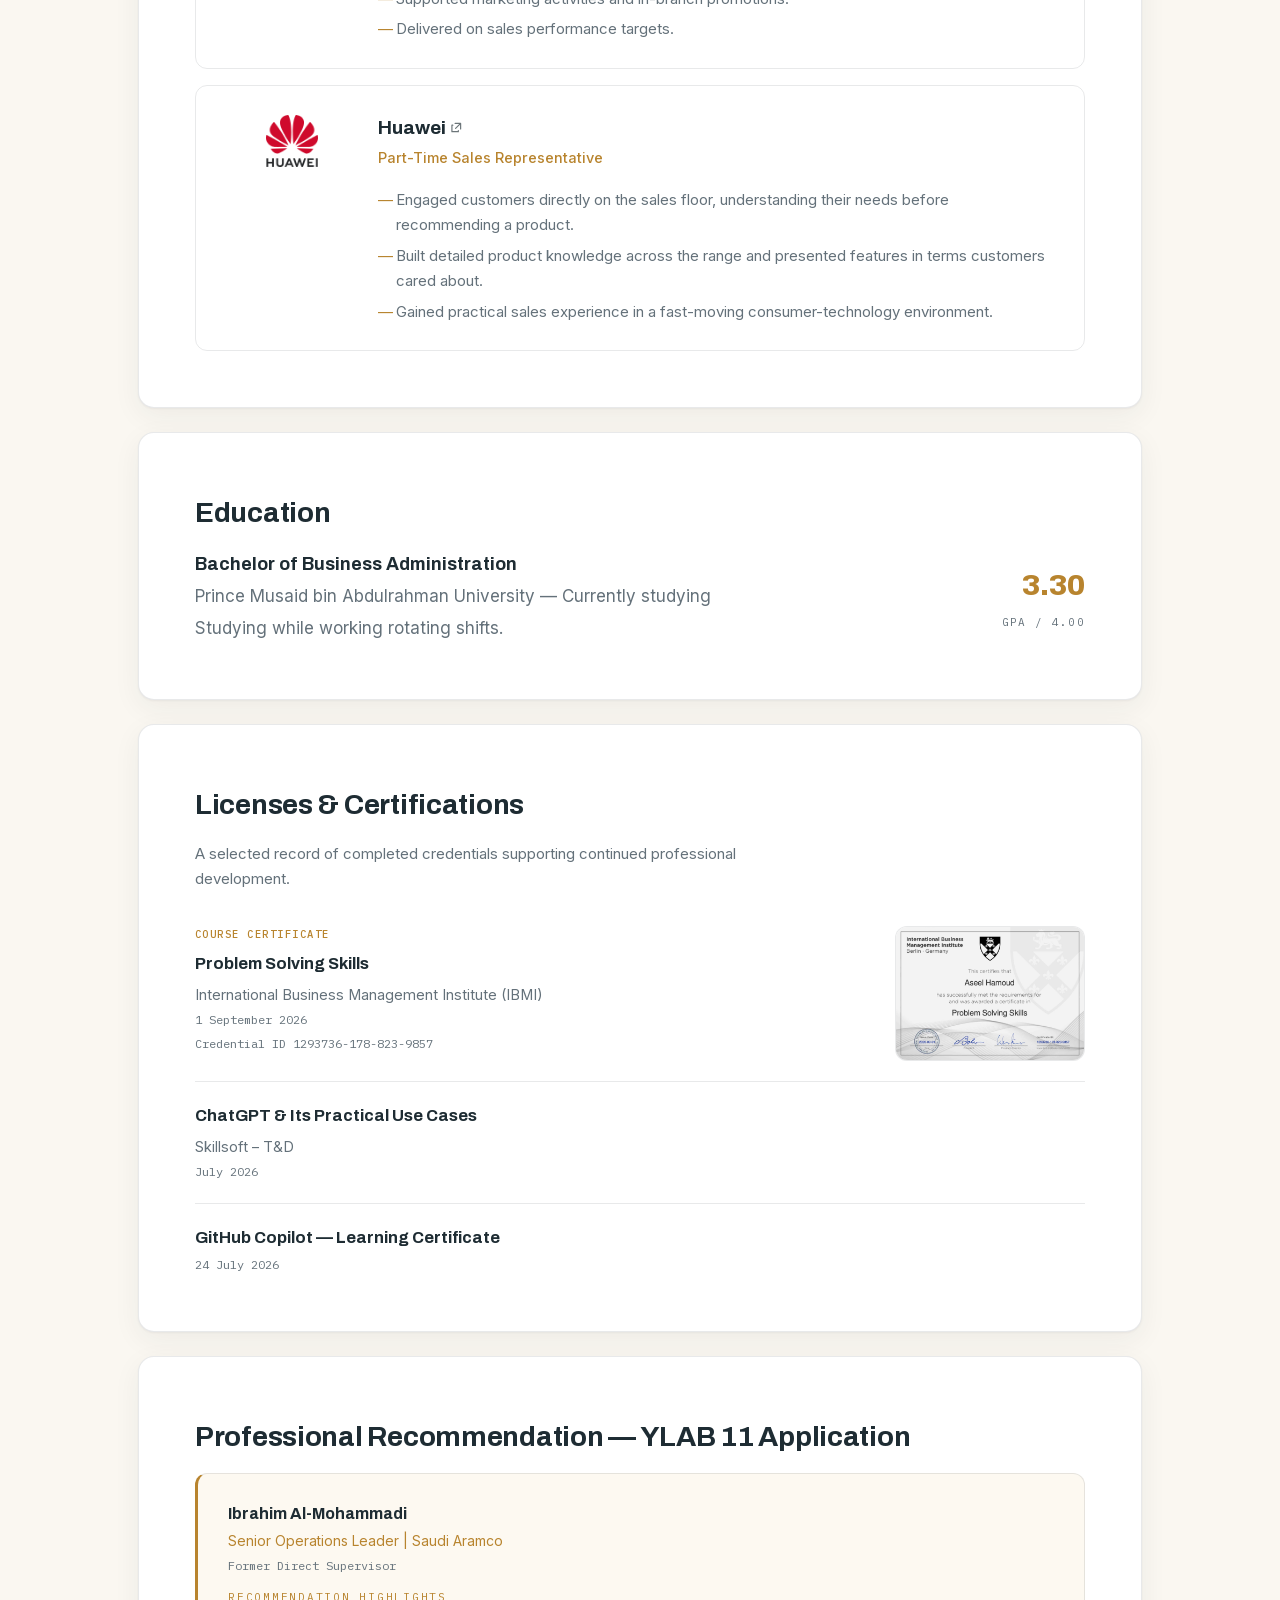
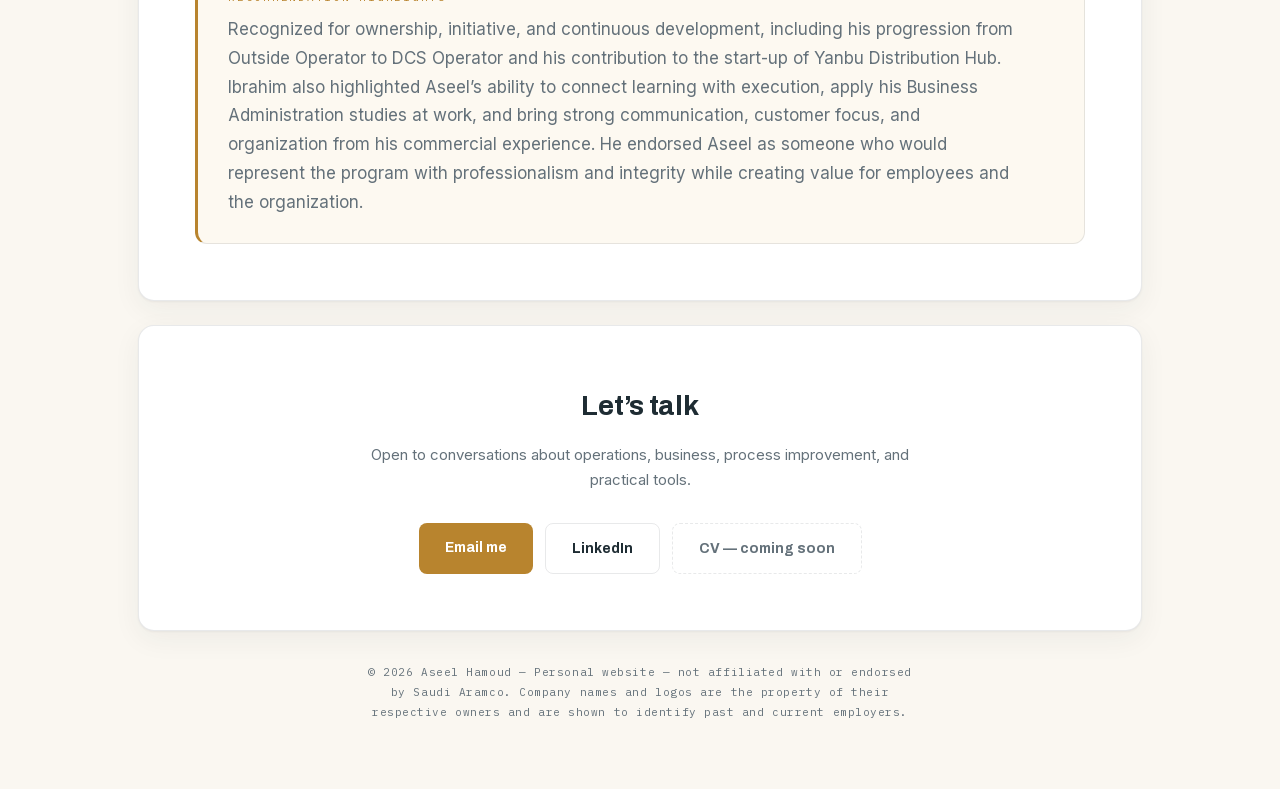
==== commit bfc5fb46: "Correct the university name and drop the study level Aseel's corrections: the university is Prince M" ====
--- a/index.html
+++ b/index.html
@@ -30,7 +30,7 @@
 <link rel="preload" href="assets/fonts/archivo-1.woff2" as="font" type="font/woff2" crossorigin>
 <link rel="stylesheet" href="assets/fonts/fonts.css">
 <link rel="stylesheet" href="assets/fonts/fonts-ar.css">
-<link rel="stylesheet" href="styles.css?v=54">
+<link rel="stylesheet" href="styles.css?v=55">
 </head>
 <body>
 
@@ -137,9 +137,9 @@
 
 </main>
 
-<script src="content.js?v=54"></script>
-<script src="content-ar.js?v=54"></script>
-<script src="script.js?v=54"></script>
+<script src="content.js?v=55"></script>
+<script src="content-ar.js?v=55"></script>
+<script src="script.js?v=55"></script>
 <noscript><p style="padding:2rem;font-family:sans-serif">This site needs JavaScript to display its content. — Aseel Hamoud, Operations Professional. Contact: bnhamoud22@gmail.com</p></noscript>
 </body>
 </html>
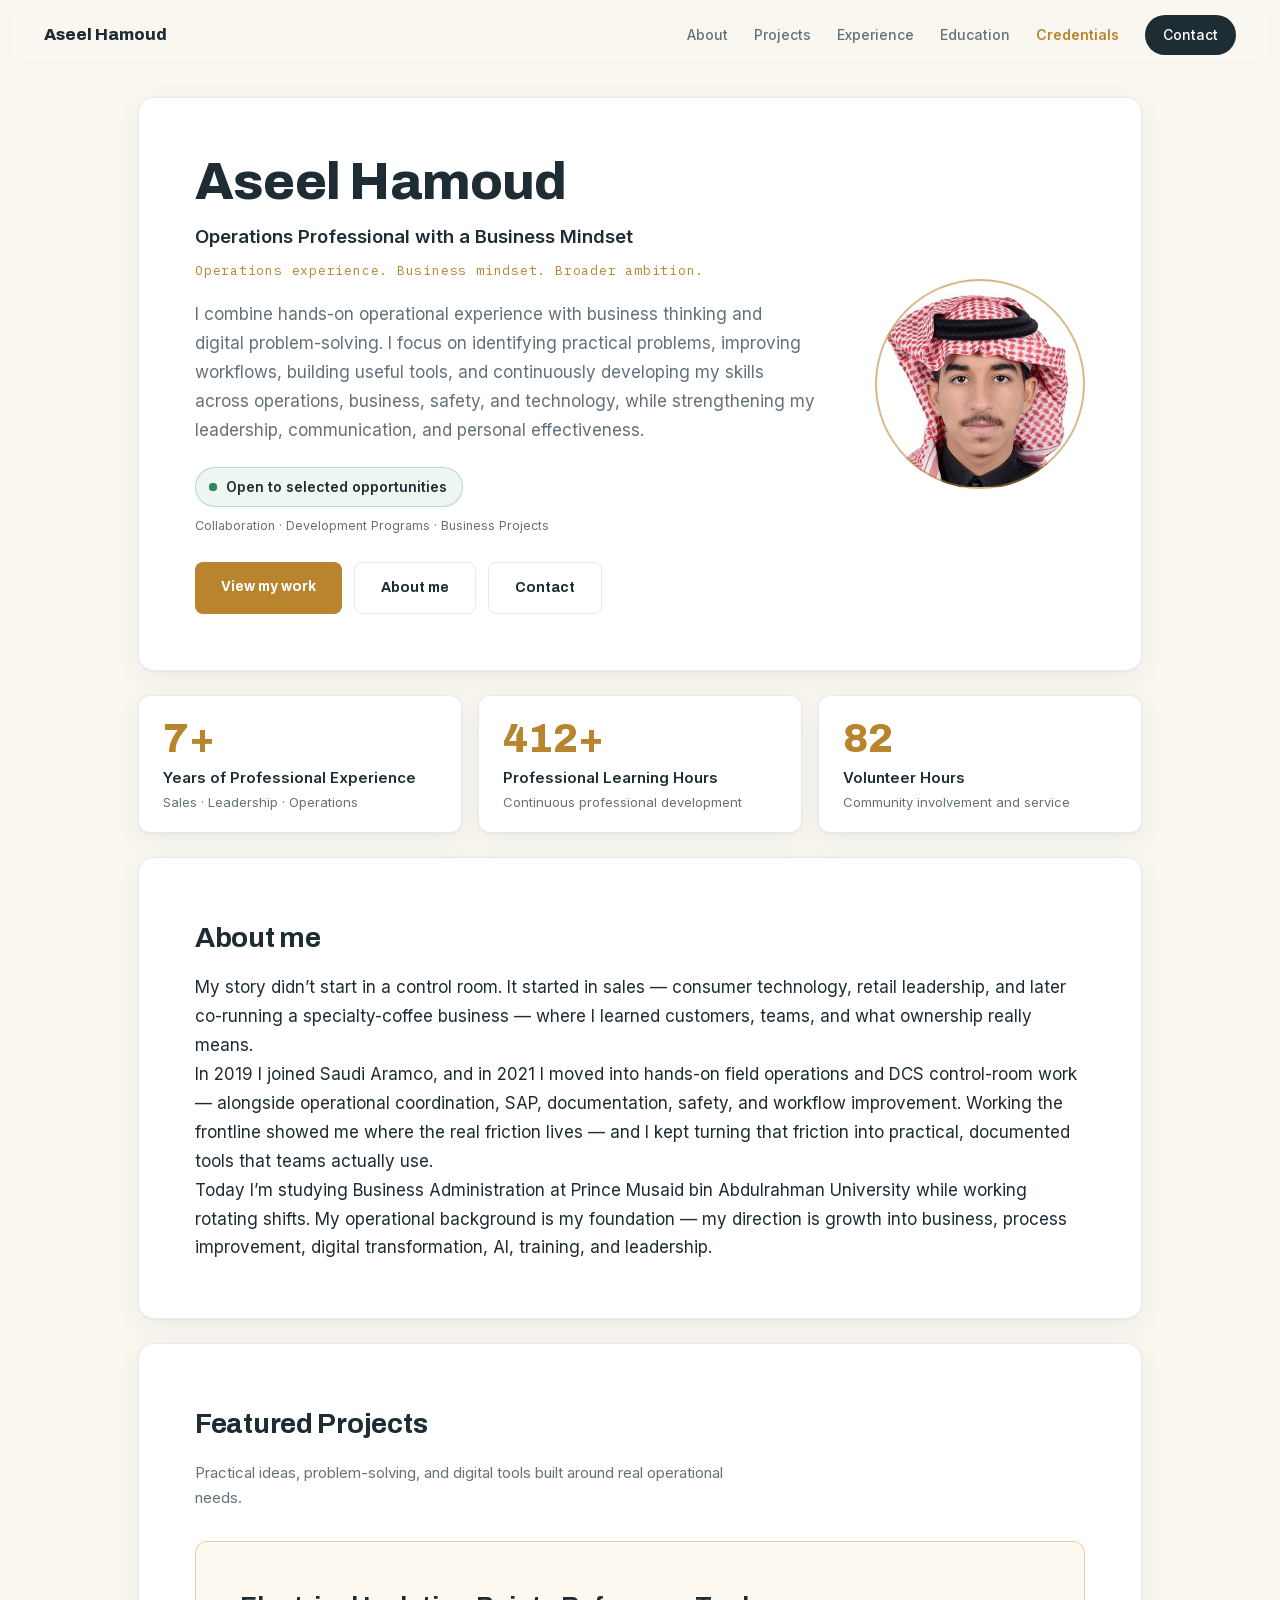
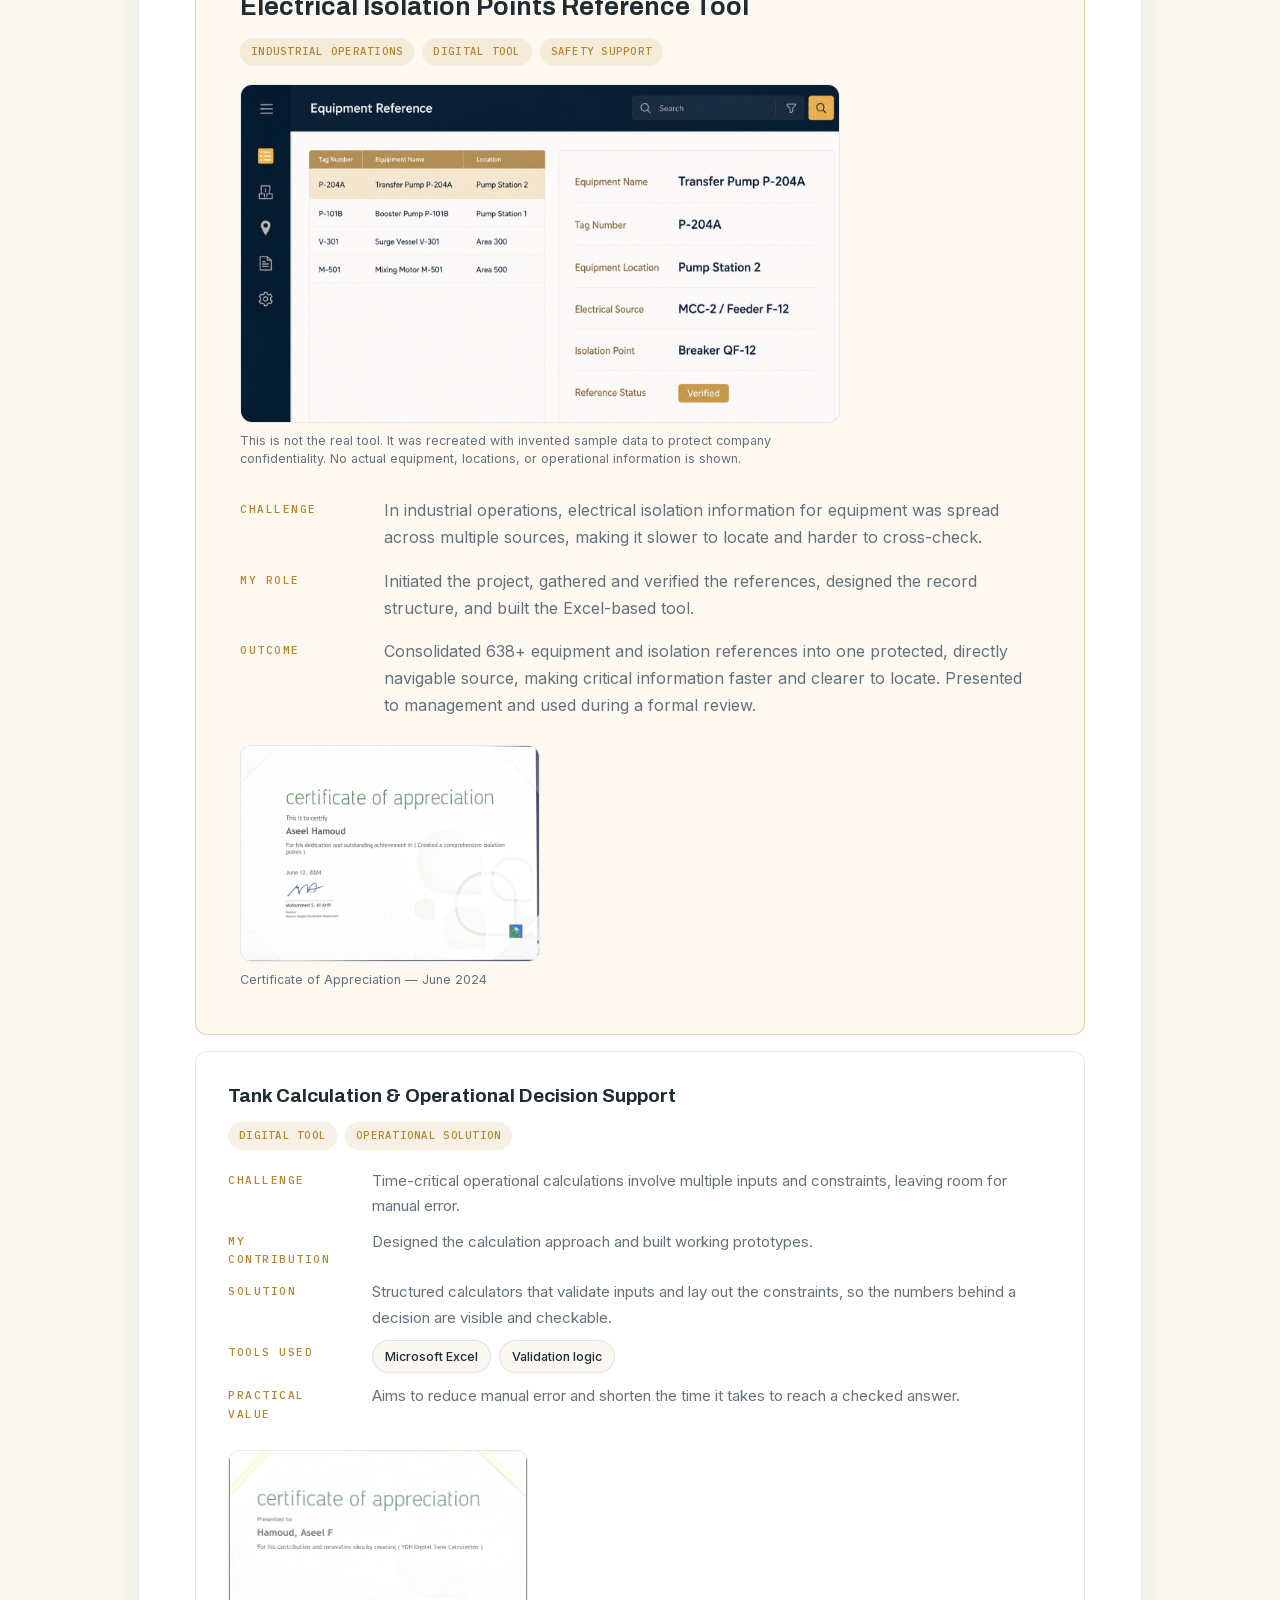
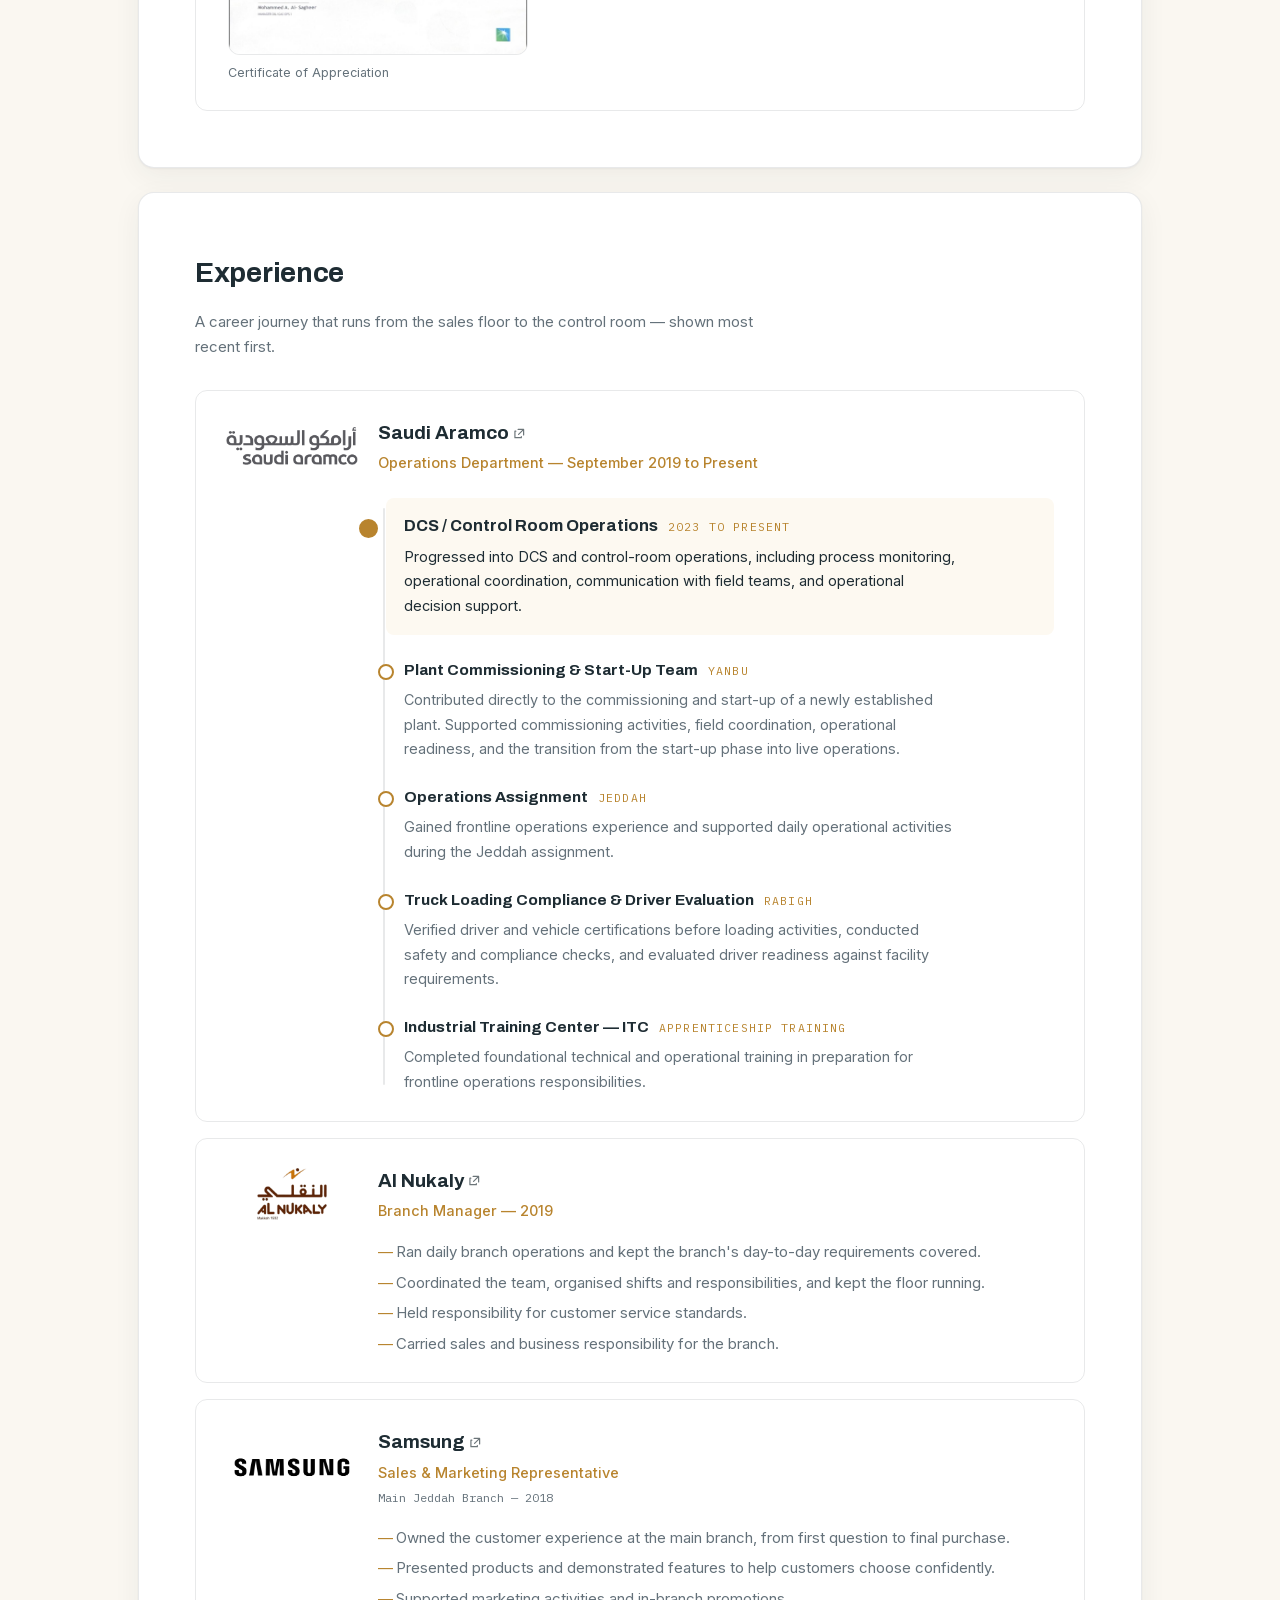
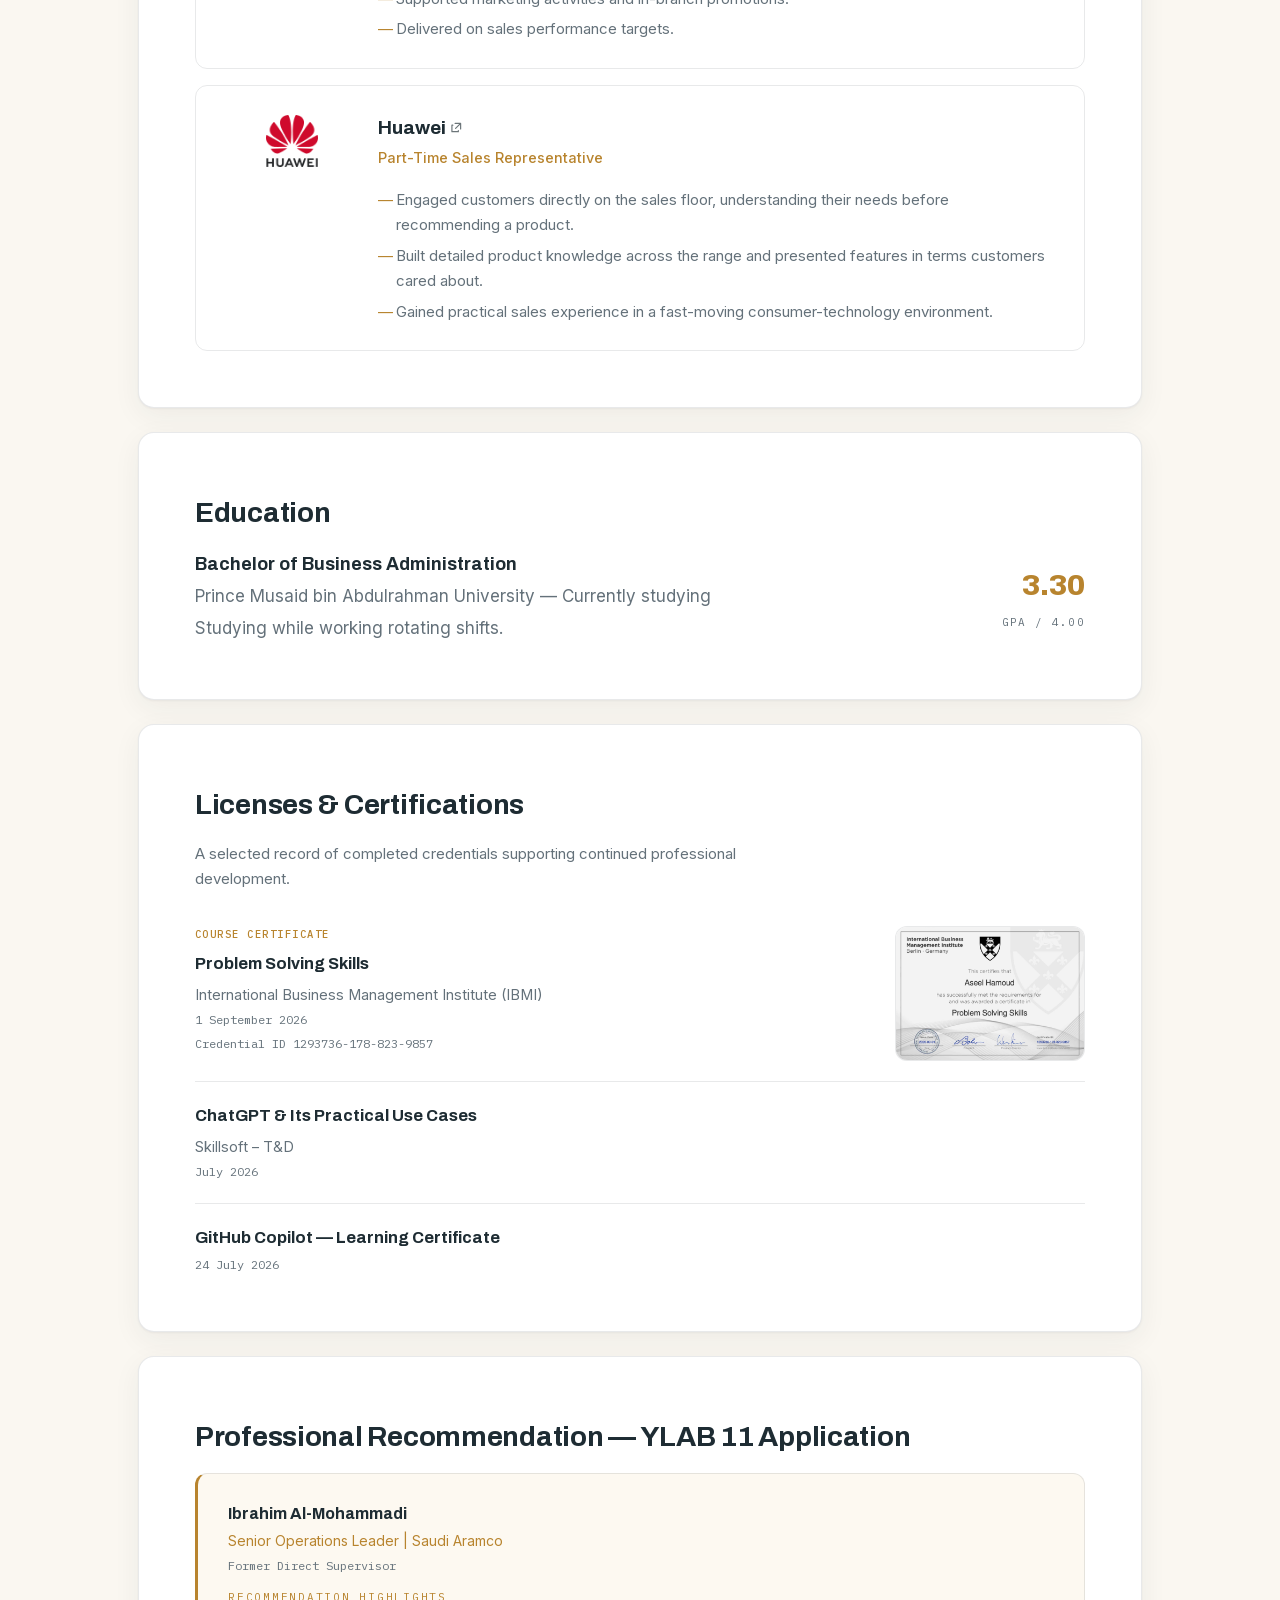
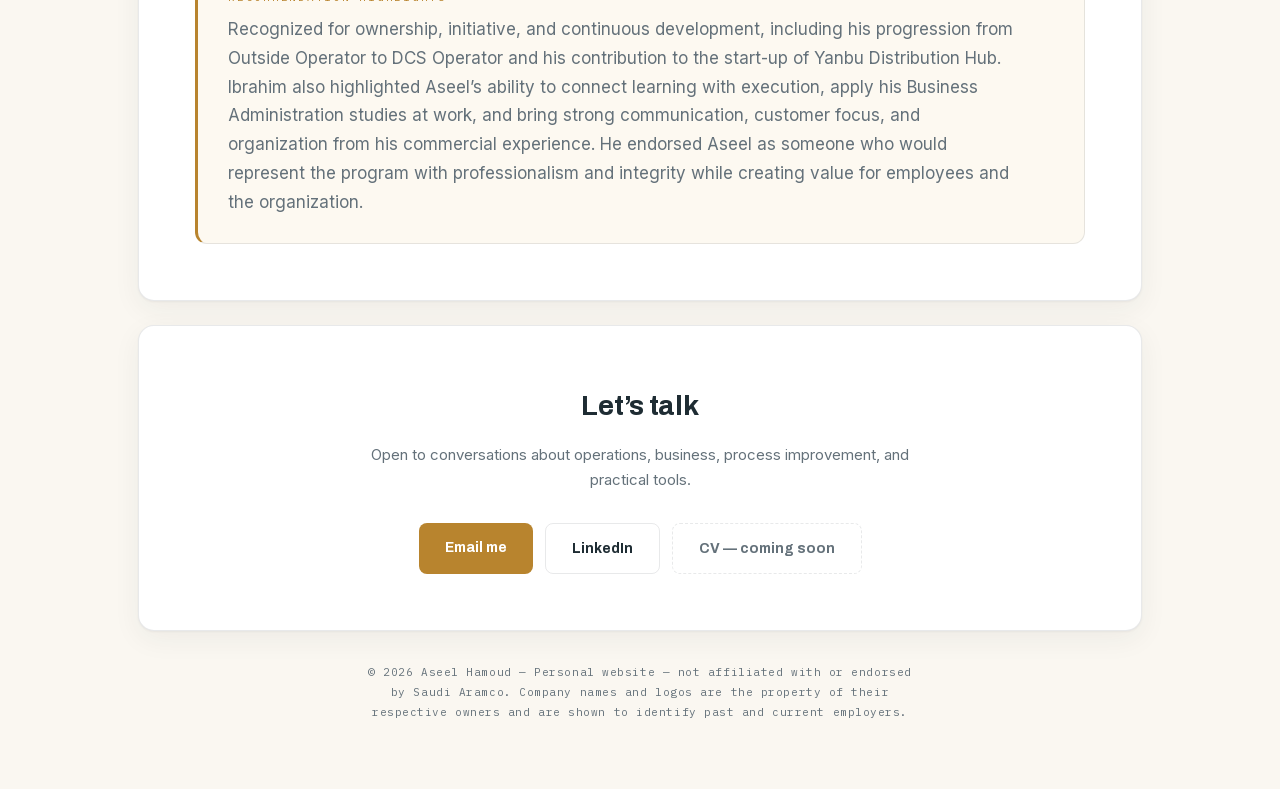
==== commit 20030002: "Highlight the current role instead of the start-up assignment The emphasis was on Plant Commissionin" ====
--- a/index.html
+++ b/index.html
@@ -1,4 +1,5 @@
 <!doctype html>
+<!-- Trigger GitHub Pages rebuild -->
 <html lang="en">
 <head>
 <meta charset="utf-8">
@@ -30,7 +31,7 @@
 <link rel="preload" href="assets/fonts/archivo-1.woff2" as="font" type="font/woff2" crossorigin>
 <link rel="stylesheet" href="assets/fonts/fonts.css">
 <link rel="stylesheet" href="assets/fonts/fonts-ar.css">
-<link rel="stylesheet" href="styles.css?v=55">
+<link rel="stylesheet" href="styles.css?v=56">
 </head>
 <body>
 
@@ -137,9 +138,9 @@
 
 </main>
 
-<script src="content.js?v=55"></script>
-<script src="content-ar.js?v=55"></script>
-<script src="script.js?v=55"></script>
+<script src="content.js?v=56"></script>
+<script src="content-ar.js?v=56"></script>
+<script src="script.js?v=56"></script>
 <noscript><p style="padding:2rem;font-family:sans-serif">This site needs JavaScript to display its content. — Aseel Hamoud, Operations Professional. Contact: bnhamoud22@gmail.com</p></noscript>
 </body>
 </html>
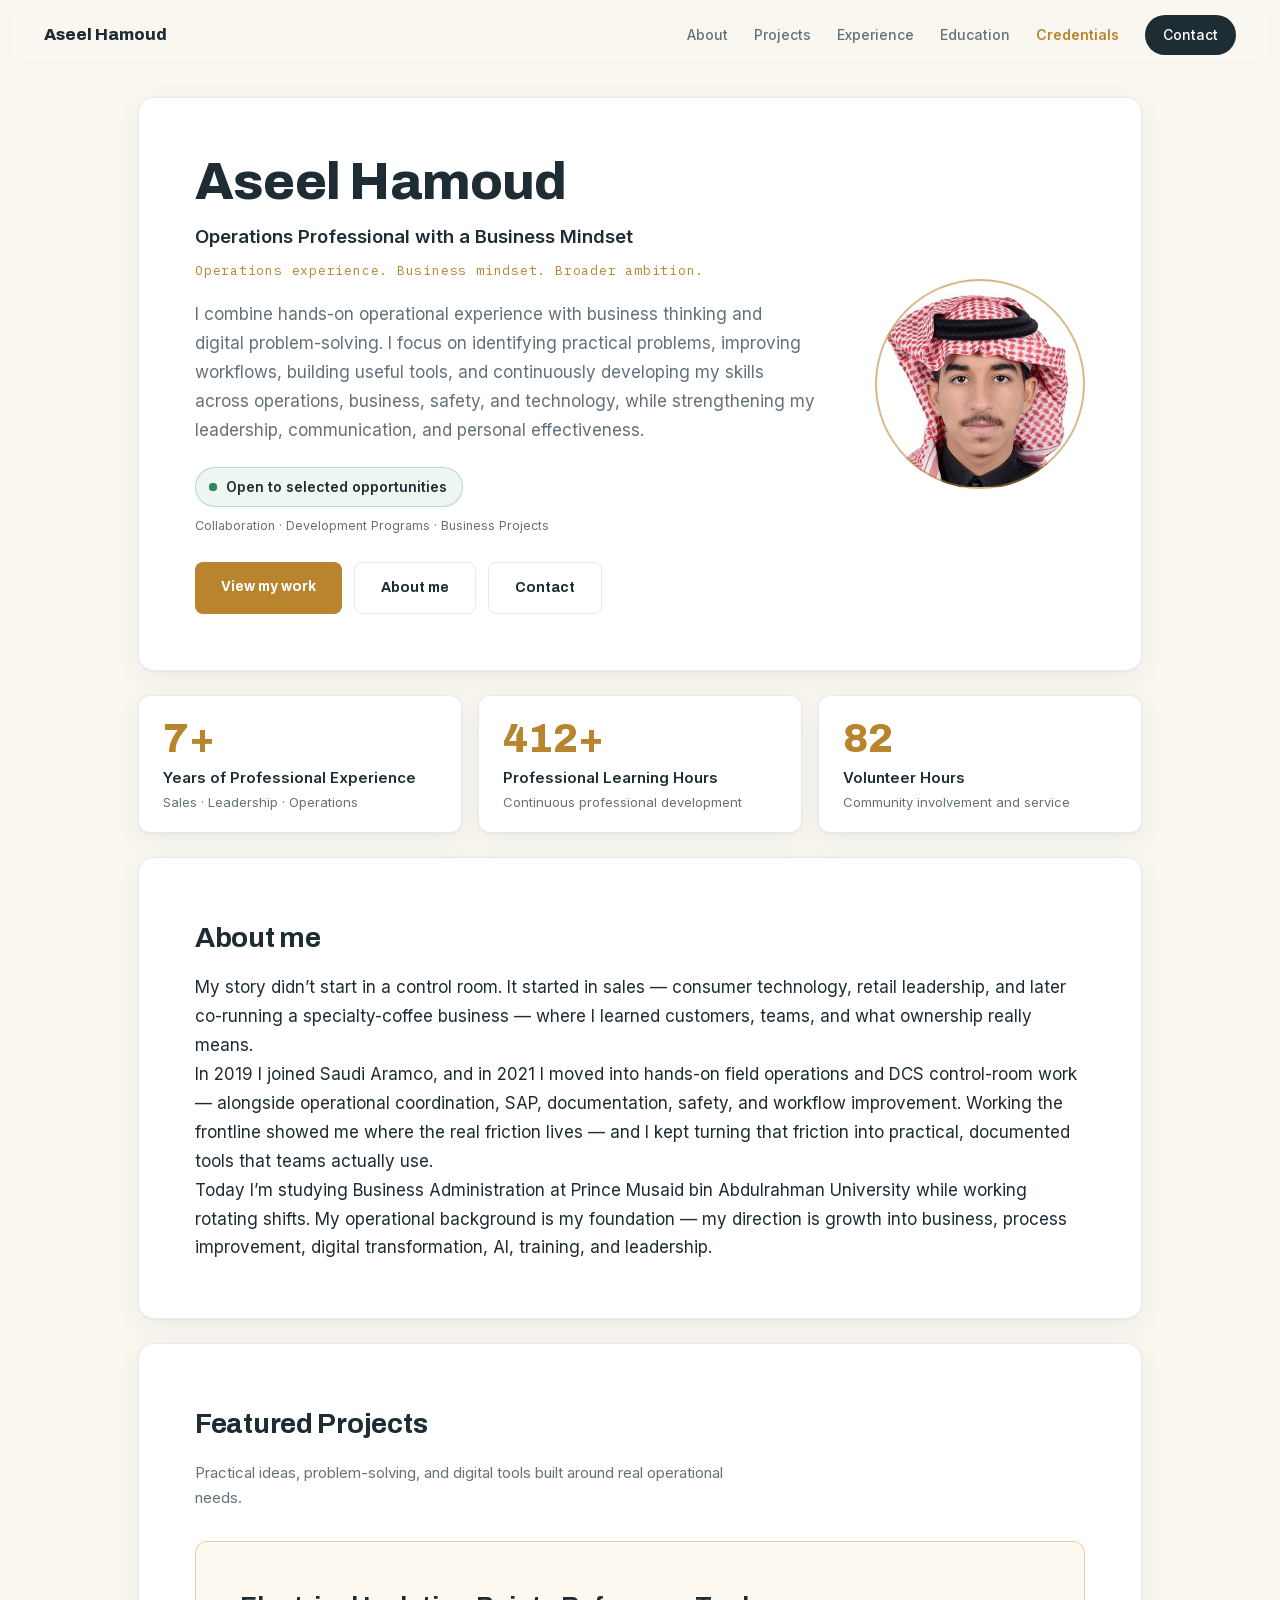
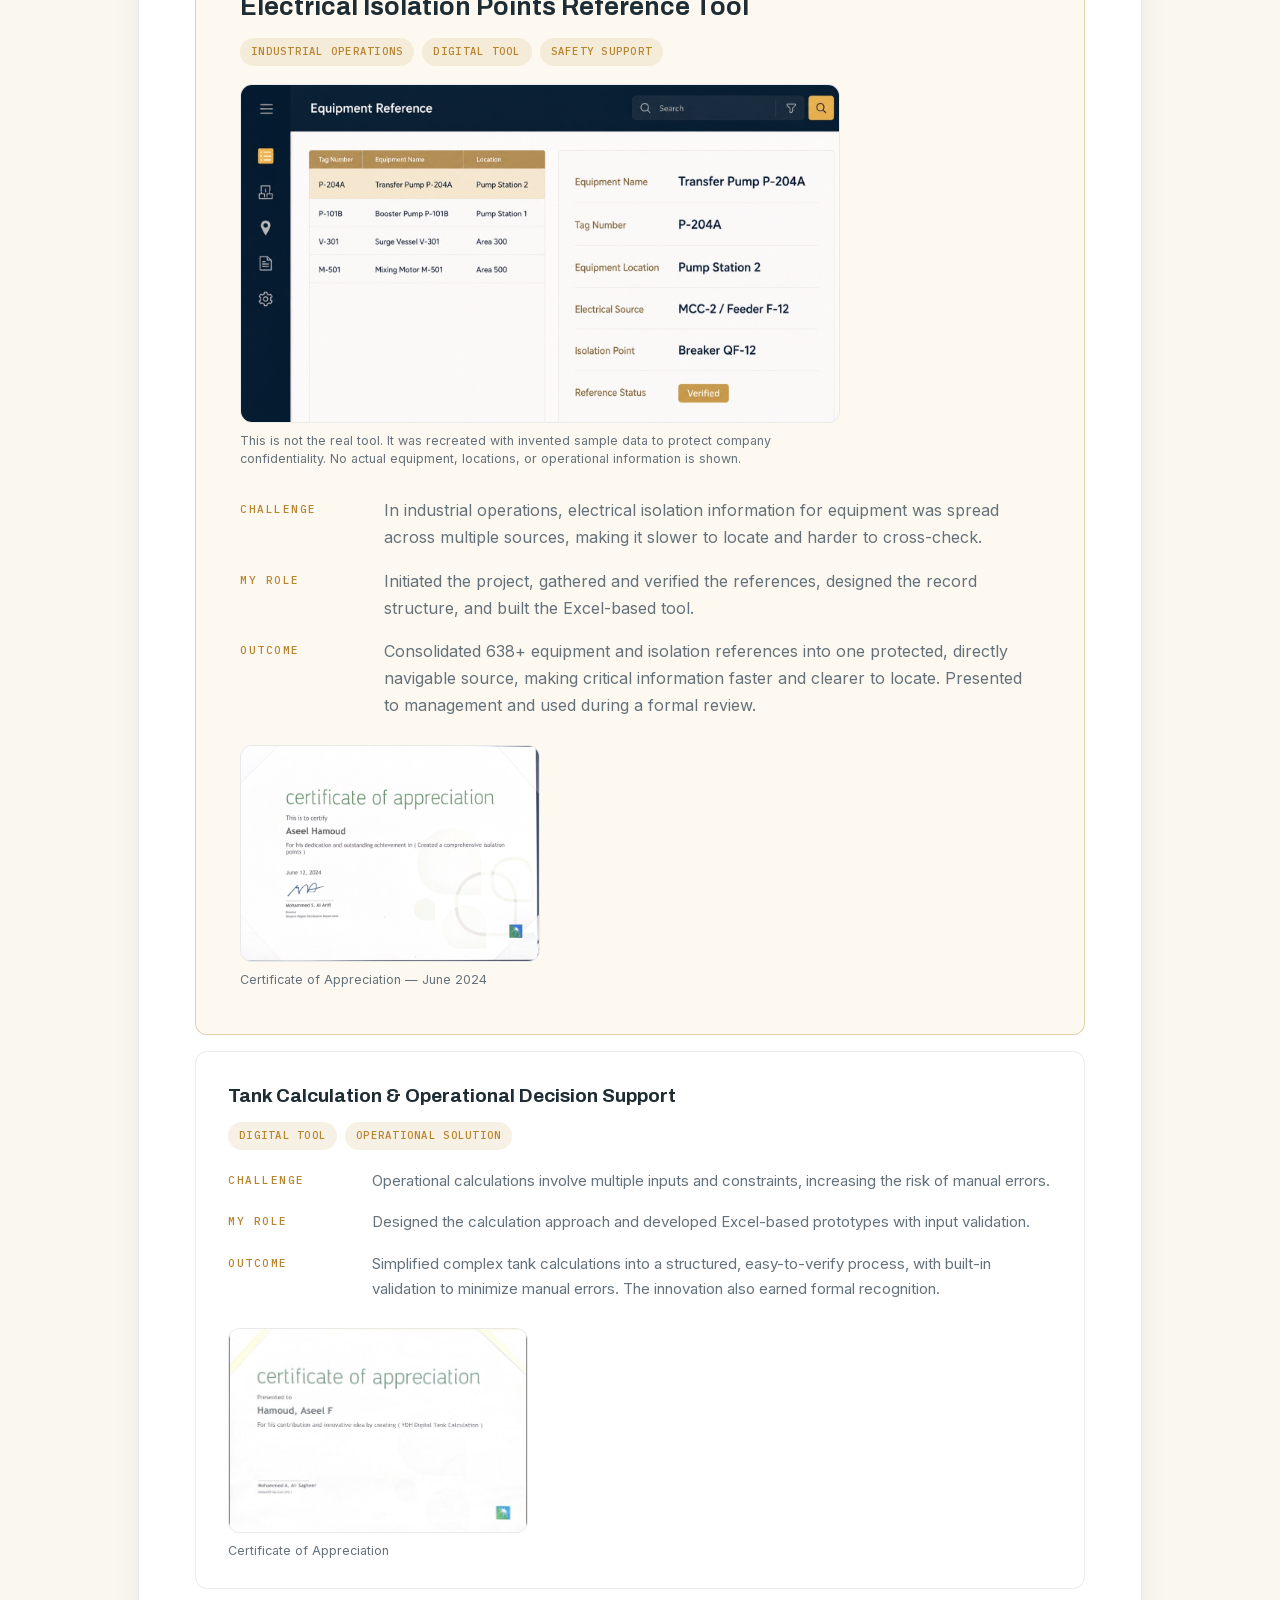
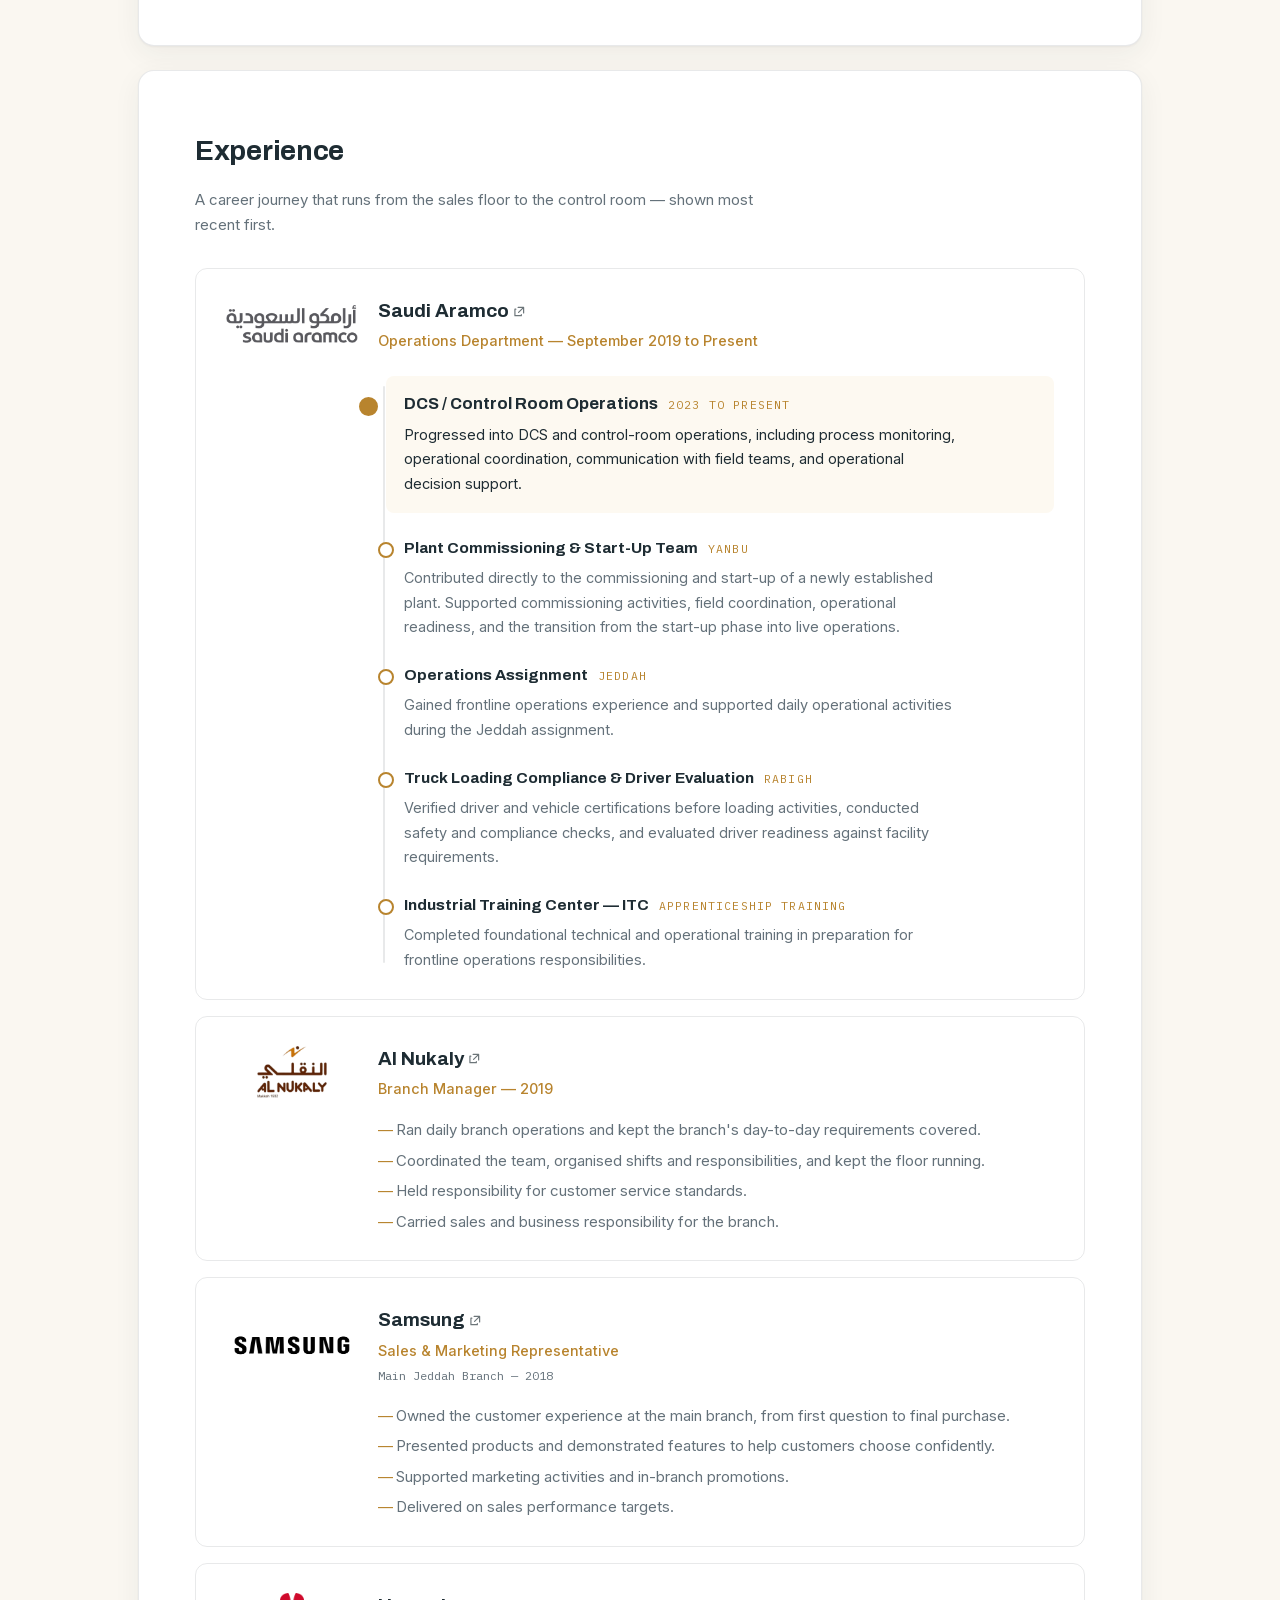
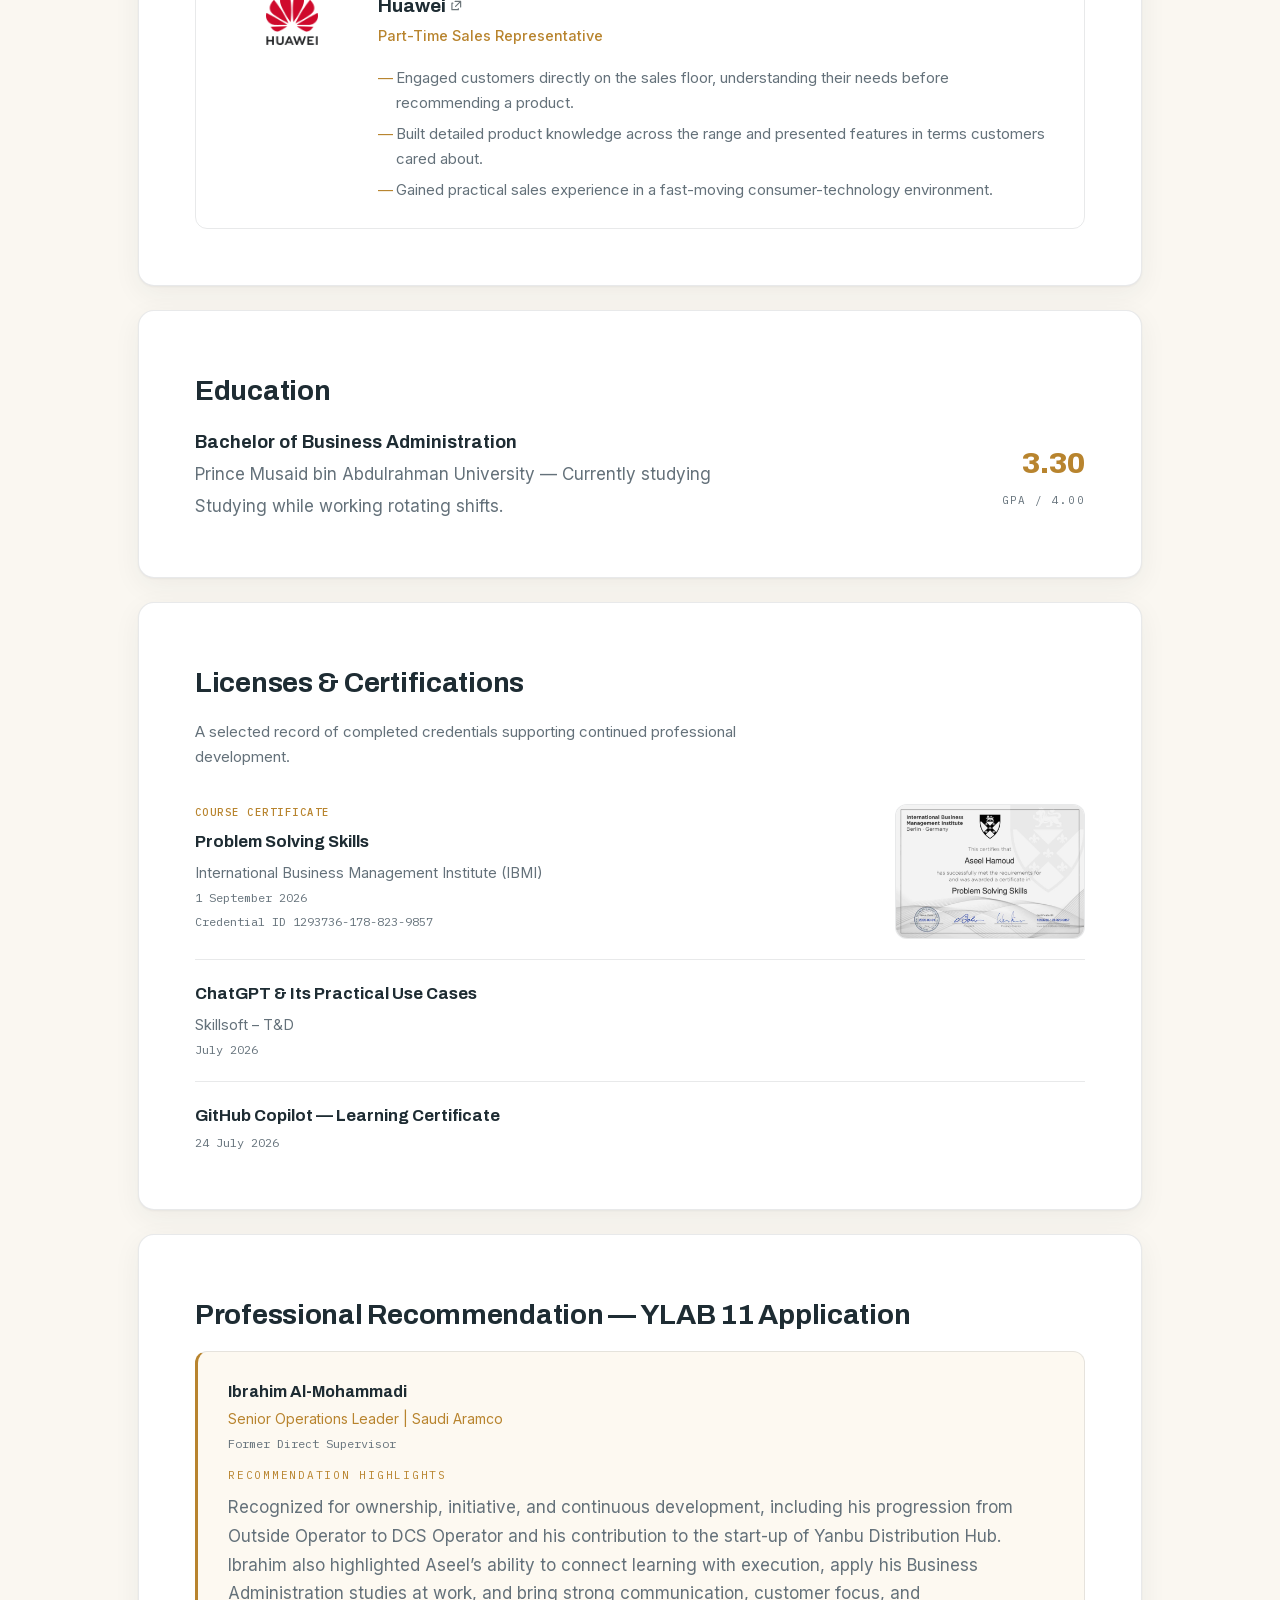
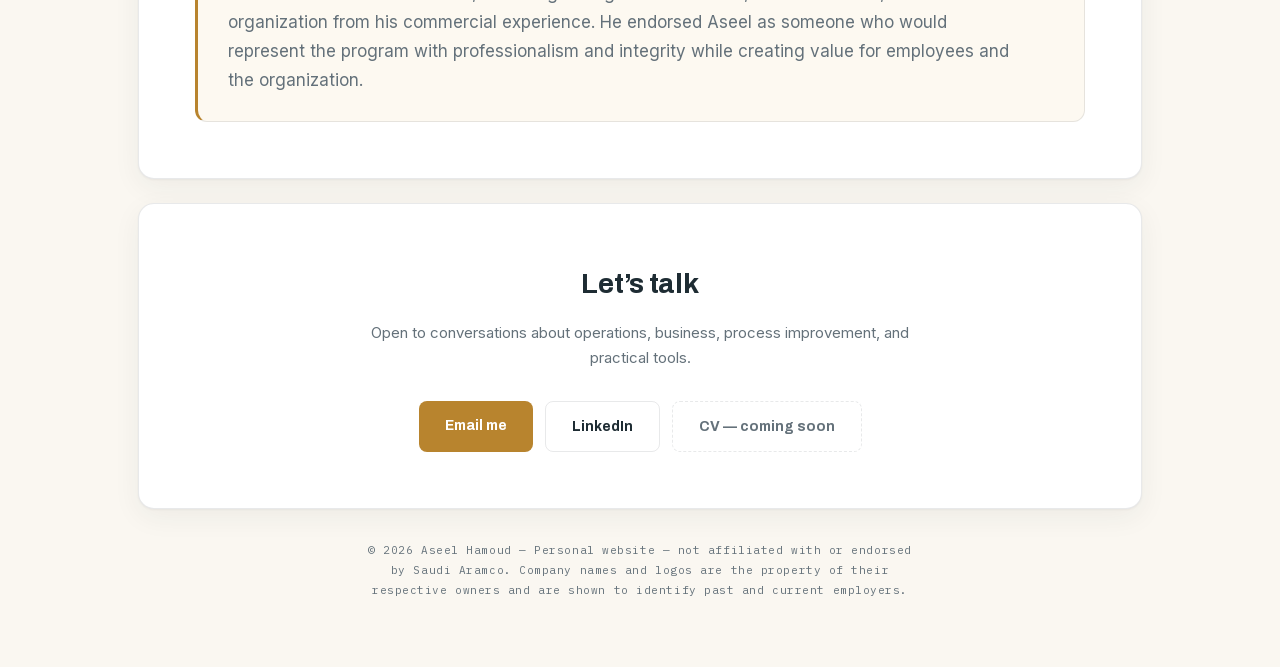
==== commit b52f486e: "Give the tank card the same challenge / role / outcome shape It was the only featured project still " ====
--- a/index.html
+++ b/index.html
@@ -31,7 +31,7 @@
 <link rel="preload" href="assets/fonts/archivo-1.woff2" as="font" type="font/woff2" crossorigin>
 <link rel="stylesheet" href="assets/fonts/fonts.css">
 <link rel="stylesheet" href="assets/fonts/fonts-ar.css">
-<link rel="stylesheet" href="styles.css?v=56">
+<link rel="stylesheet" href="styles.css?v=58">
 </head>
 <body>
 
@@ -138,9 +138,9 @@
 
 </main>
 
-<script src="content.js?v=56"></script>
-<script src="content-ar.js?v=56"></script>
-<script src="script.js?v=56"></script>
+<script src="content.js?v=58"></script>
+<script src="content-ar.js?v=58"></script>
+<script src="script.js?v=58"></script>
 <noscript><p style="padding:2rem;font-family:sans-serif">This site needs JavaScript to display its content. — Aseel Hamoud, Operations Professional. Contact: bnhamoud22@gmail.com</p></noscript>
 </body>
 </html>
